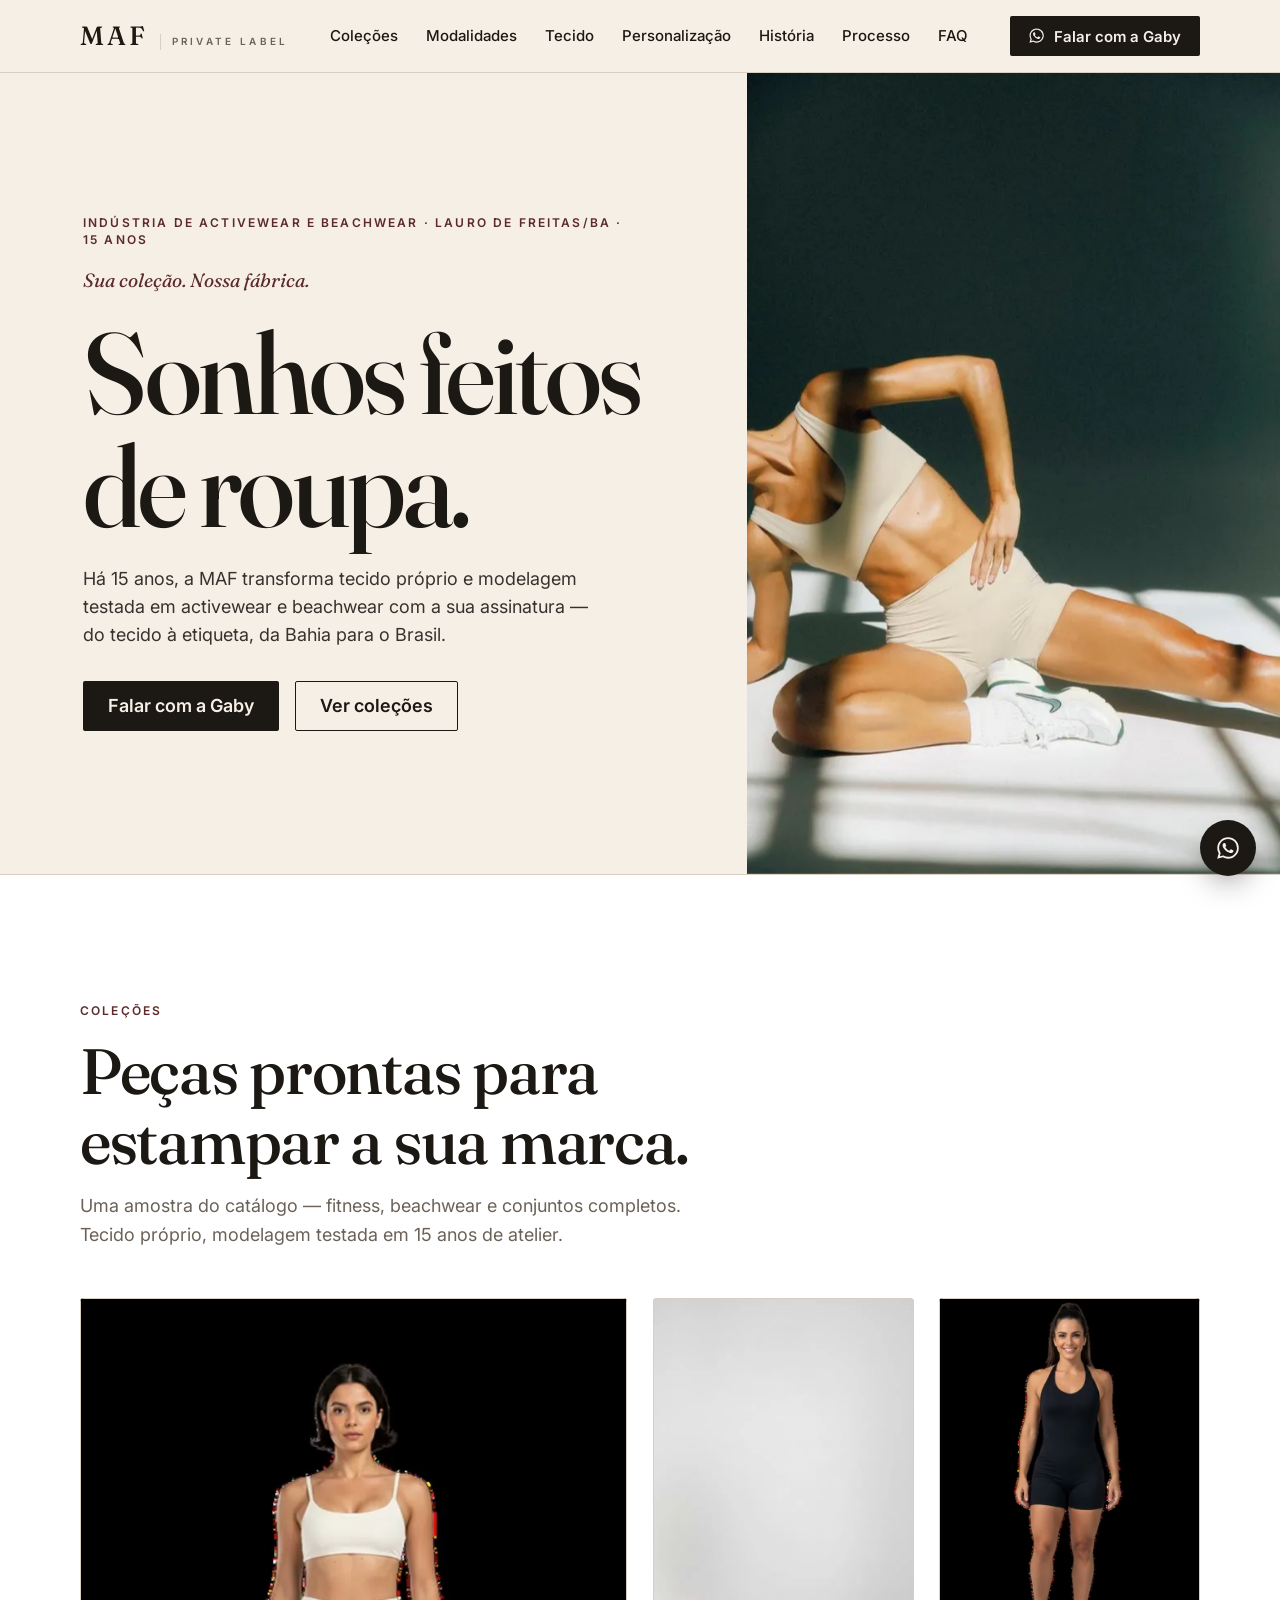
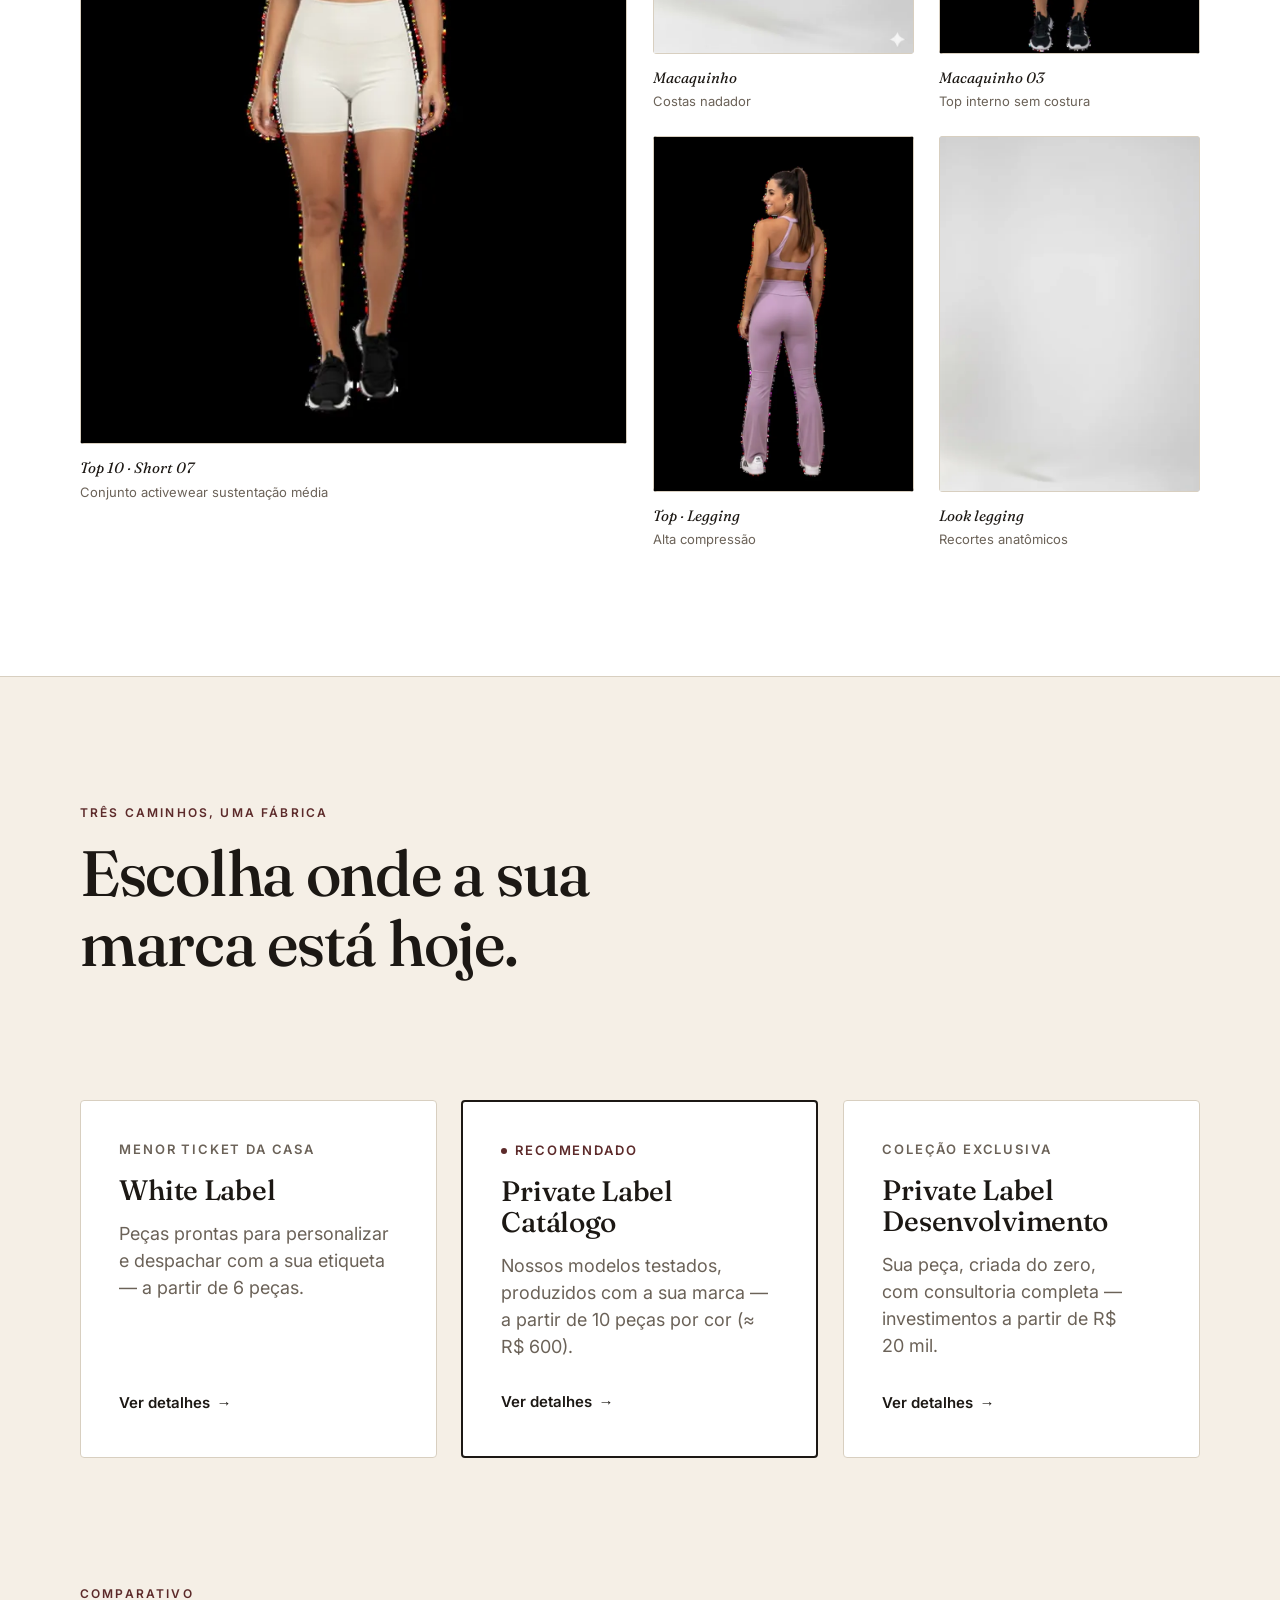
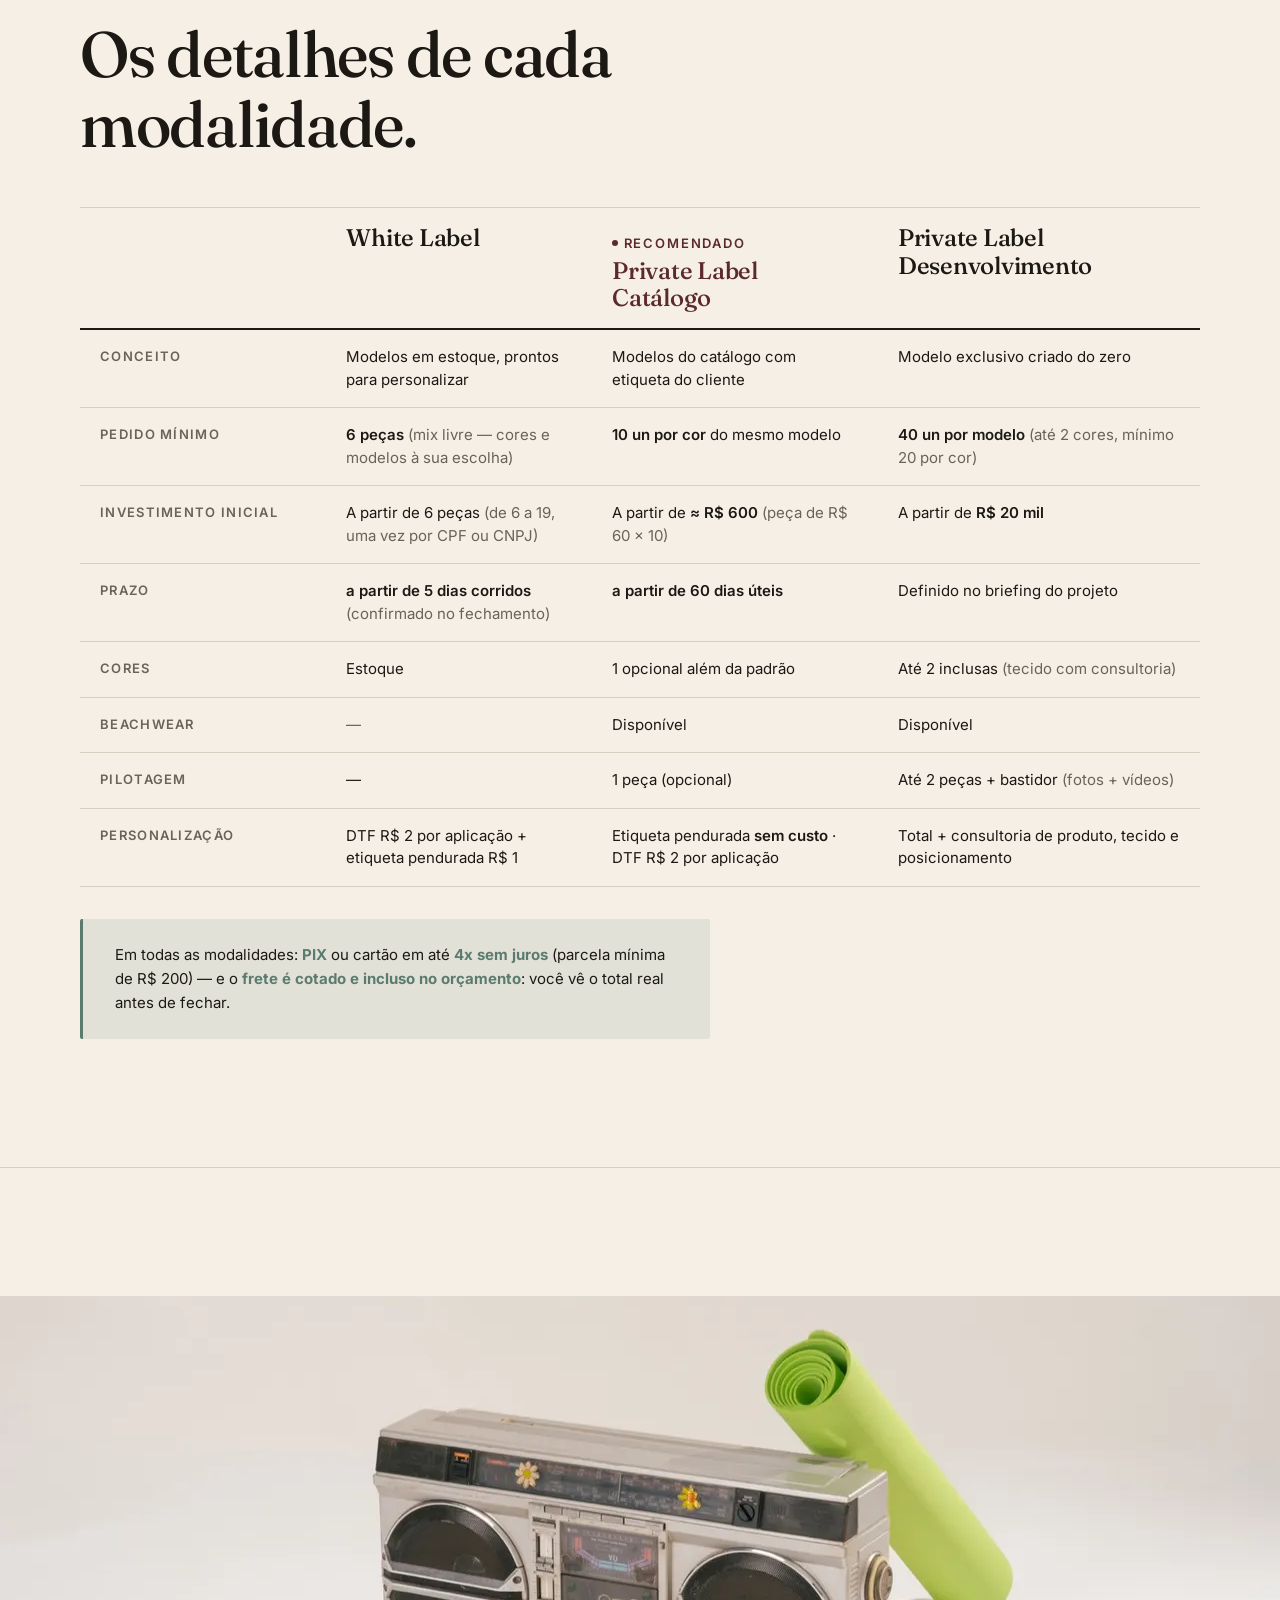
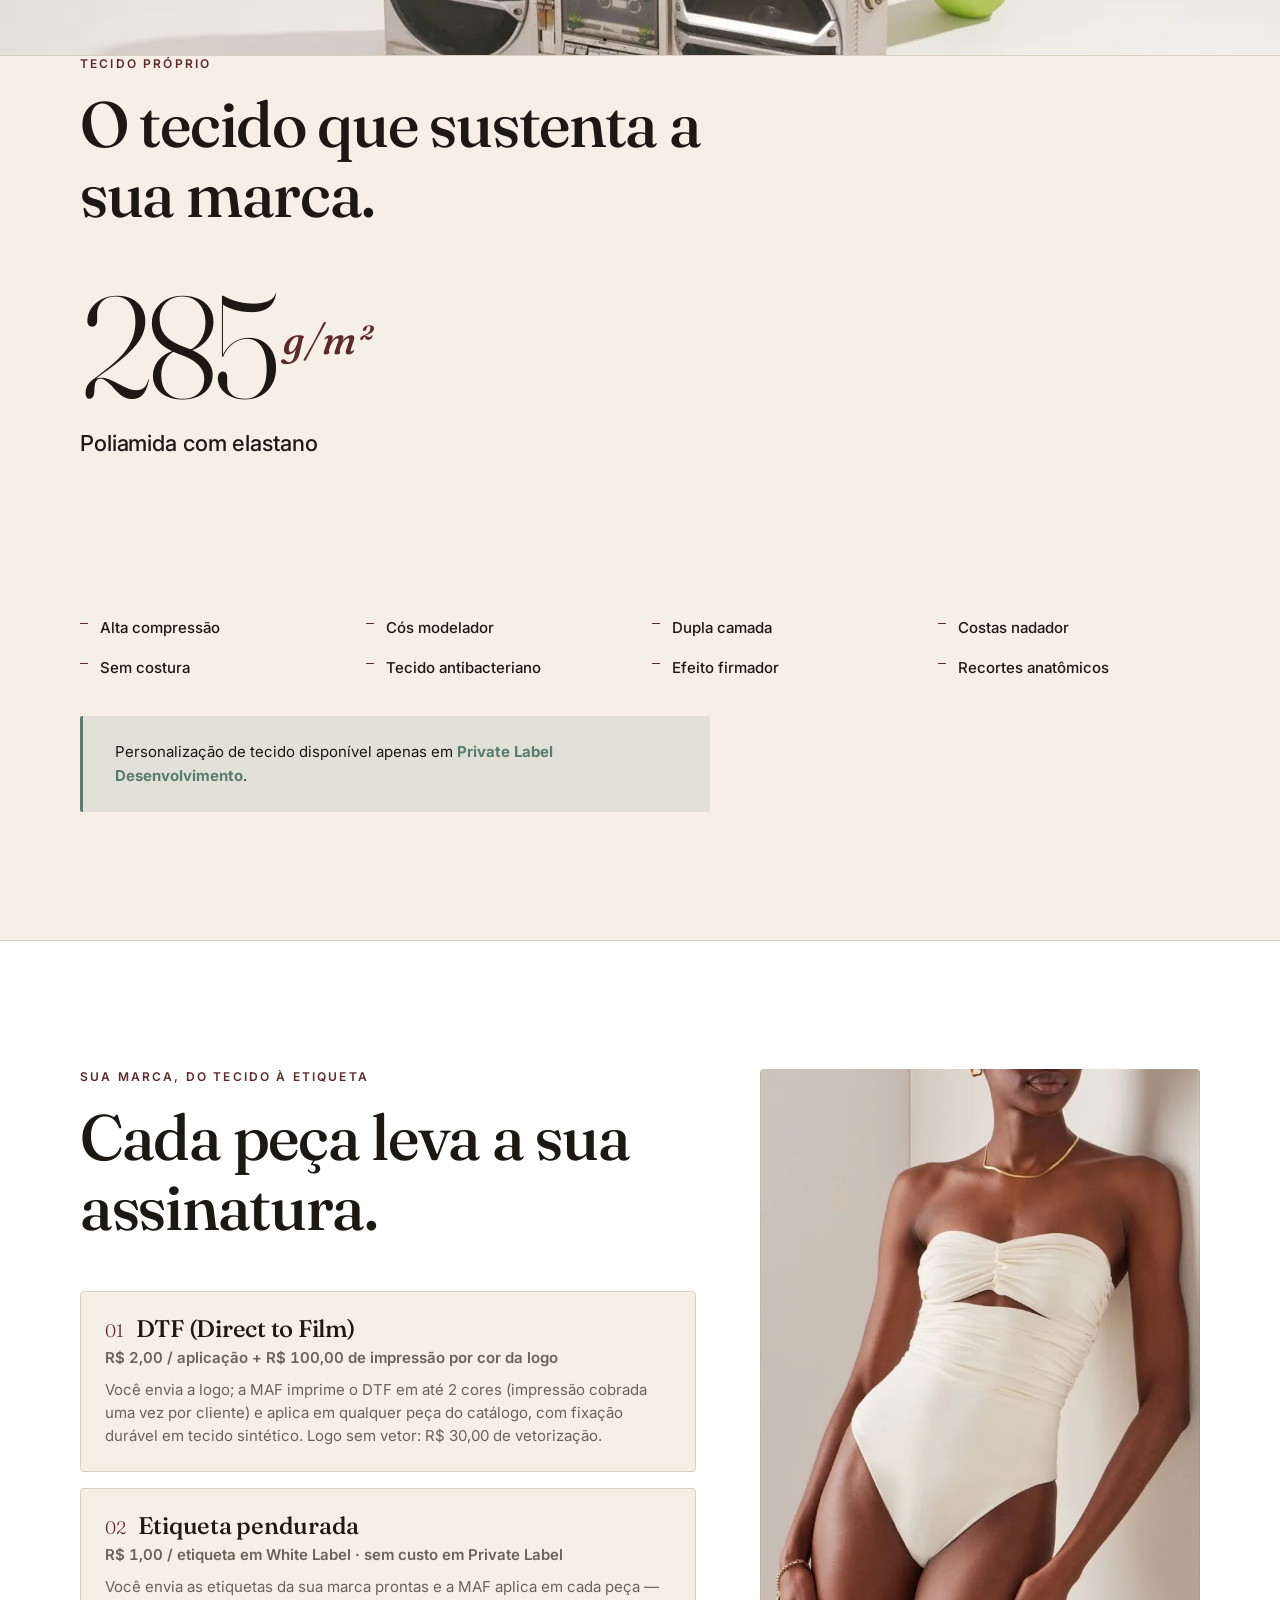
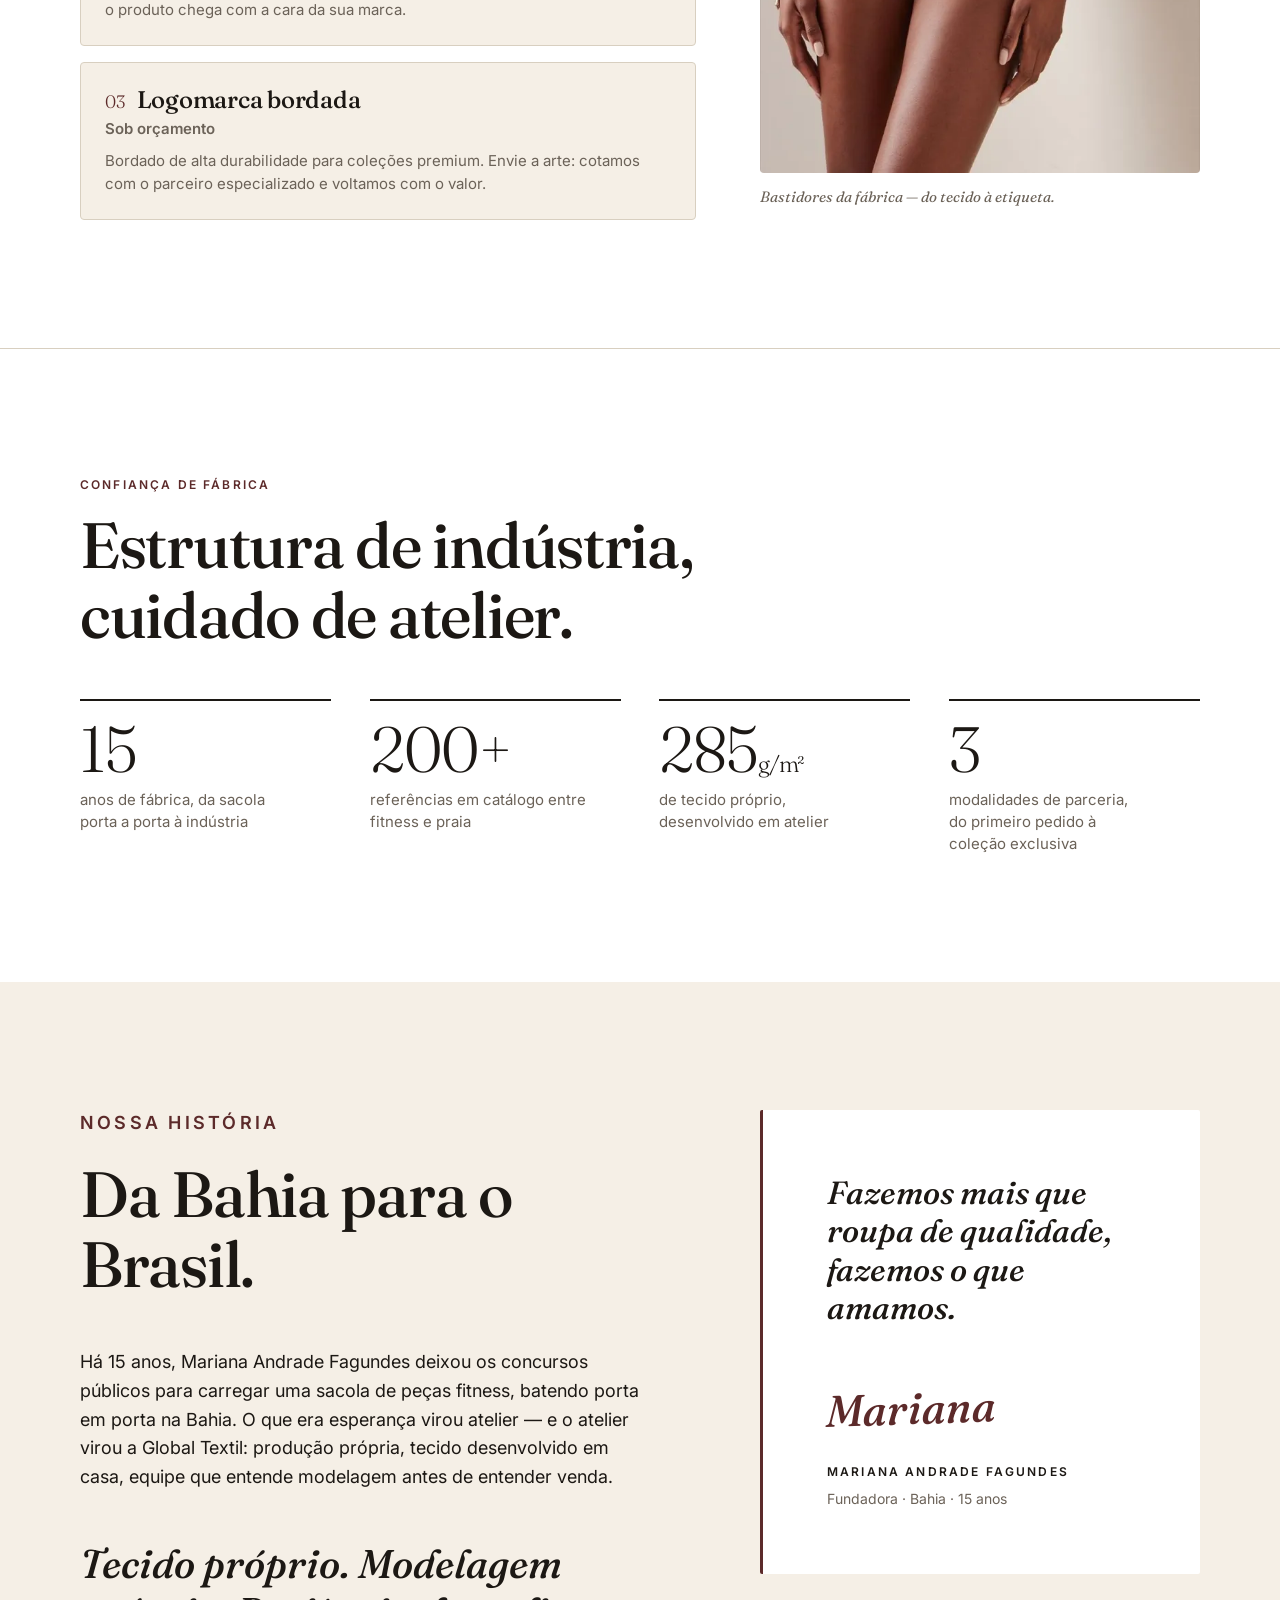
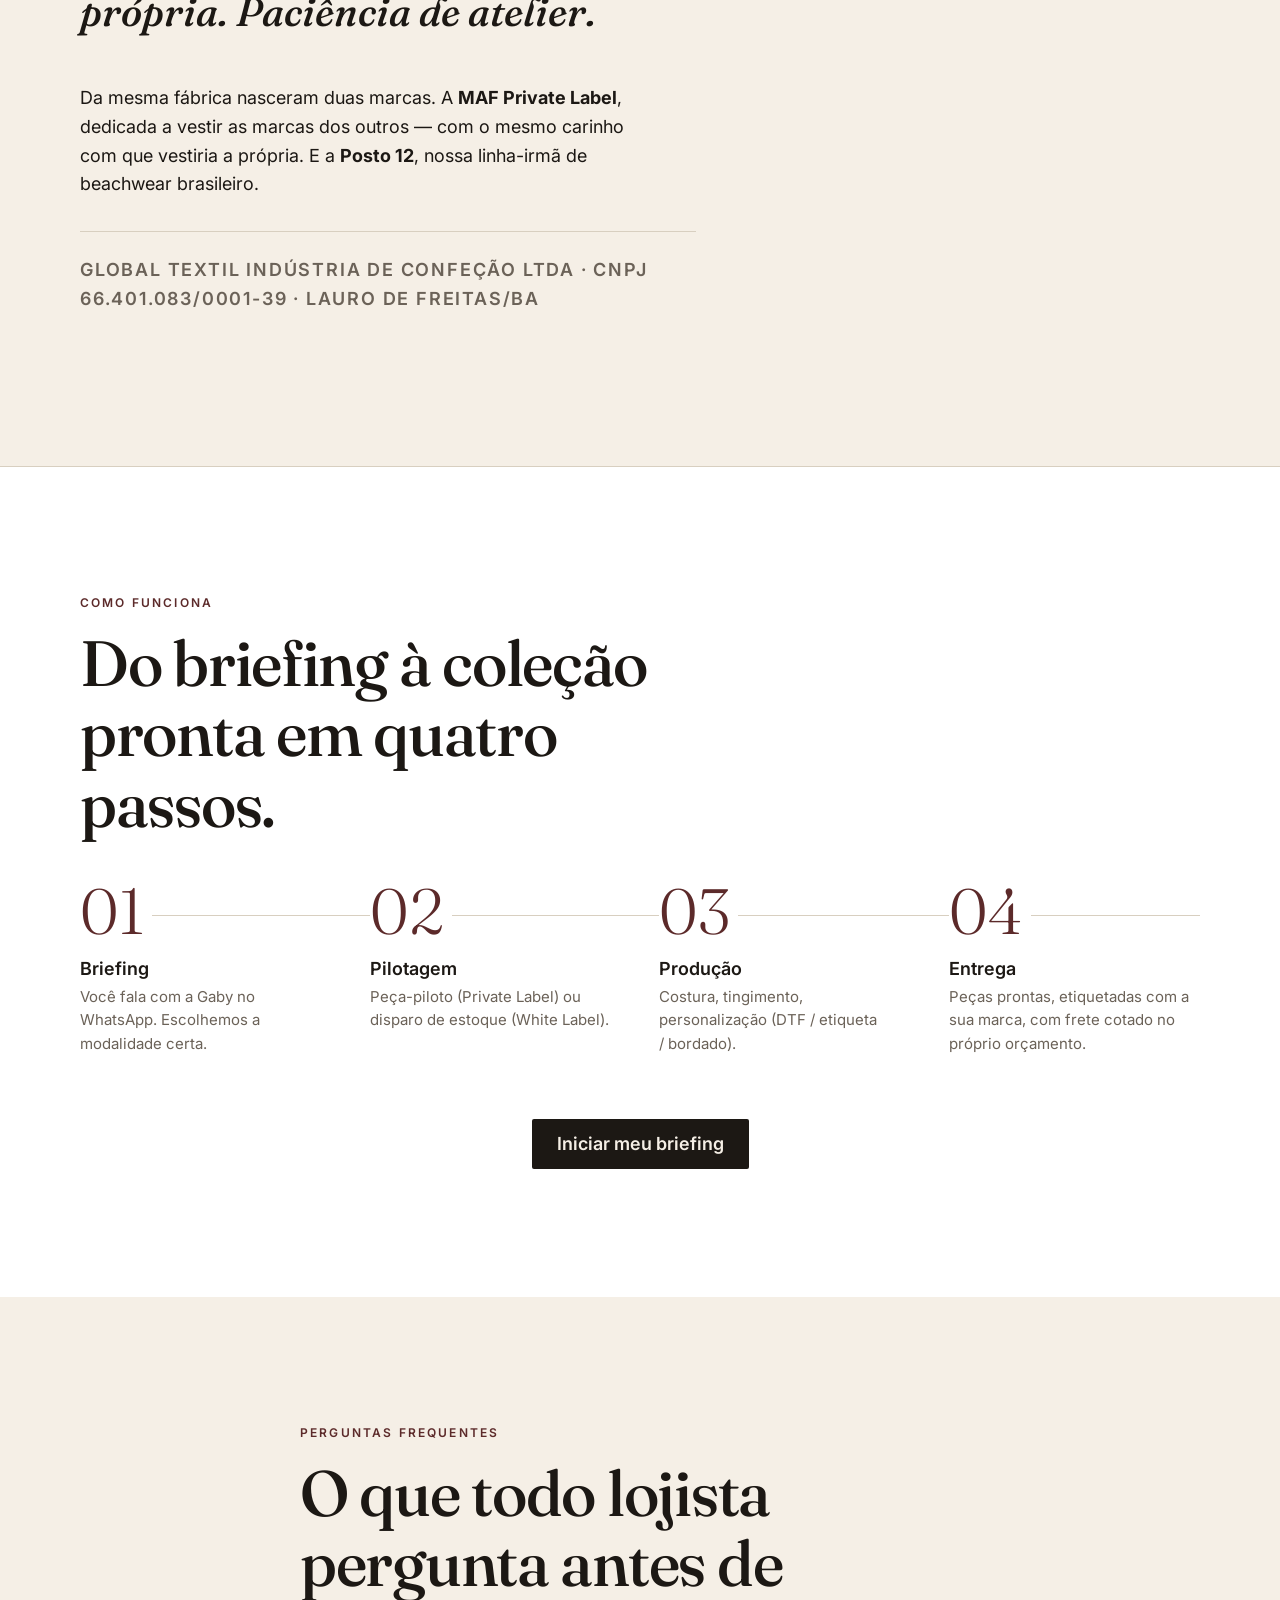
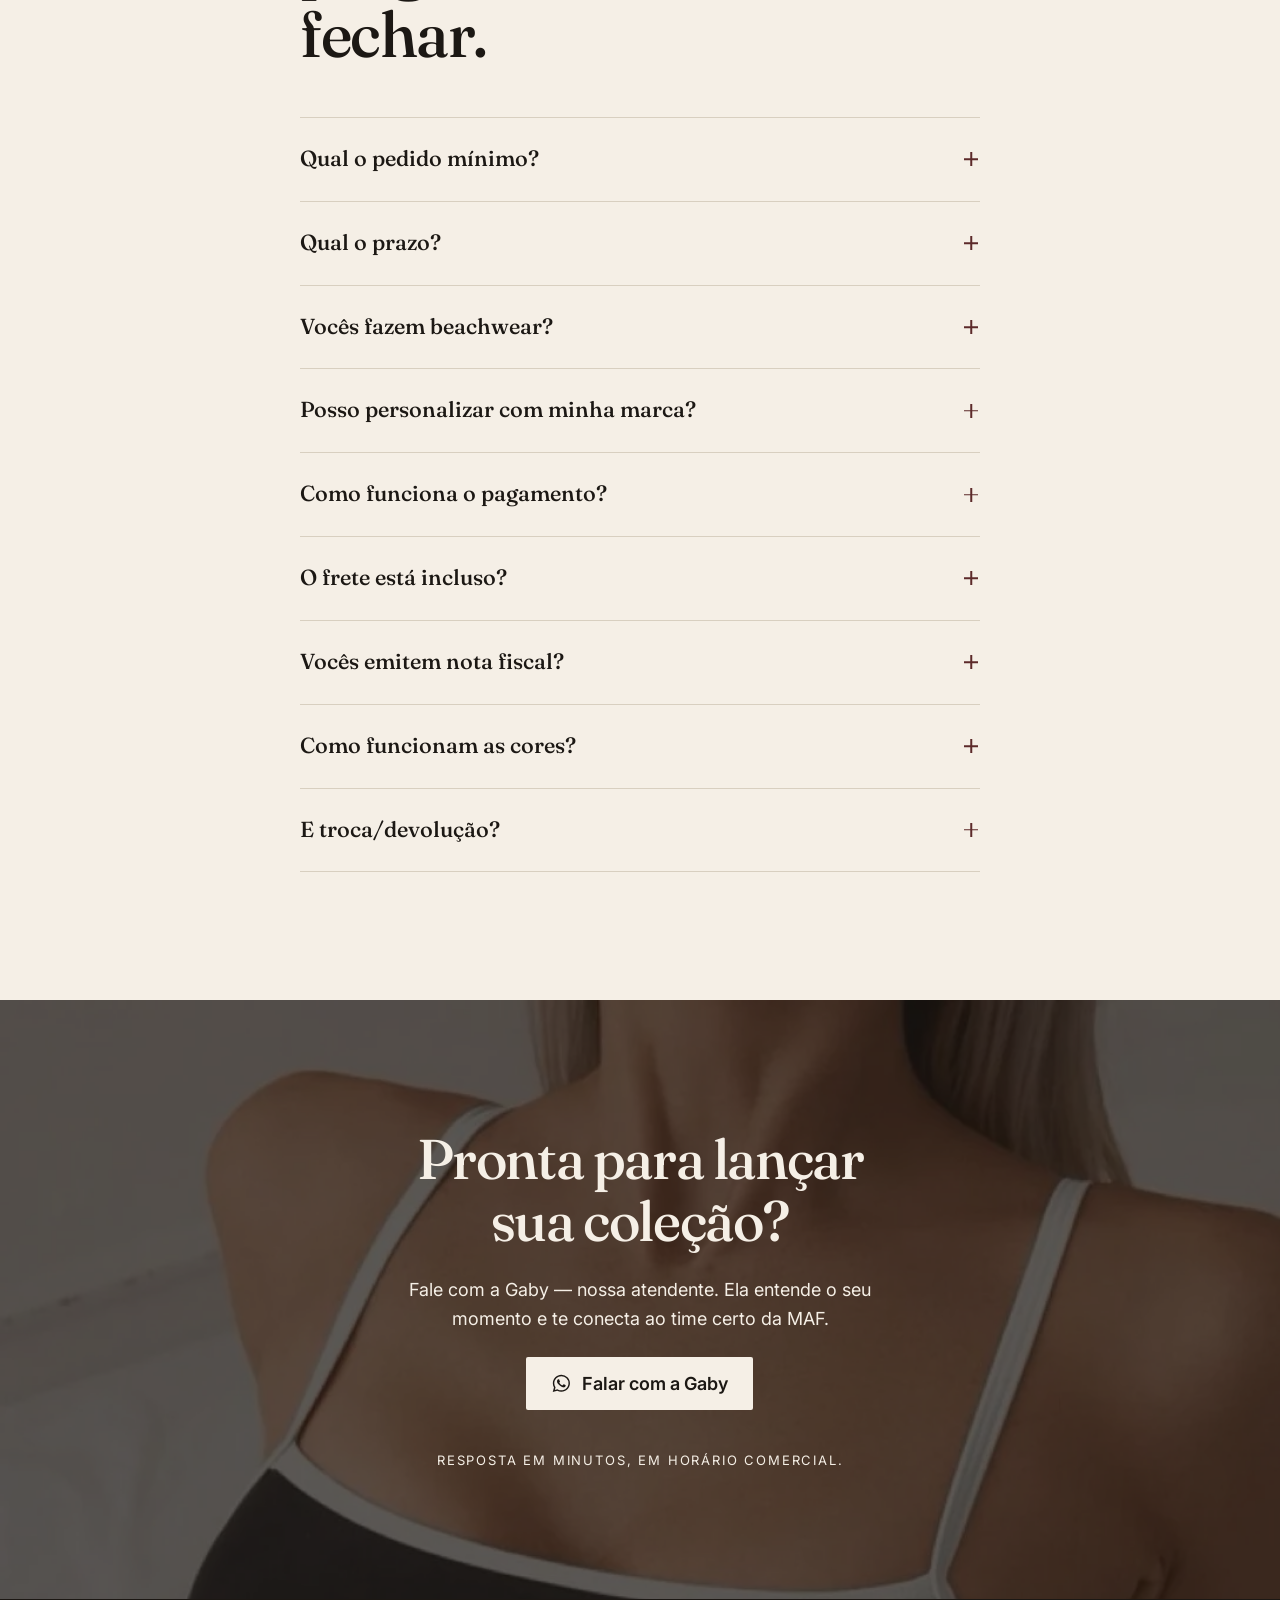
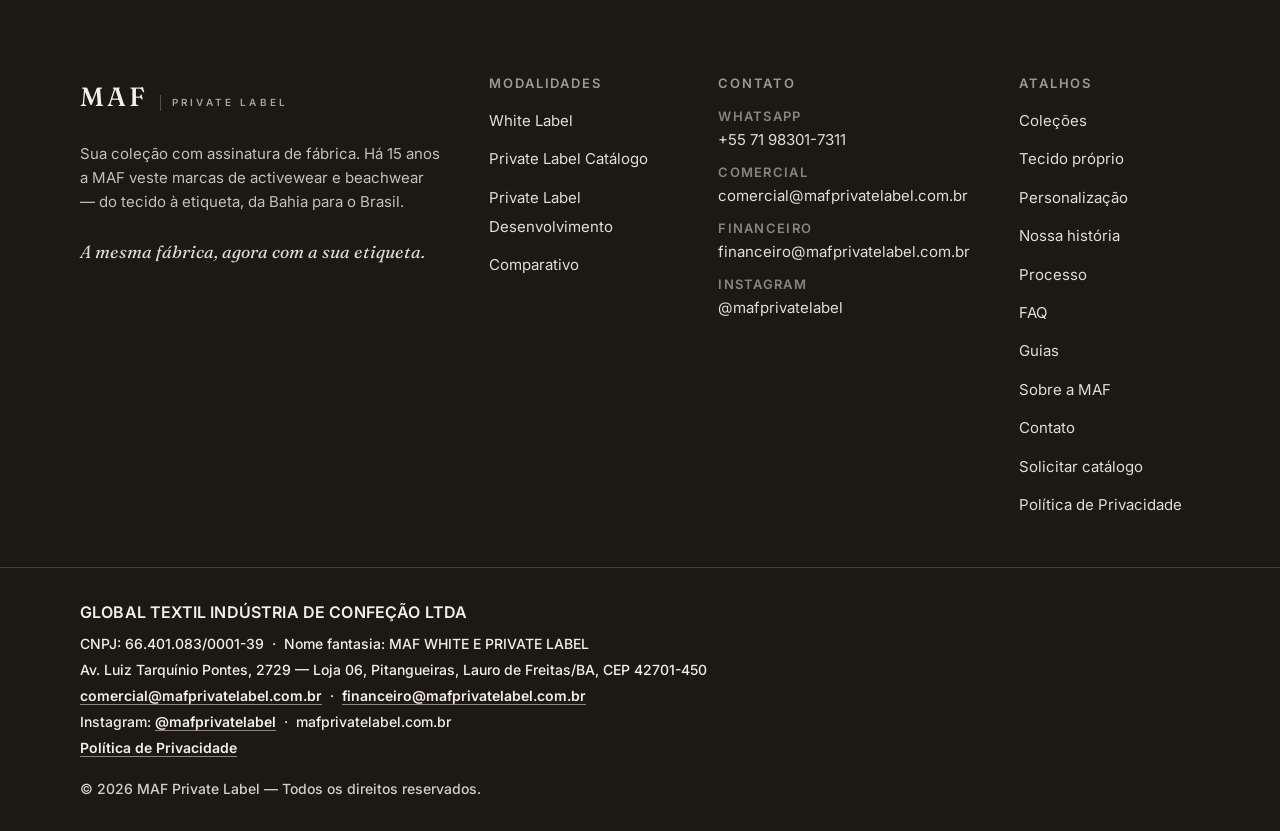
==== index.html @ 05088f7a "feat: páginas de conteúdo, perguntas por modalidade e resumo pra IA O log de acesso de 17/10 a 17/11" ====
<!doctype html>
<html lang="pt-BR">
<head>
  <meta charset="utf-8" />
  <meta name="viewport" content="width=device-width, initial-scale=1, viewport-fit=cover" />
  <meta name="theme-color" content="#1C1814" />
  <meta name="color-scheme" content="light" />

  <title>MAF Private Label — Indústria de Activewear e Beachwear | Lauro de Freitas/BA</title>
  <meta name="description" content="Fábrica de activewear e beachwear na Bahia com tecido próprio de 285g/m². White Label a partir de 6 peças, Private Label Catálogo e Desenvolvimento. Peça o catálogo pelo WhatsApp." />
  <meta name="author" content="GLOBAL TEXTIL INDÚSTRIA DE CONFEÇÃO LTDA" />

  <link rel="canonical" href="https://mafprivatelabel.com.br/" />

  <!-- Open Graph -->
  <meta property="og:type" content="website" />
  <meta property="og:site_name" content="MAF Private Label" />
  <meta property="og:locale" content="pt_BR" />
  <meta property="og:title" content="MAF Private Label — Sonhos feitos de roupa." />
  <meta property="og:description" content="Indústria de activewear e beachwear em Lauro de Freitas/BA. 15 anos vestindo marcas com tecido próprio e modelagem testada." />
  <meta property="og:url" content="https://mafprivatelabel.com.br/" />
  <meta property="og:image" content="https://mafprivatelabel.com.br/assets/og-cover.jpg" />
  <meta property="og:image:width" content="1200" />
  <meta property="og:image:height" content="630" />
  <meta property="og:image:alt" content="Modelos vestem peças de activewear e beachwear MAF sobre fundo areia." />

  <!-- Twitter/X card -->
  <meta name="twitter:card" content="summary_large_image" />
  <meta name="twitter:title" content="MAF Private Label — Sonhos feitos de roupa." />
  <meta name="twitter:description" content="Indústria de activewear e beachwear em Lauro de Freitas/BA. White Label, Private Label Catálogo e Desenvolvimento." />
  <meta name="twitter:image" content="https://mafprivatelabel.com.br/assets/og-cover.jpg" />

  <!-- Icons -->
  <link rel="icon" type="image/png" sizes="32x32" href="assets/favicon-32.png" />
  <link rel="apple-touch-icon" href="assets/apple-touch-icon.png" />

  <!-- Fonts -->
  <link rel="preconnect" href="https://fonts.googleapis.com" />
  <link rel="preconnect" href="https://fonts.gstatic.com" crossorigin />
  <link href="https://fonts.googleapis.com/css2?family=Fraunces:ital,opsz,wght@0,9..144,300;0,9..144,500;1,9..144,500&family=Inter:wght@400;500;600&display=swap" rel="stylesheet" />

  <link rel="stylesheet" href="styles.css" />

  <!-- Schema.org — Organization -->
  <script type="application/ld+json">
  {
    "@context": "https://schema.org",
    "@type": "Organization",
    "name": "MAF Private Label",
    "legalName": "GLOBAL TEXTIL INDÚSTRIA DE CONFEÇÃO LTDA",
    "taxID": "66.401.083/0001-39",
    "alternateName": "MAF WHITE E PRIVATE LABEL",
    "url": "https://mafprivatelabel.com.br/",
    "logo": "https://mafprivatelabel.com.br/assets/apple-touch-icon.png",
    "description": "Indústria de activewear e beachwear. White Label, Private Label Catálogo e Private Label Desenvolvimento.",
    "foundingDate": "2011",
    "address": {
      "@type": "PostalAddress",
      "streetAddress": "Av. Luiz Tarquínio Pontes, 2729 — Loja 06, Pitangueiras",
      "addressLocality": "Lauro de Freitas",
      "addressRegion": "BA",
      "postalCode": "42701-450",
      "addressCountry": "BR"
    },
    "contactPoint": {
      "@type": "ContactPoint",
      "telephone": "+55-71-98301-7311",
      "contactType": "customer service",
      "availableLanguage": ["pt-BR"]
    },
    "sameAs": ["https://instagram.com/mafprivatelabel"]
  }
  </script>

  <!-- Schema.org — FAQ -->
  <script type="application/ld+json">
  {
    "@context": "https://schema.org",
    "@type": "FAQPage",
    "mainEntity": [
      {
        "@type": "Question",
        "name": "Qual o pedido mínimo?",
        "acceptedAnswer": { "@type": "Answer", "text": "White Label: 6 peças com mix livre (de 6 a 19 peças vale uma vez por CPF ou CNPJ; depois, a partir de 20). Private Label Catálogo: 10 unidades por cor do mesmo modelo. Private Label Desenvolvimento: 40 unidades por modelo, até 2 cores." }
      },
      {
        "@type": "Question",
        "name": "Qual o prazo?",
        "acceptedAnswer": { "@type": "Answer", "text": "White Label: a partir de 5 dias corridos, confirmado no fechamento. Private Label Catálogo: a partir de 60 dias úteis. Desenvolvimento: prazo definido no briefing do projeto." }
      },
      {
        "@type": "Question",
        "name": "Vocês fazem beachwear?",
        "acceptedAnswer": { "@type": "Answer", "text": "Sim — activewear e beachwear. A linha praia está disponível em Private Label Catálogo e Desenvolvimento. Temos também a Posto 12, marca-irmã dedicada à linha praia." }
      },
      {
        "@type": "Question",
        "name": "Como funciona o pagamento?",
        "acceptedAnswer": { "@type": "Answer", "text": "PIX ou cartão em até 4x sem juros, com parcela mínima de R$ 200 (a MAF absorve a taxa)." }
      },
      {
        "@type": "Question",
        "name": "O frete está incluso?",
        "acceptedAnswer": { "@type": "Answer", "text": "Sim. O frete é cotado e entra no próprio orçamento — você vê o total real antes de fechar." }
      }
    ]
  }
  </script>

  <!-- Static fallback href; script.js refines with prefilled PT-BR message -->
</head>
<body>
  <a class="skip-link" href="#conteudo">Pular para o conteúdo</a>

  <!-- =========================================================
       STICKY NAV
  ========================================================== -->
  <header class="site-nav" id="topo">
    <div class="container nav-inner">
      <a class="brand" href="#topo" aria-label="MAF Private Label — início">
        <span class="brand-mark">MAF</span>
        <span class="brand-sub">Private Label</span>
      </a>

      <nav class="nav-links" aria-label="Seções do site">
        <a href="#lookbook">Coleções</a>
        <a href="#modalidades">Modalidades</a>
        <a href="#tecido">Tecido</a>
        <a href="#personalizacao">Personalização</a>
        <a href="#historia">História</a>
        <a href="#processo">Processo</a>
        <a href="#faq">FAQ</a>
      </nav>

      <a class="btn btn-primary btn-sm nav-cta"
         href="https://wa.me/5571983017311"
         data-gaby="default"
         target="_blank" rel="noopener">
        <svg class="ic-wpp" viewBox="0 0 24 24" aria-hidden="true" focusable="false"><path d="M19.05 4.91A9.82 9.82 0 0 0 12.04 2C6.58 2 2.13 6.45 2.13 11.91c0 1.75.46 3.45 1.32 4.95L2 22l5.25-1.38a9.9 9.9 0 0 0 4.79 1.22h.01c5.46 0 9.91-4.45 9.91-9.91 0-2.65-1.03-5.14-2.91-7.02ZM12.05 20.15h-.01a8.2 8.2 0 0 1-4.18-1.15l-.3-.18-3.11.82.83-3.04-.2-.31a8.18 8.18 0 0 1-1.26-4.38c0-4.54 3.7-8.23 8.24-8.23 2.2 0 4.27.86 5.82 2.42a8.18 8.18 0 0 1 2.41 5.82c0 4.54-3.7 8.23-8.24 8.23Zm4.52-6.16c-.25-.12-1.47-.72-1.69-.81-.23-.08-.39-.12-.56.13-.16.25-.64.81-.79.97-.14.17-.29.19-.54.06-.25-.12-1.05-.39-1.99-1.23-.74-.66-1.23-1.47-1.38-1.72-.14-.25-.01-.38.11-.51.11-.11.25-.29.37-.43.12-.14.16-.25.25-.41.08-.17.04-.31-.02-.43-.06-.12-.56-1.34-.76-1.84-.2-.48-.41-.42-.56-.42-.14-.01-.31-.01-.48-.01a.92.92 0 0 0-.66.31c-.23.25-.87.85-.87 2.07 0 1.22.89 2.4 1.01 2.56.12.17 1.75 2.67 4.23 3.74.59.26 1.05.41 1.41.52.59.19 1.13.16 1.56.1.48-.07 1.47-.6 1.68-1.18.21-.58.21-1.07.14-1.18-.06-.11-.22-.17-.47-.29Z"/></svg>
        Falar com a Gaby
      </a>
    </div>
  </header>

  <main id="conteudo">

    <!-- =========================================================
         1. HERO — split editorial: copy à esquerda, foto retrato
            à direita na proporção natural (2026-09).
    ========================================================== -->
    <section class="hero" aria-labelledby="hero-title">
      <div class="hero-content container">
        <p class="eyebrow reveal">Indústria de Activewear e Beachwear · Lauro de Freitas/BA · 15 anos</p>
        <p class="hero-eyebrow-secondary reveal" style="--i:1">Sua coleção. Nossa fábrica.</p>
        <h1 class="hero-title reveal" id="hero-title" style="--i:2">
          Sonhos feitos<br />de roupa.
        </h1>
        <p class="hero-sub reveal" style="--i:3">
          Há 15 anos, a MAF transforma tecido próprio e modelagem testada em activewear e beachwear com a sua assinatura — do tecido à etiqueta, da Bahia para o Brasil.
        </p>
        <div class="hero-cta reveal" style="--i:4">
          <a class="btn btn-primary"
             href="https://wa.me/5571983017311"
             data-gaby="default"
             target="_blank" rel="noopener">
            Falar com a Gaby
          </a>
          <a class="btn btn-secondary" href="#lookbook">Ver coleções</a>
        </div>
      </div>

      <div class="hero-media">
        <picture>
          <source type="image/webp"
                  srcset="assets/cover_opcoes_colecao.w640.webp 640w, assets/cover_opcoes_colecao.w960.webp 960w, assets/cover_opcoes_colecao.w1066.webp 1066w"
                  sizes="(min-width: 901px) 42vw, 100vw" />
          <img class="hero-img"
               src="assets/cover_opcoes_colecao.jpg"
               srcset="assets/cover_opcoes_colecao.jpg 1066w"
               sizes="(min-width: 901px) 42vw, 100vw"
               width="1066" height="1600"
               alt="Modelos vestem peças de activewear e beachwear MAF sobre fundo areia, em estúdio da fábrica em Lauro de Freitas."
               loading="eager" fetchpriority="high" decoding="async" />
        </picture>
      </div>

      <!-- Sentinel for sticky CTA / pulse toggle -->
      <div id="hero-sentinel" aria-hidden="true" class="hero-sentinel"></div>
    </section>

    <!-- =========================================================
         2. LOOKBOOK / COLEÇÕES — grid editorial, todas as fotos
            na proporção natural 11:15 (2026-09, sem cortes).
    ========================================================== -->
    <section class="section section-lookbook" id="lookbook" aria-labelledby="lookbook-title">
      <div class="container">
        <header class="section-head">
          <p class="eyebrow reveal">Coleções</p>
          <h2 class="section-title reveal" id="lookbook-title" style="--i:1">
            Peças prontas para estampar a sua marca.
          </h2>
          <p class="section-sub reveal" style="--i:2">
            Uma amostra do catálogo — fitness, beachwear e conjuntos completos. Tecido próprio, modelagem testada em 15 anos de atelier.
          </p>
        </header>

        <div class="lookbook-grid">
          <figure class="look-tile featured reveal">
            <a class="look" href="#modalidades" aria-label="Conjunto Top 10 e Short 07 — ver modalidades">
              <picture>
                <source type="image/webp"
                        srcset="assets/product_top_short_grey.w640.webp 640w, assets/product_top_short_grey.w960.webp 960w, assets/product_top_short_grey.w1020.webp 1020w"
                        sizes="(min-width: 901px) 50vw, (min-width: 561px) 50vw, 100vw" />
                <img src="assets/product_top_short_grey.jpg"
                     srcset="assets/product_top_short_grey.jpg 1020w"
                     sizes="(min-width: 901px) 50vw, (min-width: 561px) 50vw, 100vw"
                     width="1020" height="1400"
                     alt="Modelo veste top cropped off-white e short bordô sobre fundo areia, em estúdio MAF."
                     loading="lazy" decoding="async" />
              </picture>
            </a>
            <figcaption class="look-caption">
              <span class="look-code">Top 10 · Short 07</span>
              <span class="look-feat">Conjunto activewear sustentação média</span>
            </figcaption>
          </figure>

          <figure class="look-tile reveal" style="--i:1">
            <a class="look" href="#modalidades" aria-label="Macaquinho — ver modalidades">
              <picture>
                <source type="image/webp"
                        srcset="assets/product_macaquinho.w640.webp 640w, assets/product_macaquinho.w960.webp 960w, assets/product_macaquinho.w1166.webp 1166w"
                        sizes="(min-width: 901px) 25vw, (min-width: 561px) 50vw, 100vw" />
                <img src="assets/product_macaquinho.jpg"
                     srcset="assets/product_macaquinho.jpg 1166w"
                     sizes="(min-width: 901px) 25vw, (min-width: 561px) 50vw, 100vw"
                     width="1166" height="1600"
                     alt="Macaquinho fitness em tecido próprio MAF, modelagem contornada."
                     loading="lazy" decoding="async" />
              </picture>
            </a>
            <figcaption class="look-caption">
              <span class="look-code">Macaquinho</span>
              <span class="look-feat">Costas nadador</span>
            </figcaption>
          </figure>

          <figure class="look-tile reveal" style="--i:2">
            <a class="look" href="#modalidades" aria-label="Macaquinho 03 — ver modalidades">
              <picture>
                <source type="image/webp"
                        srcset="assets/product_macaquinho_03.w640.webp 640w, assets/product_macaquinho_03.w960.webp 960w, assets/product_macaquinho_03.w1020.webp 1020w"
                        sizes="(min-width: 901px) 25vw, (min-width: 561px) 50vw, 100vw" />
                <img src="assets/product_macaquinho_03.jpg"
                     srcset="assets/product_macaquinho_03.jpg 1020w"
                     sizes="(min-width: 901px) 25vw, (min-width: 561px) 50vw, 100vw"
                     width="1020" height="1400"
                     alt="Macaquinho 03 MAF com top interno sem costura."
                     loading="lazy" decoding="async" />
              </picture>
            </a>
            <figcaption class="look-caption">
              <span class="look-code">Macaquinho 03</span>
              <span class="look-feat">Top interno sem costura</span>
            </figcaption>
          </figure>

          <figure class="look-tile reveal" style="--i:3">
            <a class="look" href="#modalidades" aria-label="Top e legging — ver modalidades">
              <picture>
                <source type="image/webp"
                        srcset="assets/product_top_legging.w640.webp 640w, assets/product_top_legging.w960.webp 960w, assets/product_top_legging.w1020.webp 1020w"
                        sizes="(min-width: 901px) 25vw, (min-width: 561px) 50vw, 100vw" />
                <img src="assets/product_top_legging.jpg"
                     srcset="assets/product_top_legging.jpg 1020w"
                     sizes="(min-width: 901px) 25vw, (min-width: 561px) 50vw, 100vw"
                     width="1020" height="1400"
                     alt="Conjunto top e legging MAF em cor vibrante."
                     loading="lazy" decoding="async" />
              </picture>
            </a>
            <figcaption class="look-caption">
              <span class="look-code">Top · Legging</span>
              <span class="look-feat">Alta compressão</span>
            </figcaption>
          </figure>

          <figure class="look-tile reveal" style="--i:4">
            <a class="look" href="#modalidades" aria-label="Look legging pose dinâmica — ver modalidades">
              <picture>
                <source type="image/webp"
                        srcset="assets/product_legging_look.w640.webp 640w, assets/product_legging_look.w960.webp 960w, assets/product_legging_look.w1166.webp 1166w"
                        sizes="(min-width: 901px) 25vw, (min-width: 561px) 50vw, 100vw" />
                <img src="assets/product_legging_look.jpg"
                     srcset="assets/product_legging_look.jpg 1166w"
                     sizes="(min-width: 901px) 25vw, (min-width: 561px) 50vw, 100vw"
                     width="1166" height="1600"
                     alt="Look legging MAF em pose dinâmica, recortes anatômicos."
                     loading="lazy" decoding="async" />
              </picture>
            </a>
            <figcaption class="look-caption">
              <span class="look-code">Look legging</span>
              <span class="look-feat">Recortes anatômicos</span>
            </figcaption>
          </figure>
        </div>
      </div>
    </section>

    <!-- =========================================================
         3. MODALIDADES — cards com o ticket de entrada de cada via
            (SPEC §19: os mínimos educam antes de gastar atendimento).
    ========================================================== -->
    <section class="section section-modalidades" id="modalidades" aria-labelledby="modalidades-title">
      <div class="container">
        <header class="section-head">
          <p class="eyebrow reveal">Três caminhos, uma fábrica</p>
          <h2 class="section-title reveal" id="modalidades-title" style="--i:1">
            Escolha onde a sua marca está hoje.
          </h2>
          <p class="section-sub reveal" style="--i:2">
            Não há melhor ou pior — há o que faz sentido para onde a sua marca está agora.
          </p>
        </header>

        <div class="modalidades-grid">
          <article class="mod-card reveal" style="--i:1">
            <p class="card-eyebrow">Menor ticket da casa</p>
            <h3 class="card-title">White Label</h3>
            <p class="card-tagline">Peças prontas para personalizar e despachar com a sua etiqueta — a partir de 6 peças.</p>
            <a class="card-link" href="/white-label">Ver detalhes <span class="card-arrow" aria-hidden="true">→</span></a>
          </article>

          <article class="mod-card mod-card-rec reveal" style="--i:2">
            <p class="card-eyebrow card-eyebrow-rec">
              <span class="dot" aria-hidden="true"></span> Recomendado
            </p>
            <h3 class="card-title">Private Label Catálogo</h3>
            <p class="card-tagline">Nossos modelos testados, produzidos com a sua marca — a partir de 10 peças por cor (≈ R$ 600).</p>
            <a class="card-link" href="/private-label">Ver detalhes <span class="card-arrow" aria-hidden="true">→</span></a>
          </article>

          <article class="mod-card reveal" style="--i:3">
            <p class="card-eyebrow">Coleção exclusiva</p>
            <h3 class="card-title">Private Label Desenvolvimento</h3>
            <p class="card-tagline">Sua peça, criada do zero, com consultoria completa — investimentos a partir de R$ 20 mil.</p>
            <a class="card-link" href="/desenvolvimento">Ver detalhes <span class="card-arrow" aria-hidden="true">→</span></a>
          </article>
        </div>
      </div>
    </section>

    <!-- =========================================================
         4. COMPARATIVO — números canônicos SPEC §16-§19
            (prazo WL 5 dias corridos; Desenvolvimento sem prazo
            destacado, por decisão da Ata 01 §17.1).
    ========================================================== -->
    <section class="section section-comparativo" id="comparativo" aria-labelledby="comparativo-title">
      <div class="container">
        <header class="section-head">
          <p class="eyebrow reveal">Comparativo</p>
          <h2 class="section-title reveal" id="comparativo-title" style="--i:1">
            Os detalhes de cada modalidade.
          </h2>
        </header>

        <div class="comp-table-wrap reveal" style="--i:2">
          <table class="comp-table">
            <thead>
              <tr>
                <th class="comp-row-label" scope="col"></th>
                <th scope="col">White Label</th>
                <th scope="col" class="col-rec">
                  <span class="col-rec-flag"><span class="dot" aria-hidden="true"></span>Recomendado</span>
                  <span class="col-rec-name">Private Label Catálogo</span>
                </th>
                <th scope="col">Private Label Desenvolvimento</th>
              </tr>
            </thead>
            <tbody>
              <tr>
                <th class="comp-row-label" scope="row">Conceito</th>
                <td>Modelos em estoque, prontos para personalizar</td>
                <td>Modelos do catálogo com etiqueta do cliente</td>
                <td>Modelo exclusivo criado do zero</td>
              </tr>
              <tr>
                <th class="comp-row-label" scope="row">Pedido mínimo</th>
                <td><strong>6 peças</strong> <span class="muted">(mix livre — cores e modelos à sua escolha)</span></td>
                <td><strong>10 un por cor</strong> do mesmo modelo</td>
                <td><strong>40 un por modelo</strong> <span class="muted">(até 2 cores, mínimo 20 por cor)</span></td>
              </tr>
              <tr>
                <th class="comp-row-label" scope="row">Investimento inicial</th>
                <td>A partir de 6 peças <span class="muted">(de 6 a 19, uma vez por CPF ou CNPJ)</span></td>
                <td>A partir de <strong>≈ R$ 600</strong> <span class="muted">(peça de R$ 60 × 10)</span></td>
                <td>A partir de <strong>R$ 20 mil</strong></td>
              </tr>
              <tr>
                <th class="comp-row-label" scope="row">Prazo</th>
                <td><strong>a partir de 5 dias corridos</strong> <span class="muted">(confirmado no fechamento)</span></td>
                <td><strong>a partir de 60 dias úteis</strong></td>
                <td>Definido no briefing do projeto</td>
              </tr>
              <tr>
                <th class="comp-row-label" scope="row">Cores</th>
                <td>Estoque</td>
                <td>1 opcional além da padrão</td>
                <td>Até 2 inclusas <span class="muted">(tecido com consultoria)</span></td>
              </tr>
              <tr>
                <th class="comp-row-label" scope="row">Beachwear</th>
                <td><span class="muted">—</span></td>
                <td>Disponível</td>
                <td>Disponível</td>
              </tr>
              <tr>
                <th class="comp-row-label" scope="row">Pilotagem</th>
                <td>—</td>
                <td>1 peça (opcional)</td>
                <td>Até 2 peças + bastidor <span class="muted">(fotos + vídeos)</span></td>
              </tr>
              <tr>
                <th class="comp-row-label" scope="row">Personalização</th>
                <td>DTF R$ 2 por aplicação + etiqueta pendurada R$ 1</td>
                <td>Etiqueta pendurada <strong>sem custo</strong> · DTF R$ 2 por aplicação</td>
                <td>Total + consultoria de produto, tecido e posicionamento</td>
              </tr>
            </tbody>
          </table>
        </div>
        <p class="comp-hint" aria-hidden="true">Arraste a tabela <span class="card-arrow">→</span></p>

        <aside class="callout callout-sage reveal" style="--i:3; margin-top: var(--s-4);">
          Em todas as modalidades: <strong>PIX</strong> ou cartão em até <strong>4x sem juros</strong> (parcela mínima de R$ 200) — e o <strong>frete é cotado e incluso no orçamento</strong>: você vê o total real antes de fechar.
        </aside>
      </div>
    </section>

    <!-- =========================================================
         5. TECIDO & CAPACIDADE
    ========================================================== -->
    <section class="section section-tecido" id="tecido" aria-labelledby="tecido-title">
      <div class="tecido-header" aria-hidden="true">
        <picture>
          <source type="image/webp"
                  srcset="assets/hero_lifestyle_01.w640.webp 640w, assets/hero_lifestyle_01.w960.webp 960w, assets/hero_lifestyle_01.w1280.webp 1280w, assets/hero_lifestyle_01.w1600.webp 1600w"
                  sizes="100vw" />
          <img src="assets/hero_lifestyle_01.jpg"
               srcset="assets/hero_lifestyle_01.jpg 1600w"
               sizes="100vw"
               width="1600" height="1066"
               alt=""
               loading="lazy" decoding="async" />
        </picture>
      </div>

      <div class="container">
        <header class="section-head">
          <p class="eyebrow reveal">Tecido próprio</p>
          <h2 class="section-title reveal" id="tecido-title" style="--i:1">
            O tecido que sustenta a sua marca.
          </h2>
        </header>

        <div class="tecido-hero">
          <p class="tecido-big reveal" style="--i:2">285<span class="tecido-big-unit">g/m²</span></p>
          <p class="tecido-hero-line reveal" style="--i:3">Poliamida com elastano</p>
          <p class="tecido-hero-detail reveal" style="--i:4">
            Composição desenvolvida em atelier — alta sustentação, zero transparência, gramatura que sustenta sem marcar. Mesmo tecido em todas as modalidades e modelos.
          </p>
        </div>

        <ul class="features-list reveal" style="--i:5">
          <li>Alta compressão</li>
          <li>Cós modelador</li>
          <li>Dupla camada</li>
          <li>Costas nadador</li>
          <li>Sem costura</li>
          <li>Tecido antibacteriano</li>
          <li>Efeito firmador</li>
          <li>Recortes anatômicos</li>
        </ul>

        <aside class="callout callout-sage reveal" style="--i:6">
          Personalização de tecido disponível apenas em <strong>Private Label Desenvolvimento</strong>.
        </aside>
      </div>
    </section>

    <!-- =========================================================
         6. PERSONALIZAÇÃO — valores SPEC §16 (mão de obra de
            aplicação; a arte/etiqueta são fornecidas pelo cliente).
    ========================================================== -->
    <section class="section section-personalizacao" id="personalizacao" aria-labelledby="pers-title">
      <div class="container pers-layout">
        <div class="pers-copy">
          <header class="section-head section-head-left">
            <p class="eyebrow reveal">Sua marca, do tecido à etiqueta</p>
            <h2 class="section-title reveal" id="pers-title" style="--i:1">
              Cada peça leva a sua assinatura.
            </h2>
          </header>

          <div class="pers-cards">
            <article class="pers-card reveal" style="--i:2">
              <h3 class="pers-card-title"><span class="pers-num">01</span> DTF (Direct to Film)</h3>
              <p class="pers-price">R$ 2,00 / aplicação <span class="muted">+ R$ 100,00 de impressão por cor da logo</span></p>
              <p>Você envia a logo; a MAF imprime o DTF em até 2 cores (impressão cobrada uma vez por cliente) e aplica em qualquer peça do catálogo, com fixação durável em tecido sintético. Logo sem vetor: R$ 30,00 de vetorização.</p>
            </article>
            <article class="pers-card reveal" style="--i:3">
              <h3 class="pers-card-title"><span class="pers-num">02</span> Etiqueta pendurada</h3>
              <p class="pers-price">R$ 1,00 / etiqueta em White Label · <span class="muted">sem custo em Private Label</span></p>
              <p>Você envia as etiquetas da sua marca prontas e a MAF aplica em cada peça — o produto chega com a cara da sua marca.</p>
            </article>
            <article class="pers-card reveal" style="--i:4">
              <h3 class="pers-card-title"><span class="pers-num">03</span> Logomarca bordada</h3>
              <p class="pers-price">Sob orçamento</p>
              <p>Bordado de alta durabilidade para coleções premium. Envie a arte: cotamos com o parceiro especializado e voltamos com o valor.</p>
            </article>
          </div>
        </div>

        <aside class="pers-aside reveal" style="--i:2">
          <picture>
            <source type="image/webp"
                    srcset="assets/mood_private_label_dev.w640.webp 640w, assets/mood_private_label_dev.w960.webp 960w, assets/mood_private_label_dev.w999.webp 999w"
                    sizes="(min-width: 901px) 40vw, 100vw" />
            <img src="assets/mood_private_label_dev.jpg"
                 srcset="assets/mood_private_label_dev.jpg 999w"
                 sizes="(min-width: 901px) 40vw, 100vw"
                 width="999" height="1600"
                 alt="Bastidores de peças em produção na fábrica MAF, com tecidos prontos para personalização."
                 loading="lazy" decoding="async" />
          </picture>
          <p class="pers-aside-caption">Bastidores da fábrica — do tecido à etiqueta.</p>
        </aside>
      </div>
    </section>

    <!-- =========================================================
         6.5 PROVA SOCIAL — números institucionais verificáveis.
             Slots de depoimento aguardam insumo da MAF (ver
             PEDIDOS-MAF.md — não inventar conteúdo).
    ========================================================== -->
    <section class="section section-prova" id="prova" aria-labelledby="prova-title">
      <div class="container">
        <header class="section-head">
          <p class="eyebrow reveal">Confiança de fábrica</p>
          <h2 class="section-title reveal" id="prova-title" style="--i:1">
            Estrutura de indústria, cuidado de atelier.
          </h2>
        </header>

        <div class="prova-grid">
          <div class="prova-stat reveal" style="--i:1">
            <p class="prova-num">15</p>
            <p class="prova-label">anos de fábrica, da sacola porta a porta à indústria</p>
          </div>
          <div class="prova-stat reveal" style="--i:2">
            <p class="prova-num">200+</p>
            <p class="prova-label">referências em catálogo entre fitness e praia</p>
          </div>
          <div class="prova-stat reveal" style="--i:3">
            <p class="prova-num">285<span style="font-size:0.35em">g/m²</span></p>
            <p class="prova-label">de tecido próprio, desenvolvido em atelier</p>
          </div>
          <div class="prova-stat reveal" style="--i:4">
            <p class="prova-num">3</p>
            <p class="prova-label">modalidades de parceria, do primeiro pedido à coleção exclusiva</p>
          </div>
        </div>

        <!-- SLOT DEPOIMENTO: inserir aqui <blockquote class="prova-quote"> com
             depoimento REAL de cliente (nome + marca + autorização por escrito).
             Pendência com a MAF — ver PEDIDOS-MAF.md. -->
      </div>
    </section>

    <!-- =========================================================
         7. HISTÓRIA / FOUNDER
    ========================================================== -->
    <section class="section section-historia" id="historia" aria-labelledby="historia-title">
      <div class="container historia-layout">
        <div class="historia-copy">
          <header class="section-head section-head-left">
            <p class="eyebrow reveal">Nossa história</p>
            <h2 class="section-title reveal" id="historia-title" style="--i:1">
              Da Bahia para o Brasil.
            </h2>
          </header>

          <p class="reveal" style="--i:2">
            Há 15 anos, Mariana Andrade Fagundes deixou os concursos públicos para carregar uma sacola de peças fitness, batendo porta em porta na Bahia. O que era esperança virou atelier — e o atelier virou a Global Textil: produção própria, tecido desenvolvido em casa, equipe que entende modelagem antes de entender venda.
          </p>

          <blockquote class="pullquote reveal" style="--i:3">
            Tecido próprio. Modelagem própria. Paciência de atelier.
          </blockquote>

          <p class="reveal" style="--i:4">
            Da mesma fábrica nasceram duas marcas. A <strong>MAF Private Label</strong>, dedicada a vestir as marcas dos outros — com o mesmo carinho com que vestiria a própria. E a <strong>Posto 12</strong>, nossa linha-irmã de beachwear brasileiro.
          </p>

          <p class="mini-trust reveal" style="--i:5">
            GLOBAL TEXTIL INDÚSTRIA DE CONFEÇÃO LTDA · CNPJ 66.401.083/0001-39 · Lauro de Freitas/BA
          </p>
        </div>

        <aside class="founder reveal" style="--i:3" aria-label="Fundadora Mariana Andrade Fagundes">
          <!-- SLOT FOTO: substituir composição por <img> portrait da Mariana
               quando a MAF fornecer (não usar stock) — ver PEDIDOS-MAF.md. -->
          <p class="founder-quote">Fazemos mais que roupa de qualidade, fazemos o que amamos.</p>
          <p class="founder-sig" aria-hidden="true">Mariana</p>
          <p class="founder-name">Mariana Andrade Fagundes</p>
          <p class="founder-role">Fundadora · Bahia · 15 anos</p>
        </aside>
      </div>
    </section>

    <!-- =========================================================
         8. PROCESSO
    ========================================================== -->
    <section class="section section-processo" id="processo" aria-labelledby="processo-title">
      <div class="container">
        <header class="section-head">
          <p class="eyebrow reveal">Como funciona</p>
          <h2 class="section-title reveal" id="processo-title" style="--i:1">
            Do briefing à coleção pronta em quatro passos.
          </h2>
        </header>

        <ol class="timeline">
          <li class="step reveal" style="--i:1">
            <span class="step-num">01</span>
            <h3 class="step-title">Briefing</h3>
            <p class="step-body">Você fala com a Gaby no WhatsApp. Escolhemos a modalidade certa.</p>
          </li>
          <li class="step reveal" style="--i:2">
            <span class="step-num">02</span>
            <h3 class="step-title">Pilotagem</h3>
            <p class="step-body">Peça-piloto (Private Label) ou disparo de estoque (White Label).</p>
          </li>
          <li class="step reveal" style="--i:3">
            <span class="step-num">03</span>
            <h3 class="step-title">Produção</h3>
            <p class="step-body">Costura, tingimento, personalização (DTF / etiqueta / bordado).</p>
          </li>
          <li class="step reveal" style="--i:4">
            <span class="step-num">04</span>
            <h3 class="step-title">Entrega</h3>
            <p class="step-body">Peças prontas, etiquetadas com a sua marca, com frete cotado no próprio orçamento.</p>
          </li>
        </ol>

        <div class="processo-cta reveal" style="--i:5">
          <a class="btn btn-primary"
             href="https://wa.me/5571983017311"
             data-gaby="briefing"
             target="_blank" rel="noopener">Iniciar meu briefing</a>
        </div>
      </div>
    </section>

    <!-- =========================================================
         9. FAQ — respostas canônicas SPEC §16-§19
    ========================================================== -->
    <section class="section section-faq" id="faq" aria-labelledby="faq-title">
      <div class="container container-narrow">
        <header class="section-head">
          <p class="eyebrow reveal">Perguntas frequentes</p>
          <h2 class="section-title reveal" id="faq-title" style="--i:1">
            O que todo lojista pergunta antes de fechar.
          </h2>
        </header>

        <div class="accordion reveal" style="--i:2">
          <details class="acc-item">
            <summary class="acc-summary">
              <span>Qual o pedido mínimo?</span>
              <span class="acc-chevron" aria-hidden="true"></span>
            </summary>
            <div class="acc-panel">
              <div class="acc-panel-inner">
                <p>White Label: 6 peças com mix livre (de 6 a 19 peças vale uma vez por CPF ou CNPJ; depois, a partir de 20). Private Label Catálogo: 10 unidades por cor do mesmo modelo. Private Label Desenvolvimento: 40 unidades por modelo, até 2 cores.</p>
              </div>
            </div>
          </details>

          <details class="acc-item">
            <summary class="acc-summary">
              <span>Qual o prazo?</span>
              <span class="acc-chevron" aria-hidden="true"></span>
            </summary>
            <div class="acc-panel">
              <div class="acc-panel-inner">
                <p>White Label: a partir de 5 dias corridos, confirmado no fechamento. Private Label Catálogo: a partir de 60 dias úteis. Desenvolvimento: prazo definido no briefing do projeto.</p>
              </div>
            </div>
          </details>

          <details class="acc-item">
            <summary class="acc-summary">
              <span>Vocês fazem beachwear?</span>
              <span class="acc-chevron" aria-hidden="true"></span>
            </summary>
            <div class="acc-panel">
              <div class="acc-panel-inner">
                <p>Sim — activewear e beachwear. A linha praia está disponível em Private Label Catálogo e Desenvolvimento. Temos também a <strong>Posto 12</strong>, marca-irmã dedicada à linha praia.</p>
              </div>
            </div>
          </details>

          <details class="acc-item">
            <summary class="acc-summary">
              <span>Posso personalizar com minha marca?</span>
              <span class="acc-chevron" aria-hidden="true"></span>
            </summary>
            <div class="acc-panel">
              <div class="acc-panel-inner">
                <p>Em todas as modalidades. DTF a R$ 2,00 por aplicação, mais R$ 100,00 de impressão por cor da logo (uma vez por cliente); etiqueta pendurada a R$ 1,00 (sem custo em Private Label); e bordado sob orçamento.</p>
              </div>
            </div>
          </details>

          <details class="acc-item">
            <summary class="acc-summary">
              <span>Como funciona o pagamento?</span>
              <span class="acc-chevron" aria-hidden="true"></span>
            </summary>
            <div class="acc-panel">
              <div class="acc-panel-inner">
                <p>PIX ou cartão em até 4x sem juros, com parcela mínima de R$ 200 — a MAF absorve a taxa do parcelamento.</p>
              </div>
            </div>
          </details>

          <details class="acc-item">
            <summary class="acc-summary">
              <span>O frete está incluso?</span>
              <span class="acc-chevron" aria-hidden="true"></span>
            </summary>
            <div class="acc-panel">
              <div class="acc-panel-inner">
                <p>Sim. O frete é cotado (Total Express) e entra no próprio orçamento — você vê o total real antes de fechar, sem surpresa depois.</p>
              </div>
            </div>
          </details>

          <details class="acc-item">
            <summary class="acc-summary">
              <span>Vocês emitem nota fiscal?</span>
              <span class="acc-chevron" aria-hidden="true"></span>
            </summary>
            <div class="acc-panel">
              <div class="acc-panel-inner">
                <p>Sim. Global Textil Indústria de Confecção Ltda, CNPJ 66.401.083/0001-39.</p>
              </div>
            </div>
          </details>

          <details class="acc-item">
            <summary class="acc-summary">
              <span>Como funcionam as cores?</span>
              <span class="acc-chevron" aria-hidden="true"></span>
            </summary>
            <div class="acc-panel">
              <div class="acc-panel-inner">
                <p>White Label: cores de estoque. Private Label Catálogo: 1 cor opcional além da padrão. Desenvolvimento: até 2 cores inclusas, com consultoria de tecido.</p>
              </div>
            </div>
          </details>

          <details class="acc-item">
            <summary class="acc-summary">
              <span>E troca/devolução?</span>
              <span class="acc-chevron" aria-hidden="true"></span>
            </summary>
            <div class="acc-panel">
              <div class="acc-panel-inner">
                <p>Não há trocas em nenhuma modalidade. Pilotagem disponível no Private Label para evitar surpresas.</p>
              </div>
            </div>
          </details>
        </div>
      </div>
    </section>

    <!-- =========================================================
         10. FINAL CTA BAND
    ========================================================== -->
    <section class="cta-band" aria-labelledby="cta-title">
      <div class="cta-band-media" aria-hidden="true">
        <picture>
          <source type="image/webp"
                  srcset="assets/cover_private_label_dev.w640.webp 640w, assets/cover_private_label_dev.w960.webp 960w, assets/cover_private_label_dev.w1089.webp 1089w"
                  sizes="100vw" />
          <img src="assets/cover_private_label_dev.jpg"
               srcset="assets/cover_private_label_dev.jpg 1089w"
               sizes="100vw"
               width="1089" height="1600"
               alt=""
               loading="lazy" decoding="async" />
        </picture>
        <div class="cta-band-overlay"></div>
      </div>
      <div class="container cta-band-content">
        <h2 class="cta-band-title reveal" id="cta-title">Pronta para lançar sua coleção?</h2>
        <p class="cta-band-sub reveal" style="--i:1">
          Fale com a Gaby — nossa atendente. Ela entende o seu momento e te conecta ao time certo da MAF.
        </p>
        <a class="btn btn-band reveal" style="--i:2"
           href="https://wa.me/5571983017311"
           data-gaby="default"
           target="_blank" rel="noopener">
          <svg class="ic-wpp" viewBox="0 0 24 24" aria-hidden="true" focusable="false"><path d="M19.05 4.91A9.82 9.82 0 0 0 12.04 2C6.58 2 2.13 6.45 2.13 11.91c0 1.75.46 3.45 1.32 4.95L2 22l5.25-1.38a9.9 9.9 0 0 0 4.79 1.22h.01c5.46 0 9.91-4.45 9.91-9.91 0-2.65-1.03-5.14-2.91-7.02ZM12.05 20.15h-.01a8.2 8.2 0 0 1-4.18-1.15l-.3-.18-3.11.82.83-3.04-.2-.31a8.18 8.18 0 0 1-1.26-4.38c0-4.54 3.7-8.23 8.24-8.23 2.2 0 4.27.86 5.82 2.42a8.18 8.18 0 0 1 2.41 5.82c0 4.54-3.7 8.23-8.24 8.23Zm4.52-6.16c-.25-.12-1.47-.72-1.69-.81-.23-.08-.39-.12-.56.13-.16.25-.64.81-.79.97-.14.17-.29.19-.54.06-.25-.12-1.05-.39-1.99-1.23-.74-.66-1.23-1.47-1.38-1.72-.14-.25-.01-.38.11-.51.11-.11.25-.29.37-.43.12-.14.16-.25.25-.41.08-.17.04-.31-.02-.43-.06-.12-.56-1.34-.76-1.84-.2-.48-.41-.42-.56-.42-.14-.01-.31-.01-.48-.01a.92.92 0 0 0-.66.31c-.23.25-.87.85-.87 2.07 0 1.22.89 2.4 1.01 2.56.12.17 1.75 2.67 4.23 3.74.59.26 1.05.41 1.41.52.59.19 1.13.16 1.56.1.48-.07 1.47-.6 1.68-1.18.21-.58.21-1.07.14-1.18-.06-.11-.22-.17-.47-.29Z"/></svg>
          Falar com a Gaby
        </a>
        <p class="cta-band-fine reveal" style="--i:3">Resposta em minutos, em horário comercial.</p>
      </div>
    </section>

  </main>

  <!-- =========================================================
       11. FOOTER INSTITUCIONAL
       BLOCO LEGAL é canônico — não alterar razão social / CNPJ /
       endereço / emails sem confirmar com o cliente.
  ========================================================== -->
  <footer class="site-footer" id="rodape" role="contentinfo">
    <div class="container footer-grid">
      <div class="footer-col footer-brand">
        <span class="brand brand-footer">
          <span class="brand-mark">MAF</span>
          <span class="brand-sub">Private Label</span>
        </span>
        <p class="footer-tagline">Sua coleção com assinatura de fábrica. Há 15 anos a MAF veste marcas de activewear e beachwear — do tecido à etiqueta, da Bahia para o Brasil.</p>
        <p class="footer-whisper">A mesma fábrica, agora com a sua etiqueta.</p>
      </div>

      <nav class="footer-col" aria-label="Modalidades">
        <h3 class="footer-title">Modalidades</h3>
        <ul class="footer-list">
          <li><a href="/white-label">White Label</a></li>
          <li><a href="/private-label">Private Label Catálogo</a></li>
          <li><a href="/desenvolvimento">Private Label Desenvolvimento</a></li>
          <li><a href="/#comparativo">Comparativo</a></li>
        </ul>
      </nav>

      <div class="footer-col footer-contact">
        <h3 class="footer-title">Contato</h3>
        <ul class="footer-list footer-contact-list">
          <li>
            <span class="ic-label">WhatsApp</span>
            <a href="https://wa.me/5571983017311" data-gaby="default" target="_blank" rel="noopener">+55 71 98301-7311</a>
          </li>
          <li>
            <span class="ic-label">Comercial</span>
            <a href="mailto:comercial@mafprivatelabel.com.br">comercial@mafprivatelabel.com.br</a>
          </li>
          <li>
            <span class="ic-label">Financeiro</span>
            <a href="mailto:financeiro@mafprivatelabel.com.br">financeiro@mafprivatelabel.com.br</a>
          </li>
          <li>
            <span class="ic-label">Instagram</span>
            <a href="https://instagram.com/mafprivatelabel" target="_blank" rel="noopener">@mafprivatelabel</a>
          </li>
        </ul>
      </div>

      <nav class="footer-col" aria-label="Atalhos">
        <h3 class="footer-title">Atalhos</h3>
        <ul class="footer-list">
          <li><a href="/#lookbook">Coleções</a></li>
          <li><a href="/#tecido">Tecido próprio</a></li>
          <li><a href="/#personalizacao">Personalização</a></li>
          <li><a href="/#historia">Nossa história</a></li>
          <li><a href="/#processo">Processo</a></li>
          <li><a href="/#faq">FAQ</a></li>
          <li><a href="/guias">Guias</a></li>
          <li><a href="/sobre">Sobre a MAF</a></li>
          <li><a href="/contato">Contato</a></li>
          <li><a href="https://wa.me/5571983017311" data-gaby="catalogo" target="_blank" rel="noopener">Solicitar catálogo</a></li>
          <li><a href="/privacidade">Política de Privacidade</a></li>
        </ul>
      </nav>
    </div>

    <!-- BLOCO LEGAL — Meta BM reviewer encontra sem esforço -->
    <div class="footer-legal">
      <div class="container footer-legal-inner">
        <p class="legal-line legal-rs">GLOBAL TEXTIL INDÚSTRIA DE CONFEÇÃO LTDA</p>
        <p class="legal-line">CNPJ: 66.401.083/0001-39 &nbsp;·&nbsp; Nome fantasia: MAF WHITE E PRIVATE LABEL</p>
        <p class="legal-line">Av. Luiz Tarquínio Pontes, 2729 — Loja 06, Pitangueiras, Lauro de Freitas/BA, CEP 42701-450</p>
        <p class="legal-line">
          <a href="mailto:comercial@mafprivatelabel.com.br">comercial@mafprivatelabel.com.br</a>
          &nbsp;·&nbsp;
          <a href="mailto:financeiro@mafprivatelabel.com.br">financeiro@mafprivatelabel.com.br</a>
        </p>
        <p class="legal-line">
          Instagram: <a href="https://instagram.com/mafprivatelabel" target="_blank" rel="noopener">@mafprivatelabel</a>
          &nbsp;·&nbsp; mafprivatelabel.com.br
        </p>
        <p class="legal-line"><a href="/privacidade">Política de Privacidade</a></p>
        <p class="legal-line legal-copy">© 2026 MAF Private Label — Todos os direitos reservados.</p>
      </div>
    </div>
  </footer>

  <!-- =========================================================
       STICKY WHATSAPP — desktop floating + mobile bottom bar
  ========================================================== -->
  <a class="wpp-fab"
     href="https://wa.me/5571983017311"
     data-gaby="default"
     target="_blank" rel="noopener"
     aria-label="Falar com a Gaby no WhatsApp">
    <span class="wpp-ring" aria-hidden="true"></span>
    <svg class="wpp-icon" viewBox="0 0 24 24" aria-hidden="true" focusable="false">
      <path d="M19.05 4.91A9.82 9.82 0 0 0 12.04 2C6.58 2 2.13 6.45 2.13 11.91c0 1.75.46 3.45 1.32 4.95L2 22l5.25-1.38a9.9 9.9 0 0 0 4.79 1.22h.01c5.46 0 9.91-4.45 9.91-9.91 0-2.65-1.03-5.14-2.91-7.02ZM12.05 20.15h-.01a8.2 8.2 0 0 1-4.18-1.15l-.3-.18-3.11.82.83-3.04-.2-.31a8.18 8.18 0 0 1-1.26-4.38c0-4.54 3.7-8.23 8.24-8.23 2.2 0 4.27.86 5.82 2.42a8.18 8.18 0 0 1 2.41 5.82c0 4.54-3.7 8.23-8.24 8.23Zm4.52-6.16c-.25-.12-1.47-.72-1.69-.81-.23-.08-.39-.12-.56.13-.16.25-.64.81-.79.97-.14.17-.29.19-.54.06-.25-.12-1.05-.39-1.99-1.23-.74-.66-1.23-1.47-1.38-1.72-.14-.25-.01-.38.11-.51.11-.11.25-.29.37-.43.12-.14.16-.25.25-.41.08-.17.04-.31-.02-.43-.06-.12-.56-1.34-.76-1.84-.2-.48-.41-.42-.56-.42-.14-.01-.31-.01-.48-.01a.92.92 0 0 0-.66.31c-.23.25-.87.85-.87 2.07 0 1.22.89 2.4 1.01 2.56.12.17 1.75 2.67 4.23 3.74.59.26 1.05.41 1.41.52.59.19 1.13.16 1.56.1.48-.07 1.47-.6 1.68-1.18.21-.58.21-1.07.14-1.18-.06-.11-.22-.17-.47-.29Z"/>
    </svg>
    <span class="wpp-label">Falar com a Gaby</span>
  </a>

  <!-- Consentimento LGPD — só aparece quando houver IDs de medição
       preenchidos no script.js (sem IDs, o script remove este nó). -->
  <div class="consent-bar" id="consent-bar" hidden role="dialog" aria-label="Consentimento de cookies">
    <p>Usamos cookies de análise (Google e Meta) para entender o que funciona no site e melhorar sua experiência. <a href="/privacidade">Política de Privacidade</a>.</p>
    <div class="consent-actions">
      <button class="btn btn-primary btn-sm" type="button" data-consent="accept">Aceitar</button>
      <button class="btn btn-secondary btn-sm" type="button" data-consent="deny">Recusar</button>
    </div>
  </div>

  <script src="script.js?v=20261117" defer></script>
</body>
</html>
---- styles.css ----
/* =========================================================
   MAF PRIVATE LABEL — styles.css
   Tokens · typography · layout · components · motion · a11y
   Stack: vanilla CSS, mobile-first, reduced-motion-first.
========================================================= */

/* ---------- 1. TOKENS ---------- */
:root {
  /* Palette (60/30/10 — bg/ink/accent) */
  --bg:        #F5EFE6;
  --ink:       #1C1814;
  --surface:   #FFFFFF;
  --accent-1:  #5C2A2A;   /* bordô — hero accent */
  --accent-2:  #5B7B6E;   /* sage — soft callout neutral only */
  --line:      #D8CFC0;   /* taupe */
  --muted:     #6B6258;   /* warm-gray */

  /* Alpha helpers */
  --ink-88:    rgba(28, 24, 20, 0.88);
  --ink-72:    rgba(28, 24, 20, 0.72);
  --ink-40:    rgba(28, 24, 20, 0.40);
  --ink-25:    rgba(28, 24, 20, 0.25);
  --sage-12:   rgba(91, 123, 110, 0.12);
  --sage-20:   rgba(91, 123, 110, 0.20);
  --bg-90:     rgba(245, 239, 230, 0.90);
  --bg-08:     rgba(245, 239, 230, 0.08);

  /* Typography */
  --font-display: 'Fraunces', 'Georgia', 'Times New Roman', serif;
  --font-body: 'Inter', -apple-system, BlinkMacSystemFont, 'Segoe UI', Roboto, Helvetica, Arial, sans-serif;

  /* Type scale — taxonomy: body / body-sm / spec / legal / eyebrow */
  --t-hero:   clamp(3.25rem, 9vw, 8rem);
  --t-h2:     clamp(2.25rem, 5.5vw, 4rem);
  --t-h3:     clamp(1.25rem, 2vw, 1.5rem);
  --t-body:   1.125rem;     /* 18px — luxe body */
  --t-body-sm:0.9375rem;    /* 15px — secondary body */
  --t-spec:   0.8125rem;    /* 13px — captions, spec rows */
  --t-legal:  0.875rem;     /* 14px — footer legal (readable) */
  --t-eyebrow:0.75rem;      /* 12px — eyebrow labels */

  /* Spacing scale */
  --s-1: 0.5rem;
  --s-2: 1rem;
  --s-3: 1.5rem;
  --s-4: 2rem;
  --s-5: 3rem;
  --s-6: 4rem;
  --s-7: clamp(5rem, 8vw, 7rem);
  --s-8: clamp(6rem, 10vw, 9rem);

  /* Layout */
  --container:   1200px;
  --container-narrow: 760px;
  --nav-h:       72px;

  /* Motion */
  --ease-soft:   cubic-bezier(.16, 1, .3, 1);
  --ease-out:    cubic-bezier(.22, .61, .36, 1);
  --dur-reveal:  700ms;
  --dur-hover:   220ms;
}

/* ---------- 2. RESET ---------- */
*, *::before, *::after { box-sizing: border-box; }
* { margin: 0; }
html { -webkit-text-size-adjust: 100%; }
html:focus-within { scroll-behavior: smooth; }
body {
  min-height: 100vh;
  font-family: var(--font-body);
  font-size: var(--t-body);
  line-height: 1.6;
  color: var(--ink);
  background: var(--bg);
  -webkit-font-smoothing: antialiased;
  -moz-osx-font-smoothing: grayscale;
  text-rendering: optimizeLegibility;
  overflow-x: hidden;
}
img, picture, svg { display: block; max-width: 100%; }
img { height: auto; }
input, button, textarea, select { font: inherit; color: inherit; }
a { color: inherit; text-decoration: none; }
ul[role="list"], ol[role="list"] { list-style: none; padding: 0; }
:focus-visible {
  outline: 2px solid var(--accent-1);
  outline-offset: 3px;
  border-radius: 2px;
}

/* ---------- 3. TYPOGRAPHY ---------- */
h1, h2, h3, h4 {
  font-family: var(--font-display);
  font-weight: 500;
  line-height: 1.1;
  font-optical-sizing: auto;
}
p { text-wrap: pretty; }

.eyebrow {
  font-size: var(--t-eyebrow);
  font-weight: 600;
  text-transform: uppercase;
  letter-spacing: 0.18em;
  color: var(--accent-1);
  margin-bottom: 1rem;
  line-height: 1.4;
}
.eyebrow-light { color: var(--bg); opacity: 0.85; }

.muted { color: var(--muted); }

/* ---------- 4. LAYOUT ---------- */
.container {
  width: 100%;
  max-width: var(--container);
  margin-inline: auto;
  padding-inline: clamp(1.25rem, 4vw, 2.5rem);
}
.container-narrow { max-width: var(--container-narrow); }

.section { padding-block: var(--s-8); }

.section-head { max-width: 60ch; margin-bottom: var(--s-5); text-align: left; }
.section-head-left { margin-inline: 0; }

.section-title {
  font-size: var(--t-h2);
  letter-spacing: -0.02em;
  line-height: 1.1;
}
.section-sub {
  margin-top: 1rem;
  font-size: var(--t-body);
  color: var(--muted);
  max-width: 55ch;
}

.skip-link {
  position: absolute;
  top: -100px;
  left: 1rem;
  background: var(--ink);
  color: var(--bg);
  padding: 0.75rem 1.25rem;
  border-radius: 4px;
  z-index: 200;
  font-weight: 600;
  font-size: var(--t-body-sm);
}
.skip-link:focus { top: 1rem; }

/* ---------- 5. BUTTONS
   Slide-up fill via background-image layering (P1.8) — works on
   inline text without wrapping children in spans. ---------- */
.btn {
  --btn-bg: var(--ink);
  --btn-fg: var(--bg);
  display: inline-flex;
  align-items: center;
  justify-content: center;
  gap: 0.6em;
  padding: 0.95rem 1.5rem;
  font-weight: 600;
  font-size: var(--t-body);
  line-height: 1;
  border-radius: 2px;
  color: var(--btn-fg);
  border: 1.5px solid transparent;
  cursor: pointer;
  text-align: center;
  text-decoration: none;
  background-color: var(--btn-bg);
  background-repeat: no-repeat;
  background-position: bottom;
  background-size: 100% 0%;
  transition: background-size 350ms var(--ease-soft),
              color 250ms var(--ease-out),
              border-color var(--dur-hover) var(--ease-out);
}
.btn:active { background-size: 100% 100%; }

.btn-primary {
  --btn-bg: var(--ink);
  --btn-fg: var(--bg);
  background-image: linear-gradient(var(--accent-1), var(--accent-1));
}
.btn-primary:hover { background-size: 100% 100%; }

.btn-secondary {
  --btn-bg: transparent;
  --btn-fg: var(--ink);
  border-color: var(--ink);
  background-image: linear-gradient(var(--ink), var(--ink));
}
.btn-secondary:hover {
  --btn-fg: var(--bg);
  background-size: 100% 100%;
}

.btn-ghost-light {
  --btn-bg: transparent;
  --btn-fg: var(--bg);
  border-color: rgba(245, 239, 230, 0.55);
}
.btn-ghost-light:hover {
  border-color: var(--bg);
  background-color: var(--bg-08);
  -webkit-backdrop-filter: blur(4px);
  backdrop-filter: blur(4px);
  color: var(--bg);
}

.btn-band {
  --btn-bg: var(--bg);
  --btn-fg: var(--ink);
  background-image: linear-gradient(var(--accent-1), var(--accent-1));
}
.btn-band:hover {
  --btn-fg: var(--bg);
  background-size: 100% 100%;
}

.btn-sm { padding: 0.65rem 1.1rem; font-size: var(--t-body-sm); }
.btn-block { display: flex; width: 100%; }

.ic-wpp { width: 1.15em; height: 1.15em; fill: currentColor; flex: none; }

/* ---------- 6. NAV ---------- */
.site-nav {
  position: sticky;
  top: 0;
  z-index: 100;
  background: var(--bg-90);
  backdrop-filter: saturate(160%) blur(10px);
  -webkit-backdrop-filter: saturate(160%) blur(10px);
  border-bottom: 1px solid var(--line);
}
.nav-inner {
  display: flex;
  align-items: center;
  justify-content: space-between;
  gap: var(--s-3);
  min-height: var(--nav-h);
  padding-block: 0.75rem;
}
.brand {
  display: inline-flex;
  align-items: baseline;
  gap: 0.7rem;
  font-family: var(--font-display);
}
.brand-mark {
  font-size: 1.65rem;
  font-weight: 500;
  letter-spacing: 0.12em;
  color: var(--ink);
}
.brand-sub {
  font-family: var(--font-body);
  font-size: 0.62rem;
  font-weight: 600;
  text-transform: uppercase;
  letter-spacing: 0.32em;
  color: var(--muted);
  padding-left: 0.7rem;
  border-left: 1px solid var(--line);
}
.nav-links {
  display: flex;
  gap: clamp(1rem, 2.2vw, 1.75rem);
  font-size: var(--t-body-sm);
  font-weight: 500;
}
.nav-links a {
  color: var(--ink);
  position: relative;
  padding-block: 0.25rem;
  transition: color var(--dur-hover) var(--ease-out);
}
.nav-links a::after {
  content: "";
  position: absolute;
  left: 0; bottom: 0;
  width: 100%; height: 1.5px;
  background: var(--accent-1);
  transform: scaleX(0);
  transform-origin: left;
  transition: transform var(--dur-hover) var(--ease-out);
}
.nav-links a:hover { color: var(--accent-1); }
.nav-links a:hover::after { transform: scaleX(1); }

@media (max-width: 860px) {
  .nav-links { display: none; }
  .nav-cta { display: inline-flex; }
}

/* ---------- 7. HERO — split editorial (2026-09)
   Copy on canvas left, portrait photo right at its natural 3:4 —
   no more object-fit decapitation on a vertical source image.
   Mobile: copy first (LCP), photo below full-bleed. ---------- */
.hero {
  display: grid;
  grid-template-columns: minmax(0, 7fr) minmax(0, 5fr);
  align-items: stretch;
  border-bottom: 1px solid var(--line);
  background: var(--bg);
}
.hero-media {
  position: relative;
  min-width: 0;
  overflow: hidden;
  background: var(--surface);
  display: flex;
}
.hero-img {
  width: 100%;
  height: auto;             /* natural ratio via width/height attrs — no crop */
  object-fit: cover;
  align-self: center;
  will-change: transform;
}
.hero-content {
  position: relative;
  z-index: 2;
  display: flex;
  flex-direction: column;
  justify-content: center;
  padding-block: clamp(4rem, 9vw, 8rem);
  color: var(--ink);
  max-width: 60ch;
}
@media (max-width: 900px) {
  .hero { grid-template-columns: 1fr; }
  .hero-media { order: 2; }
  .hero-content { padding-block: clamp(3.5rem, 9vw, 5rem) clamp(2rem, 5vw, 3rem); }
}
.hero-eyebrow-secondary {
  font-family: var(--font-display);
  font-style: italic;
  font-size: clamp(1rem, 1.5vw, 1.25rem);
  color: var(--accent-1);
  opacity: 0.9;
  margin-bottom: 0.75rem;
}
.hero-title {
  font-size: var(--t-hero);
  line-height: 0.98;
  letter-spacing: -0.03em;
  margin-block: 0.5rem 1.5rem;
  font-weight: 500;
  text-wrap: balance;
}
.hero-sub {
  font-size: var(--t-body);
  line-height: 1.55;
  max-width: 48ch;
  color: var(--ink-88);
  margin-bottom: var(--s-4);
}
.hero-cta { display: flex; flex-wrap: wrap; gap: var(--s-2); }
.hero-sentinel {
  position: absolute;
  bottom: 0; left: 0;
  width: 100%; height: 1px;
  pointer-events: none;
}

/* ---------- 8. MODALIDADES
   P0.3 — editorial tiles (eyebrow + title + tagline + link),
   no spec sheet, no featured-card lift. ---------- */
.section-modalidades { background: var(--bg); }

.modalidades-grid {
  display: grid;
  grid-template-columns: repeat(3, 1fr);
  gap: clamp(1rem, 2vw, 1.5rem);
  align-items: stretch;
  margin-top: var(--s-4);
}
@media (max-width: 900px) {
  .modalidades-grid { grid-template-columns: 1fr; max-width: 540px; margin-inline: auto; }
}

.mod-card {
  background: var(--surface);
  border: 1px solid var(--line);
  padding: clamp(1.75rem, 3vw, 2.5rem);
  border-radius: 4px;
  display: flex;
  flex-direction: column;
  gap: 0.4rem;
  position: relative;
  min-height: 280px;
  transition: border-color var(--dur-hover) var(--ease-out);
}
.mod-card:hover { border-color: var(--ink); }

/* Recommended marker — flat ink border, no lift / no sage tint */
.mod-card-rec { border: 2px solid var(--ink); }
.mod-card-rec:hover { border-color: var(--ink); }

.card-eyebrow {
  font-size: var(--t-spec);
  font-weight: 600;
  text-transform: uppercase;
  letter-spacing: 0.14em;
  color: var(--muted);
  margin-bottom: 0.5rem;
}
.card-eyebrow-rec {
  display: inline-flex;
  align-items: center;
  gap: 0.5rem;
  color: var(--accent-1);
  align-self: flex-start;
}
.card-eyebrow-rec .dot {
  width: 6px; height: 6px;
  background: var(--accent-1);
  border-radius: 50%;
  display: inline-block;
}
.card-title {
  font-size: clamp(1.5rem, 2.2vw, 1.875rem);
  letter-spacing: -0.01em;
  margin-bottom: 0.5rem;
  line-height: 1.1;
}
.card-tagline {
  font-size: var(--t-body);
  color: var(--muted);
  line-height: 1.5;
  margin-bottom: var(--s-3);
  max-width: 26ch;
}
.card-link {
  margin-top: auto;
  color: var(--ink);
  font-weight: 600;
  font-size: var(--t-body-sm);
  display: inline-flex;
  align-items: center;
  gap: 0.4em;
  background-image: linear-gradient(var(--accent-1), var(--accent-1));
  background-repeat: no-repeat;
  background-size: 0 1.5px;
  background-position: 0 100%;
  transition: background-size var(--dur-hover) var(--ease-out),
              color var(--dur-hover) var(--ease-out);
  padding-bottom: 3px;
  align-self: flex-start;
}
.card-link:hover { color: var(--accent-1); background-size: 100% 1.5px; }
.card-arrow {
  font-family: var(--font-display);
  transition: transform var(--dur-hover) var(--ease-out);
}
.card-link:hover .card-arrow { transform: translateX(3px); }

/* ---------- 9. COMPARATIVO TABLE ---------- */
.section-comparativo {
  background: var(--bg);
  padding-top: 0;
}
.comp-table-wrap {
  overflow-x: auto;
  -webkit-overflow-scrolling: touch;
  border-top: 1px solid var(--line);
  border-bottom: 1px solid var(--line);
}
.comp-table {
  width: 100%;
  border-collapse: collapse;
  font-size: var(--t-body-sm);
  min-width: 720px;
}
.comp-table th,
.comp-table td {
  text-align: left;
  padding: 1rem 1.25rem;
  vertical-align: top;
  border-bottom: 1px solid var(--line);
}
.comp-table thead th {
  font-family: var(--font-display);
  font-size: var(--t-h3);
  font-weight: 500;
  letter-spacing: -0.01em;
  line-height: 1.15;
  color: var(--ink);
  border-bottom: 2px solid var(--ink);
  background: transparent;
}
.comp-table thead th.col-rec { color: var(--accent-1); }
.col-rec-flag {
  display: inline-flex;
  align-items: center;
  gap: 0.35rem;
  font-family: var(--font-body);
  font-size: var(--t-spec);
  font-weight: 600;
  text-transform: uppercase;
  letter-spacing: 0.14em;
  color: var(--accent-1);
  margin-bottom: 0.4rem;
}
.col-rec-flag .dot {
  width: 6px; height: 6px;
  background: var(--accent-1);
  border-radius: 50%;
  display: inline-block;
}
.col-rec-name { display: block; }
.comp-row-label {
  font-family: var(--font-body);
  font-size: var(--t-spec);
  font-weight: 600;
  text-transform: uppercase;
  letter-spacing: 0.1em;
  color: var(--muted);
  width: 22%;
}
.comp-table tbody th { font-weight: 600; }
.comp-table td { color: var(--ink); line-height: 1.5; }
.comp-table tbody tr:last-child td,
.comp-table tbody tr:last-child th { border-bottom: 0; }
.comp-table strong { font-weight: 600; color: var(--ink); }

/* ---------- 10. LOOKBOOK (2026-09)
   Editorial 4-col grid: featured tile spans 2×2, four 1×1 tiles.
   Every frame is 3:4 — the natural ratio of the source photos —
   so nothing gets cropped. ---------- */
.section-lookbook { background: var(--surface); border-bottom: 1px solid var(--line); }
.lookbook-grid {
  display: grid;
  grid-template-columns: repeat(4, 1fr);
  gap: clamp(1rem, 2vw, 1.75rem);
  align-items: start;
  margin-top: var(--s-4);
}
.look-tile.featured {
  grid-column: span 2;
  grid-row: span 2;
}

.look-tile {
  display: flex;
  flex-direction: column;
  gap: 0.75rem;
  margin: 0;
  min-width: 0; /* let grid track shrink below image min-content */
}
.look {
  position: relative;
  overflow: hidden;
  border-radius: 4px;
  background: var(--bg);
  display: block;
  width: 100%;
  aspect-ratio: 11 / 15;   /* natural ratio of the lookbook assets (0.729) */
  isolation: isolate;
}
.look img {
  width: 100%; height: 100%;
  object-fit: cover;
  transition: transform 700ms var(--ease-soft);
}
.look::after {
  content: "";
  position: absolute; inset: 0;
  box-shadow: inset 0 0 0 1px var(--line);
  pointer-events: none;
  z-index: 1;
}
.look:hover img { transform: scale(1.04); }

.look-caption {
  display: flex;
  flex-direction: column;
  gap: 0.15rem;
}
.look-code {
  font-family: var(--font-display);
  font-style: italic;
  font-size: var(--t-body-sm);
  color: var(--ink);
  letter-spacing: 0;
}
.look-feat {
  font-size: var(--t-spec);
  color: var(--muted);
  line-height: 1.4;
}

@media (max-width: 900px) {
  .lookbook-grid { grid-template-columns: repeat(2, 1fr); }
  .look-tile.featured { grid-column: auto; grid-row: auto; }
}
@media (max-width: 560px) {
  .lookbook-grid { grid-template-columns: 1fr; }
}

/* ---------- 11. TECIDO
   P1.11 — 285 as hero number, composition as supporting line. ---------- */
.section-tecido { background: var(--bg); border-block: 1px solid var(--line); }
.tecido-header {
  width: 100%;
  max-height: 40vh;
  overflow: hidden;
  border-bottom: 1px solid var(--line);
}
.tecido-header img {
  width: 100%; height: 100%;
  max-height: 40vh;
  object-fit: cover;
  object-position: center;
}
.tecido-hero {
  display: flex;
  flex-direction: column;
  gap: 0.5rem;
  margin-block: var(--s-5) var(--s-4);
  max-width: 60ch;
}
.tecido-big {
  font-family: var(--font-display);
  font-weight: 300;
  font-size: clamp(6rem, 14vw, 9rem);
  line-height: 0.95;
  color: var(--ink);
  letter-spacing: -0.04em;
  font-variant-numeric: tabular-nums;
  margin-bottom: 0.25rem;
}
.tecido-big-unit {
  font-family: var(--font-display);
  font-style: italic;
  font-weight: 500;
  font-size: 0.28em;
  vertical-align: 1.1em;
  color: var(--accent-1);
  margin-left: 0.15em;
  letter-spacing: 0.02em;
}
.tecido-hero-line {
  font-size: clamp(1.125rem, 2vw, 1.375rem);
  font-weight: 500;
  color: var(--ink);
  letter-spacing: -0.005em;
  font-variant-numeric: tabular-nums;
}
.tecido-hero-detail {
  font-size: var(--t-body);
  color: var(--muted);
  line-height: 1.6;
  max-width: 52ch;
  margin-top: 0.5rem;
}

.features-list {
  list-style: none;
  padding: 0;
  display: grid;
  grid-template-columns: repeat(4, 1fr);
  gap: 0.5rem 1.5rem;
  margin-block: var(--s-5) var(--s-4);
}
@media (max-width: 760px) { .features-list { grid-template-columns: 1fr 1fr; } }
.features-list li {
  font-size: var(--t-body-sm);
  font-weight: 500;
  color: var(--ink);
  padding-left: 1.25rem;
  position: relative;
  padding-block: 0.25rem;
}
.features-list li::before {
  content: "";
  position: absolute;
  left: 0; top: 0.7em;
  width: 8px; height: 1.5px;
  background: var(--accent-1);
}

.callout {
  padding: var(--s-3) var(--s-4);
  border-left: 3px solid var(--accent-2);
  background: var(--sage-12);
  font-size: var(--t-body-sm);
  color: var(--ink);
  border-radius: 2px;
  max-width: 70ch;
}
.callout strong { color: var(--accent-2); }

/* ---------- 12. PERSONALIZAÇÃO ---------- */
.section-personalizacao { background: var(--surface); }
.pers-layout {
  display: grid;
  grid-template-columns: 7fr 5fr;
  gap: clamp(2rem, 5vw, 4rem);
  align-items: start;
}
@media (max-width: 900px) { .pers-layout { grid-template-columns: 1fr; } }

.pers-cards { display: flex; flex-direction: column; gap: var(--s-2); margin-top: var(--s-3); }
.pers-card {
  background: var(--bg);
  border: 1px solid var(--line);
  border-radius: 4px;
  padding: var(--s-3);
  transition: border-color var(--dur-hover) var(--ease-out),
              transform var(--dur-hover) var(--ease-out);
}
/* P2.14 — vertical lift, not horizontal shift */
.pers-card:hover { border-color: var(--accent-1); transform: translateY(-2px); }
.pers-card-title {
  font-size: var(--t-h3);
  display: flex;
  align-items: baseline;
  gap: 0.75rem;
  letter-spacing: -0.01em;
  margin-bottom: 0.25rem;
}
.pers-num {
  font-family: var(--font-display);
  font-weight: 300;
  font-size: 0.75em;
  color: var(--accent-1);
  font-variant-numeric: tabular-nums;
}
.pers-price {
  font-size: var(--t-body-sm);
  font-weight: 600;
  color: var(--ink);
  margin-bottom: 0.5rem;
  font-variant-numeric: tabular-nums;
}
.pers-card p { color: var(--muted); font-size: var(--t-body-sm); line-height: 1.55; }

.pers-aside {
  position: sticky;
  top: calc(var(--nav-h) + 1rem);
}
.pers-aside img {
  width: 100%;
  aspect-ratio: 5 / 8;   /* natural ratio of mood_private_label_dev.jpg (999×1600) */
  object-fit: cover;
  border-radius: 4px;
}
.pers-aside-caption {
  font-family: var(--font-display);
  font-style: italic;
  font-size: var(--t-body-sm);
  color: var(--muted);
  margin-top: 0.75rem;
}
@media (max-width: 900px) { .pers-aside { position: static; max-width: 480px; } }

/* ---------- 13. HISTÓRIA / FOUNDER ---------- */
.section-historia { background: var(--bg); }
.historia-layout {
  display: grid;
  grid-template-columns: 7fr 5fr;
  gap: clamp(2rem, 5vw, 4rem);
  align-items: start;
}
@media (max-width: 900px) { .historia-layout { grid-template-columns: 1fr; } }

.historia-copy p { font-size: var(--t-body); margin-bottom: var(--s-3); max-width: 52ch; }
.historia-copy strong { color: var(--ink); }

/* P1.13 — italic does the work. No rules, no accent color. */
.pullquote {
  font-family: var(--font-display);
  font-style: italic;
  font-weight: 500;
  font-size: clamp(1.75rem, 3.5vw, 2.5rem);
  line-height: 1.2;
  color: var(--ink);
  margin-block: var(--s-5);
  max-width: 24ch;
}

.mini-trust {
  font-size: var(--t-spec);
  font-weight: 600;
  text-transform: uppercase;
  letter-spacing: 0.1em;
  color: var(--muted) !important;
  padding-top: var(--s-3);
  border-top: 1px solid var(--line);
  margin-top: var(--s-4);
}

/* P1.12 — founder quote is the dominant element. No monogram,
   no decorative ::before/::after frame. Signature italic. */
.founder {
  background: var(--surface);
  border-left: 3px solid var(--accent-1);
  padding: clamp(2.5rem, 5vw, 4rem);
  border-radius: 2px;
  position: sticky;
  top: calc(var(--nav-h) + 1rem);
}
@media (max-width: 900px) { .founder { position: static; } }
.founder-quote {
  font-family: var(--font-display);
  font-style: italic;
  font-weight: 500;
  font-size: clamp(1.5rem, 2.5vw, 2.25rem);
  line-height: 1.2;
  color: var(--ink);
  margin-bottom: var(--s-5);
  max-width: 22ch;
}
.founder-sig {
  font-family: var(--font-display);
  font-style: italic;
  font-weight: 500;
  font-size: clamp(2rem, 3.5vw, 2.75rem);
  color: var(--accent-1);
  transform: rotate(-2deg);
  transform-origin: left bottom;
  display: inline-block;
  margin-bottom: var(--s-2);
}
.founder-name {
  font-size: var(--t-eyebrow);
  font-weight: 600;
  text-transform: uppercase;
  letter-spacing: 0.18em;
  color: var(--ink);
  margin-bottom: 0.4rem;
}
.founder-role {
  font-size: var(--t-legal);
  color: var(--muted);
}

/* ---------- 14. PROCESSO ---------- */
.section-processo { background: var(--surface); border-top: 1px solid var(--line); }
.timeline {
  list-style: none;
  padding: 0;
  display: grid;
  grid-template-columns: repeat(4, 1fr);
  gap: clamp(1.5rem, 3vw, 2.5rem);
  position: relative;
  margin-top: var(--s-5);
}
.timeline::before {
  content: "";
  position: absolute;
  top: 1.75rem;
  left: 0; right: 0;
  height: 1px;
  background: var(--line);
}
@media (max-width: 760px) {
  .timeline { grid-template-columns: 1fr; gap: var(--s-3); }
  .timeline::before { display: none; }
}
.step {
  position: relative;
  padding-top: var(--s-5);
}
.step-num {
  position: absolute;
  top: -0.5rem; left: 0;
  font-family: var(--font-display);
  font-weight: 300;
  font-size: clamp(3rem, 5vw, 4rem);
  color: var(--accent-1);
  line-height: 1;
  font-variant-numeric: tabular-nums;
  background: var(--surface);
  padding-right: 0.5rem;
}
.step-title {
  font-size: var(--t-body);
  font-family: var(--font-body);
  font-weight: 600;
  margin-bottom: 0.4rem;
  margin-top: 1.5rem;
}
.step-body {
  font-size: var(--t-body-sm);
  color: var(--muted);
  line-height: 1.55;
}
@media (max-width: 760px) {
  .step { padding-top: 0; padding-left: 4.5rem; min-height: 4rem; }
  .step-num { top: -0.25rem; font-size: 3.5rem; }
  .step-title { margin-top: 0; }
}
.processo-cta { margin-top: var(--s-6); text-align: center; }

/* ---------- 15. FAQ ---------- */
.section-faq { background: var(--bg); }
.accordion { display: flex; flex-direction: column; gap: 0; margin-top: var(--s-4); }
.acc-item {
  border-top: 1px solid var(--line);
  background: transparent;
}
.acc-item:last-child { border-bottom: 1px solid var(--line); }
.acc-summary {
  list-style: none;
  cursor: pointer;
  padding: var(--s-3) 0;
  display: flex;
  justify-content: space-between;
  align-items: center;
  gap: var(--s-3);
  font-family: var(--font-display);
  font-size: clamp(1.125rem, 1.7vw, 1.375rem);
  font-weight: 500;
  color: var(--ink);
  transition: color var(--dur-hover) var(--ease-out);
}
.acc-summary::-webkit-details-marker { display: none; }
.acc-summary:hover { color: var(--accent-1); }

/* P2.16 — +/× rotation replaces Lucide chevron */
.acc-chevron {
  width: 14px; height: 14px;
  flex: none;
  position: relative;
  margin-right: 2px;
}
.acc-chevron::before,
.acc-chevron::after {
  content: "";
  position: absolute;
  background: var(--accent-1);
  transition: transform var(--dur-hover) var(--ease-out);
}
.acc-chevron::before {
  /* horizontal stroke */
  top: 50%; left: 0;
  width: 100%; height: 1.5px;
  transform: translateY(-50%);
}
.acc-chevron::after {
  /* vertical stroke — rotates away on open */
  left: 50%; top: 0;
  width: 1.5px; height: 100%;
  transform: translateX(-50%);
}
.acc-item[open] .acc-chevron::after { transform: translateX(-50%) rotate(90deg); }
.acc-item[open] .acc-summary { color: var(--accent-1); }

.acc-panel {
  display: grid;
  grid-template-rows: 0fr;
  transition: grid-template-rows 350ms var(--ease-soft);
}
.acc-item[open] .acc-panel { grid-template-rows: 1fr; }
.acc-panel-inner {
  overflow: hidden;
  min-height: 0;
}
.acc-panel-inner p {
  padding-bottom: var(--s-3);
  font-size: var(--t-body);
  color: var(--muted);
  max-width: 60ch;
  line-height: 1.6;
}

/* ---------- 16. CTA BAND ---------- */
.cta-band {
  position: relative;
  padding-block: clamp(5rem, 10vw, 8rem);
  overflow: hidden;
  background: var(--ink);
}
.cta-band-media { position: absolute; inset: 0; z-index: 0; }
.cta-band-media img {
  width: 100%; height: 100%; object-fit: cover;
}
.cta-band-overlay { position: absolute; inset: 0; background: var(--ink-72); }
.cta-band-content {
  position: relative;
  z-index: 2;
  text-align: center;
  color: var(--bg);
  max-width: 56ch;
  display: flex;
  flex-direction: column;
  align-items: center;
  gap: var(--s-3);
}
.cta-band-title {
  font-size: clamp(2.25rem, 5vw, 3.5rem);
  color: var(--bg);
  letter-spacing: -0.025em;
  line-height: 1.1;
  text-wrap: balance;
}
.cta-band-sub { font-size: var(--t-body); opacity: 0.92; max-width: 48ch; }
.cta-band-fine {
  font-size: var(--t-spec);
  text-transform: uppercase;
  letter-spacing: 0.14em;
  opacity: 0.7;
  margin-top: var(--s-2);
}

/* ---------- 17. FOOTER ---------- */
.site-footer {
  background: var(--ink);
  color: var(--bg);
  padding-top: clamp(3.5rem, 6vw, 5rem);
}
.footer-grid {
  display: grid;
  grid-template-columns: 2fr 1fr 1.4fr 1fr;
  gap: clamp(2rem, 4vw, 3rem);
  padding-bottom: var(--s-5);
}
@media (max-width: 860px) {
  .footer-grid { grid-template-columns: 1fr 1fr; gap: var(--s-4); }
}
@media (max-width: 540px) {
  .footer-grid { grid-template-columns: 1fr; }
}

.brand-footer { display: inline-flex; margin-bottom: var(--s-3); }
.brand-footer .brand-mark { color: var(--bg); }
.brand-footer .brand-sub { color: rgba(245, 239, 230, 0.65); border-left-color: rgba(245, 239, 230, 0.25); }

.footer-tagline {
  font-size: var(--t-body-sm);
  line-height: 1.6;
  color: rgba(245, 239, 230, 0.78);
  max-width: 42ch;
  margin-bottom: var(--s-3);
}
.footer-whisper {
  font-family: var(--font-display);
  font-style: italic;
  font-size: 1.1rem;
  color: var(--bg);
  opacity: 0.9;
}

.footer-title {
  font-family: var(--font-body);
  font-size: var(--t-spec);
  font-weight: 600;
  text-transform: uppercase;
  letter-spacing: 0.14em;
  color: rgba(245, 239, 230, 0.6);
  margin-bottom: var(--s-2);
}
.footer-list {
  list-style: none;
  padding: 0;
  display: flex;
  flex-direction: column;
  gap: 0.6rem;
}
.footer-list a {
  font-size: var(--t-body-sm);
  color: var(--bg);
  opacity: 0.92;
  transition: color var(--dur-hover) var(--ease-out), opacity var(--dur-hover) var(--ease-out);
}
.footer-list a:hover { color: var(--accent-1); opacity: 1; }

.footer-contact-list li { display: flex; flex-direction: column; gap: 0.1rem; }
.ic-label {
  font-size: var(--t-spec);
  font-weight: 600;
  text-transform: uppercase;
  letter-spacing: 0.1em;
  color: rgba(245, 239, 230, 0.5);
}

/* BLOCO LEGAL — Meta BM reviewer-friendly, full contrast, no toggle */
.footer-legal {
  border-top: 1px solid rgba(245, 239, 230, 0.18);
  padding-block: var(--s-4);
  background: var(--ink);
}
.footer-legal-inner {
  display: flex;
  flex-direction: column;
  gap: 0.3rem;
}
.legal-line {
  font-size: var(--t-legal);
  font-weight: 500;
  line-height: 1.5;
  color: var(--bg);
}
.legal-rs {
  font-weight: 600;
  font-size: 1rem;
  margin-bottom: 0.3rem;
  letter-spacing: 0.01em;
}
.legal-line a {
  color: var(--bg);
  text-decoration: underline;
  text-underline-offset: 3px;
  text-decoration-color: rgba(245, 239, 230, 0.5);
  font-weight: 600;
}
.legal-line a:hover { text-decoration-color: var(--bg); }
.legal-copy {
  margin-top: var(--s-2);
  color: rgba(245, 239, 230, 0.85);
  font-weight: 500;
}

/* ---------- 18. STICKY WHATSAPP ---------- */
.wpp-fab {
  position: fixed;
  right: clamp(1rem, 2vw, 1.5rem);
  bottom: clamp(1rem, 2vw, 1.5rem);
  width: 56px; height: 56px;
  background: var(--ink);
  color: var(--bg);
  border-radius: 50%;
  display: inline-flex;
  align-items: center;
  justify-content: center;
  z-index: 90;
  box-shadow: 0 12px 30px -10px rgba(28, 24, 20, 0.55);
  transition: transform var(--dur-hover) var(--ease-out),
              background var(--dur-hover) var(--ease-out);
}
.wpp-fab:hover { background: var(--accent-1); transform: scale(1.05); }
.wpp-icon { width: 26px; height: 26px; fill: var(--bg); position: relative; z-index: 2; }
.wpp-label {
  position: absolute;
  right: 72px;
  top: 50%;
  transform: translateY(-50%) translateX(8px);
  background: var(--ink);
  color: var(--bg);
  padding: 0.55rem 0.9rem;
  border-radius: 3px;
  font-size: var(--t-body-sm);
  font-weight: 600;
  white-space: nowrap;
  opacity: 0;
  pointer-events: none;
  transition: opacity var(--dur-hover) var(--ease-out), transform var(--dur-hover) var(--ease-out);
}
.wpp-label::after {
  content: "";
  position: absolute;
  right: -5px; top: 50%;
  transform: translateY(-50%);
  border-left: 6px solid var(--ink);
  border-top: 5px solid transparent;
  border-bottom: 5px solid transparent;
}
.wpp-fab:hover .wpp-label {
  opacity: 1;
  transform: translateY(-50%) translateX(0);
}

/* Pulse ring — bordô accent (P1.7 — sage is callout-only) */
.wpp-ring {
  position: absolute;
  inset: 0;
  border-radius: 50%;
  border: 2px solid var(--accent-1);
  opacity: 0;
  pointer-events: none;
}
.wpp-fab.is-pulsing .wpp-ring {
  animation: wpp-pulse 1.5s var(--ease-out) 3;
}
@keyframes wpp-pulse {
  0%   { transform: scale(1);   opacity: 0.7; }
  100% { transform: scale(1.7); opacity: 0;   }
}

/* Mobile: convert floating dot to bottom bar */
@media (max-width: 767px) {
  .wpp-fab {
    width: 100%;
    height: auto;
    border-radius: 0;
    padding: 1rem 1.5rem;
    flex-direction: row;
    gap: 0.6rem;
    bottom: 0;
    left: 0;
    right: 0;
    font-weight: 600;
    font-size: var(--t-body);
    box-shadow: 0 -8px 20px -12px rgba(28, 24, 20, 0.5);
  }
  .wpp-fab::before {
    content: "Falar com a Gaby";
  }
  .wpp-icon { width: 22px; height: 22px; }
  .wpp-label { display: none; }
  .wpp-ring { display: none; }
  /* Hidden until hero scrolled out */
  .wpp-fab { transform: translateY(110%); transition: transform 350ms var(--ease-soft); }
  .wpp-fab.is-visible { transform: translateY(0); }
}
@media (min-width: 768px) {
  /* Desktop: visible from the start, but pulse only first viewport */
  .wpp-fab { transform: translateY(0); }
}

/* ---------- 19. REVEAL MOTION ---------- */
.reveal {
  opacity: 0;
  transform: translateY(24px);
  transition: opacity var(--dur-reveal) var(--ease-soft),
              transform var(--dur-reveal) var(--ease-soft);
  transition-delay: calc(var(--i, 0) * 80ms);
  will-change: opacity, transform;
}
.reveal.is-visible {
  opacity: 1;
  transform: translateY(0);
}

/* Hero parallax — progressive enhancement via scroll-timeline.
   Tight range: image sits at its natural 3:4, so a wider travel
   would reveal the media column's background. */
@supports (animation-timeline: scroll()) {
  @media (prefers-reduced-motion: no-preference) and (min-width: 768px) {
    .hero-img {
      animation: hero-parallax linear both;
      animation-timeline: scroll();
      animation-range: 0 100vh;
    }
    @keyframes hero-parallax {
      from { transform: scale(1.1) translateY(0); }
      to   { transform: scale(1.12) translateY(-4%); }
    }
  }
}

/* ---------- 20. REDUCED MOTION ---------- */
@media (prefers-reduced-motion: reduce) {
  *, *::before, *::after {
    animation-duration: 0.01ms !important;
    animation-iteration-count: 1 !important;
    transition-duration: 0.01ms !important;
    scroll-behavior: auto !important;
  }
  .reveal { opacity: 1 !important; transform: none !important; }
  .hero-img { animation: none !important; transform: none !important; }
  .wpp-fab.is-pulsing .wpp-ring { animation: none !important; }
}

/* ---------- 21. SCROLL MARGIN ---------- */
:target, [id] { scroll-margin-top: calc(var(--nav-h) + 16px); }

/* ---------- 22. EXTRAS (2026-09 improvement pass) ---------- */

/* Comparativo: drag hint + edge fade on mobile (table is scrollable) */
.comp-hint {
  display: none;
  font-size: var(--t-spec);
  font-weight: 600;
  text-transform: uppercase;
  letter-spacing: 0.12em;
  color: var(--muted);
  margin-top: 0.75rem;
  align-items: center;
  gap: 0.4em;
}
.comp-hint .card-arrow { color: var(--accent-1); }
@media (max-width: 760px) {
  .comp-hint { display: inline-flex; }
  .comp-table-wrap {
    mask-image: linear-gradient(to right, transparent 0, #000 24px, #000 calc(100% - 24px), transparent 100%);
    -webkit-mask-image: linear-gradient(to right, transparent 0, #000 24px, #000 calc(100% - 24px), transparent 100%);
  }
}

/* Prova social — stat band (institutional, verifiable numbers only) */
.section-prova { background: var(--surface); border-top: 1px solid var(--line); }
.prova-grid {
  display: grid;
  grid-template-columns: repeat(4, 1fr);
  gap: clamp(1.25rem, 3vw, 2.5rem);
  margin-top: var(--s-4);
}
@media (max-width: 860px) { .prova-grid { grid-template-columns: 1fr 1fr; } }
.prova-stat { border-top: 2px solid var(--ink); padding-top: var(--s-2); }
.prova-num {
  font-family: var(--font-display);
  font-weight: 300;
  font-size: clamp(2.5rem, 5vw, 4rem);
  line-height: 1;
  color: var(--ink);
  font-variant-numeric: tabular-nums;
  letter-spacing: -0.02em;
}
.prova-label {
  font-size: var(--t-body-sm);
  color: var(--muted);
  margin-top: 0.5rem;
  line-height: 1.45;
  max-width: 24ch;
}
.prova-quote {
  margin-top: var(--s-6);
  border-left: 3px solid var(--accent-1);
  padding-left: var(--s-4);
  max-width: 52ch;
}
.prova-quote p {
  font-family: var(--font-display);
  font-style: italic;
  font-size: clamp(1.25rem, 2vw, 1.5rem);
  line-height: 1.35;
  color: var(--ink);
}
.prova-quote cite {
  display: block;
  margin-top: 0.75rem;
  font-family: var(--font-body);
  font-style: normal;
  font-size: var(--t-spec);
  font-weight: 600;
  text-transform: uppercase;
  letter-spacing: 0.12em;
  color: var(--muted);
}

/* ---------- 23. SUBPÁGINAS DE MODALIDADE (2026-09) ---------- */
.page-hero {
  display: grid;
  grid-template-columns: minmax(0, 7fr) minmax(0, 5fr);
  align-items: stretch;
  border-bottom: 1px solid var(--line);
  background: var(--bg);
}
.page-hero-media {
  position: relative;
  min-width: 0;
  overflow: hidden;
  background: var(--surface);
  display: flex;
}
.page-hero-media img {
  width: 100%;
  height: auto;             /* natural ratio via width/height attrs — no crop */
  object-fit: cover;
  align-self: center;
}
.page-hero-content {
  display: flex;
  flex-direction: column;
  justify-content: center;
  padding-block: clamp(3rem, 7vw, 6rem);
  max-width: 60ch;
}
.page-hero-content .hero-title {
  font-size: clamp(2.5rem, 5.5vw, 4.5rem);
}
@media (max-width: 900px) {
  .page-hero { grid-template-columns: 1fr; }
  .page-hero-media { order: 2; }
  .page-hero-content { padding-block: clamp(3rem, 8vw, 4rem) clamp(1.5rem, 4vw, 2.5rem); }
}

/* Spec sheet nas subpáginas — linhas rotuladas, leitura rápida */
.spec-list {
  list-style: none;
  padding: 0;
  margin-top: var(--s-4);
  border-top: 1px solid var(--line);
}
.spec-list li {
  display: grid;
  grid-template-columns: minmax(120px, 1fr) 3fr;
  gap: var(--s-3);
  padding-block: var(--s-2);
  border-bottom: 1px solid var(--line);
  font-size: var(--t-body-sm);
}
.spec-list .spec-k {
  font-weight: 600;
  text-transform: uppercase;
  letter-spacing: 0.1em;
  font-size: var(--t-spec);
  color: var(--muted);
  padding-top: 0.15em;
}
.spec-list .spec-v { color: var(--ink); line-height: 1.55; }
.spec-list .spec-v strong { font-weight: 600; }
@media (max-width: 620px) {
  .spec-list li { grid-template-columns: 1fr; gap: 0.25rem; }
}

/* Bloco de benefícios em checklist (subpáginas) */
.benefit-list {
  list-style: none;
  padding: 0;
  margin-top: var(--s-3);
  display: grid;
  gap: var(--s-2);
}
.benefit-list li {
  position: relative;
  padding-left: 2rem;
  font-size: var(--t-body);
  color: var(--ink-88);
  line-height: 1.55;
}
.benefit-list li::before {
  content: "";
  position: absolute;
  left: 0;
  top: 0.55em;
  width: 10px;
  height: 6px;
  border-left: 2px solid var(--accent-1);
  border-bottom: 2px solid var(--accent-1);
  transform: rotate(-45deg);
}

/* Breadcrumb discreto nas subpáginas */
.crumb {
  font-size: var(--t-spec);
  font-weight: 600;
  text-transform: uppercase;
  letter-spacing: 0.12em;
  color: var(--muted);
  margin-bottom: var(--s-2);
}
.crumb a { color: var(--muted); }
.crumb a:hover { color: var(--accent-1); }

/* ---------- 24. CONSENTIMENTO (LGPD) — barra discreta ---------- */
.consent-bar {
  position: fixed;
  left: clamp(1rem, 2vw, 1.5rem);
  right: clamp(1rem, 2vw, 1.5rem);
  bottom: clamp(1rem, 2vw, 1.5rem);
  z-index: 95;
  max-width: 560px;
  background: var(--surface);
  border: 1px solid var(--line);
  border-left: 3px solid var(--accent-1);
  border-radius: 4px;
  padding: var(--s-3);
  box-shadow: 0 18px 40px -18px rgba(28, 24, 20, 0.45);
  font-size: var(--t-body-sm);
  color: var(--ink-88);
  line-height: 1.55;
}
.consent-bar[hidden] { display: none !important; }
.consent-bar p { margin-bottom: var(--s-2); }
.consent-bar a { text-decoration: underline; text-underline-offset: 2px; }
.consent-actions { display: flex; gap: 0.75rem; flex-wrap: wrap; }
@media (max-width: 767px) {
  /* não briga com a barra fixa de WhatsApp no mobile: sobe */
  .consent-bar { bottom: calc(56px + 5.25rem); }
}

/* Selection */
::selection { background: var(--accent-1); color: var(--bg); }

/* ---------- PÁGINAS DE LEITURA (2026-11): contato, sobre e guias ----------
   Texto corrido em coluna de leitura; reaproveita spec-list, comp-table e btn. */
.artigo { padding-block: clamp(3rem, 7vw, 5.5rem) var(--s-7); }
.artigo-topo,
.artigo-corpo > * { max-width: 68ch; }
.artigo-corpo > .comp-table-wrap,
.artigo-corpo > .spec-list { max-width: 60rem; }
.artigo-titulo {
  font-family: var(--font-display);
  font-weight: 300;
  font-size: clamp(2.25rem, 5vw, 3.75rem);
  line-height: 1.08;
  letter-spacing: -0.02em;
  margin-top: var(--s-2);
  text-wrap: balance;
}
.artigo-lead {
  margin-top: var(--s-3);
  font-size: clamp(1.125rem, 1.6vw, 1.3125rem);
  line-height: 1.55;
  color: var(--ink-72);
}
.artigo-corpo { margin-top: var(--s-5); }
.artigo-corpo h2 {
  font-family: var(--font-display);
  font-weight: 500;
  font-size: clamp(1.5rem, 2.6vw, 2rem);
  line-height: 1.2;
  letter-spacing: -0.01em;
  margin-top: var(--s-6);
  text-wrap: balance;
}
.artigo-corpo h3 {
  font-size: var(--t-body);
  font-weight: 600;
  margin-top: var(--s-4);
}
.artigo-corpo p,
.artigo-corpo > ul { margin-top: var(--s-2); line-height: 1.7; }
.artigo-corpo h3 + p { margin-top: var(--s-1); }
.artigo-corpo > ul:not([class]) { padding-left: 1.25rem; }
.artigo-corpo > ul:not([class]) li + li { margin-top: 0.5rem; }
.artigo-corpo a:not(.btn) {
  color: var(--accent-1);
  text-decoration: underline;
  text-decoration-thickness: 1px;
  text-underline-offset: 0.2em;
}
.artigo-corpo a:not(.btn):hover { color: var(--ink); }
.artigo-corpo .comp-table-wrap { margin-top: var(--s-3); }
.artigo-corpo .artigo-cta { margin-top: var(--s-5); }
.artigo-indice { list-style: none; padding: 0; border-top: 1px solid var(--line); }
.artigo-indice li {
  padding-block: var(--s-3);
  border-bottom: 1px solid var(--line);
  color: var(--ink-72);
  font-size: var(--t-body-sm);
  line-height: 1.6;
}
.artigo-indice a strong {
  font-family: var(--font-display);
  font-weight: 500;
  font-size: var(--t-h3);
  line-height: 1.25;
}
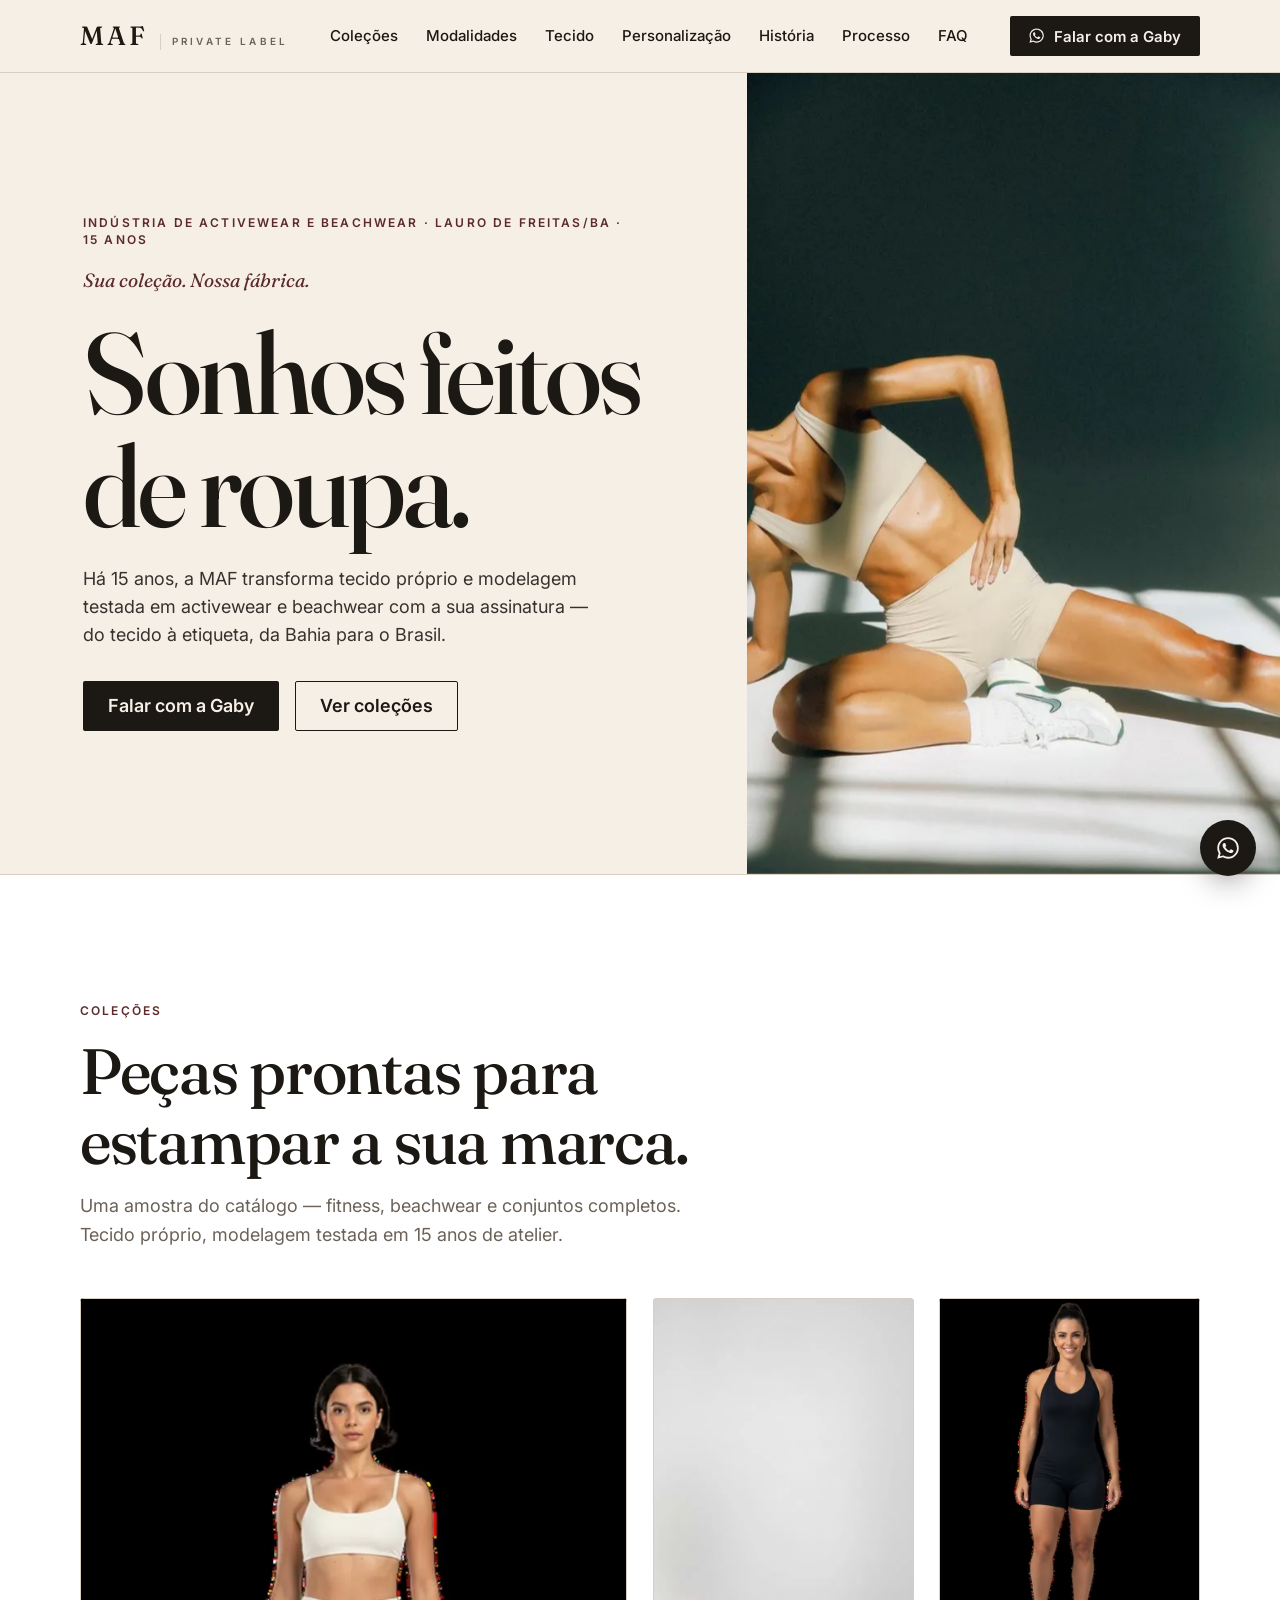
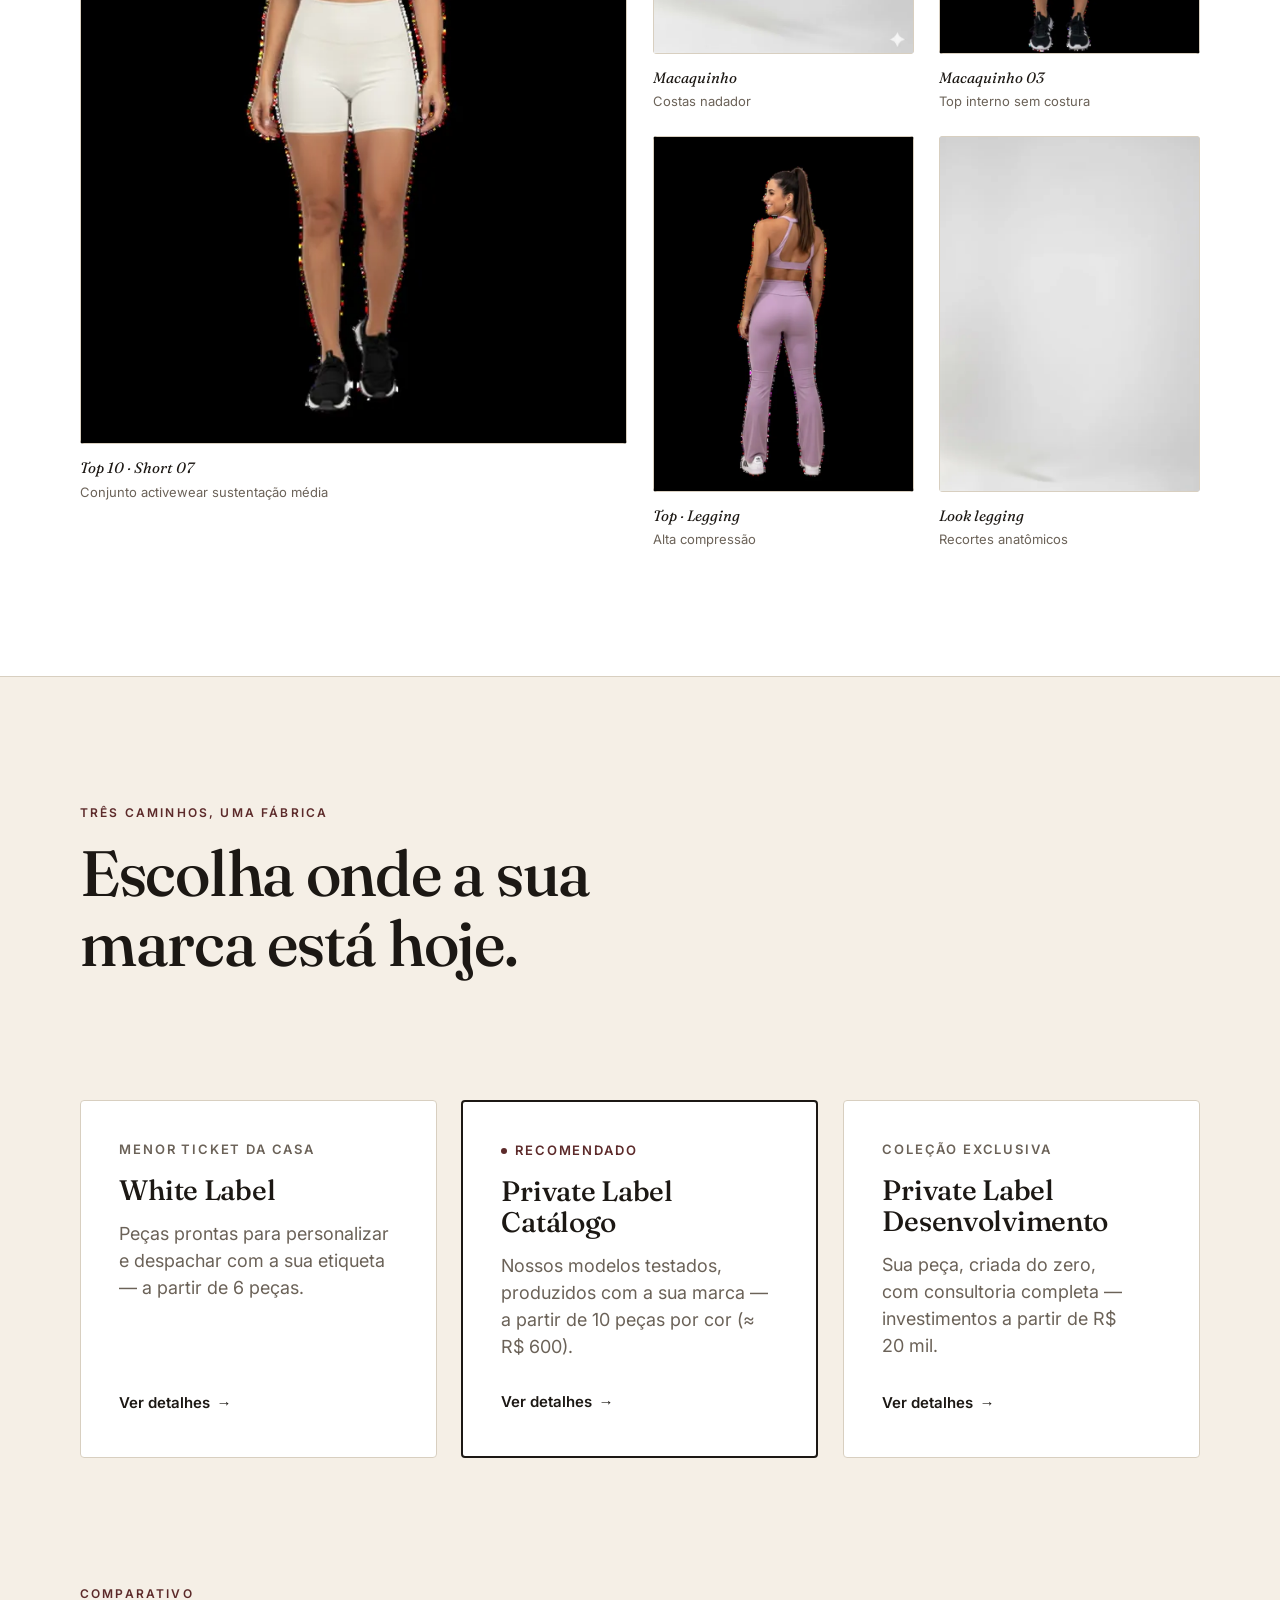
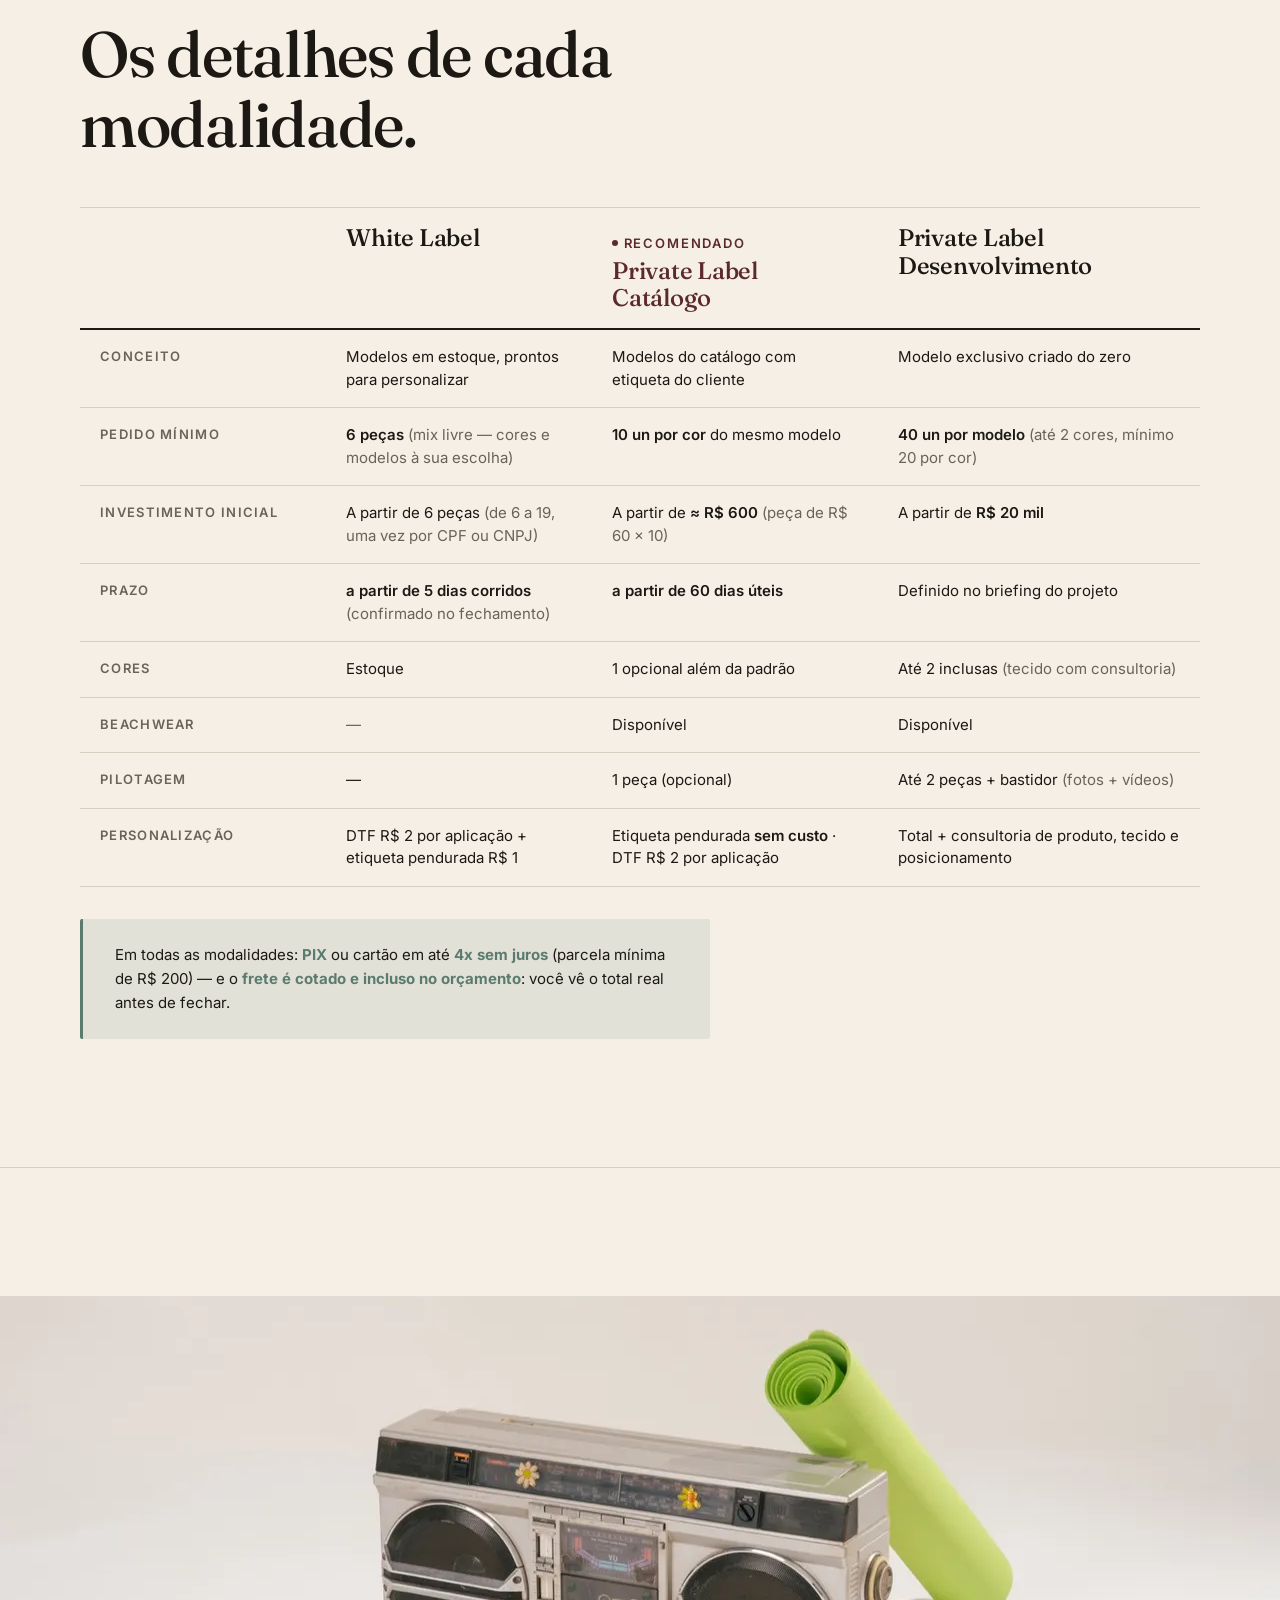
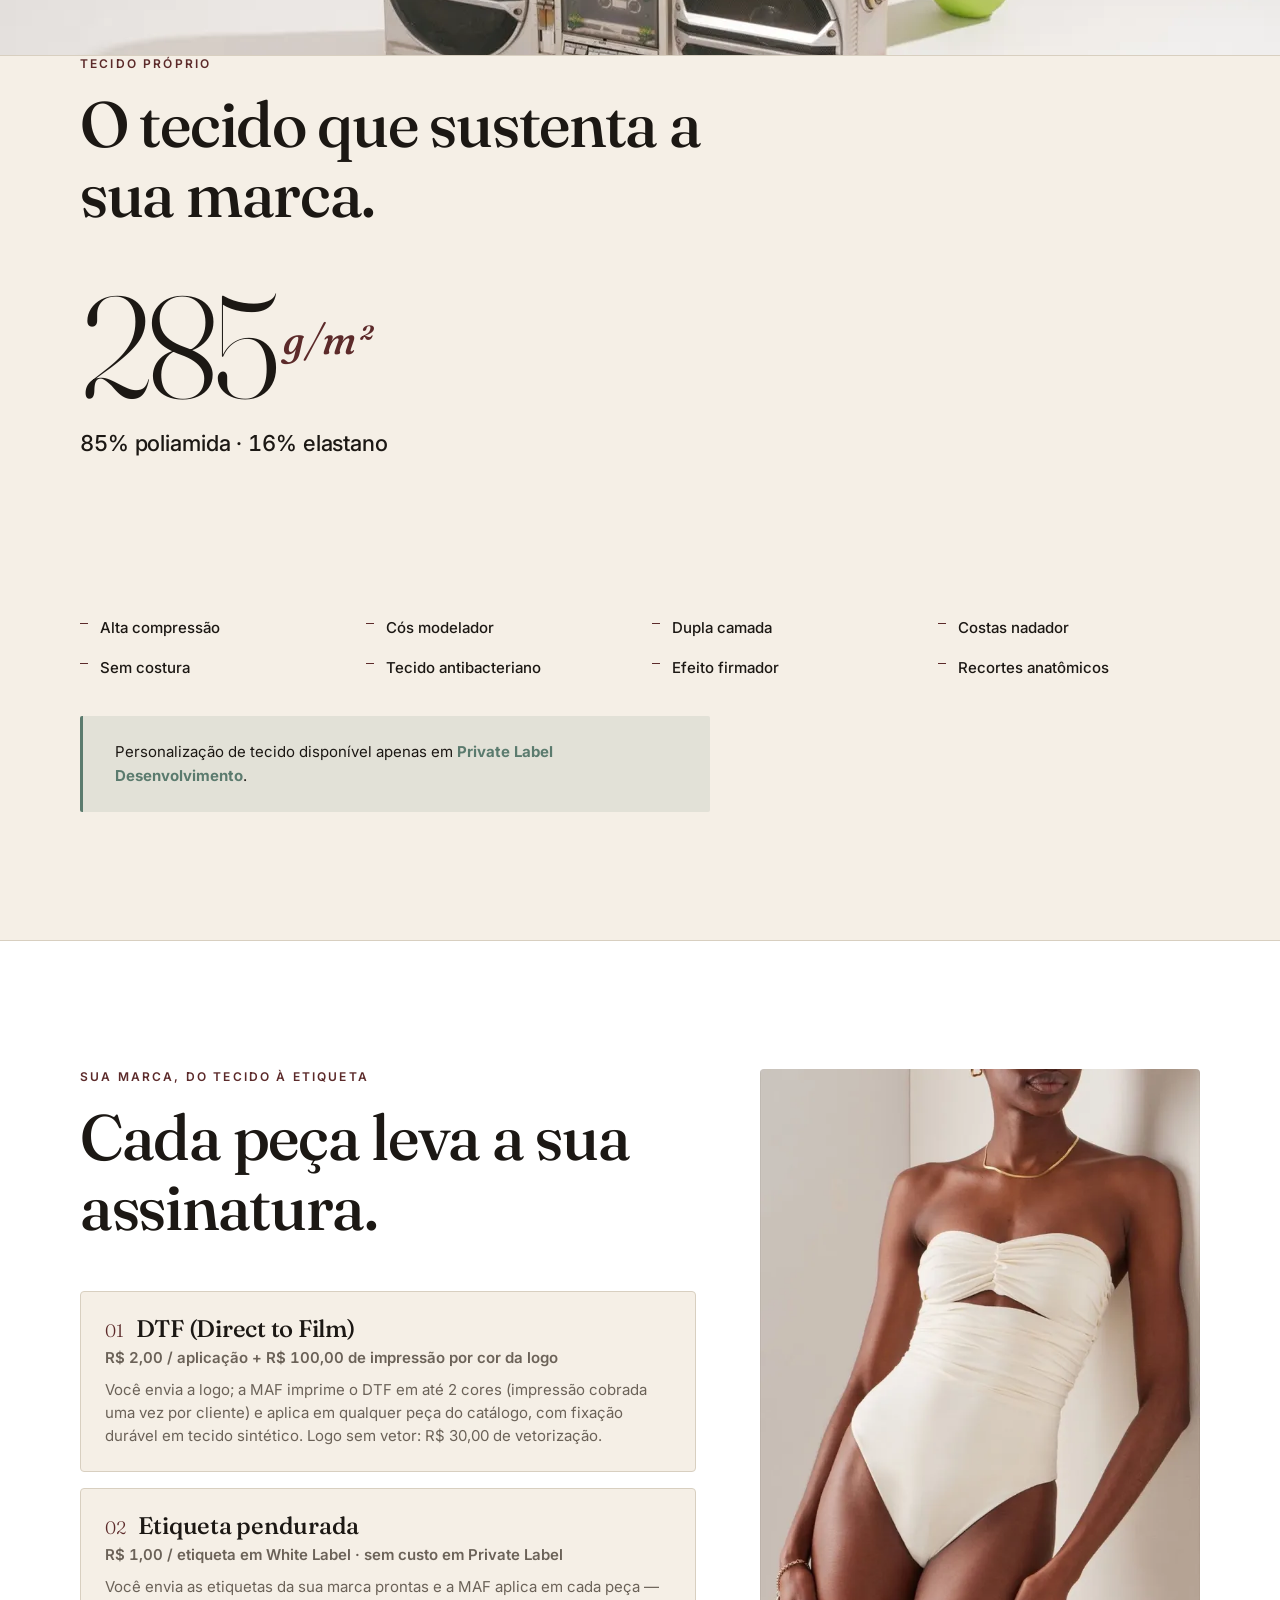
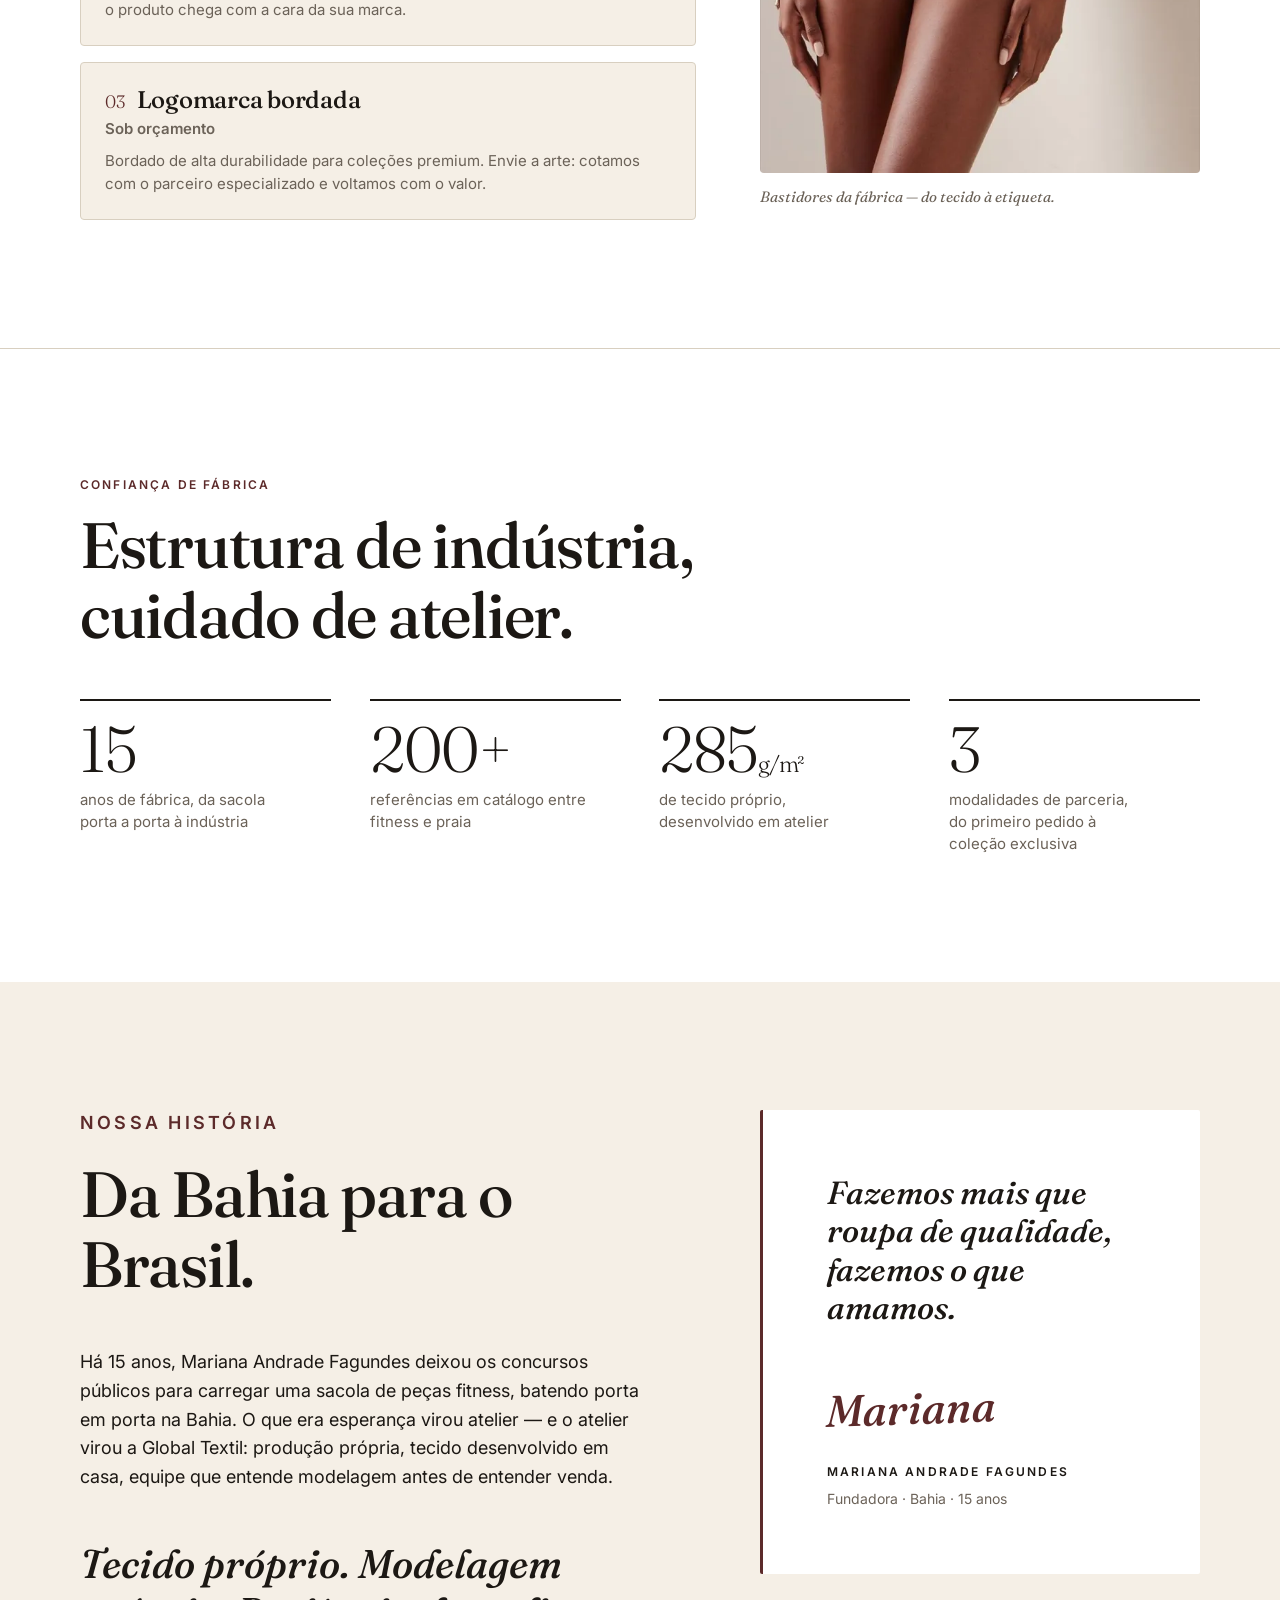
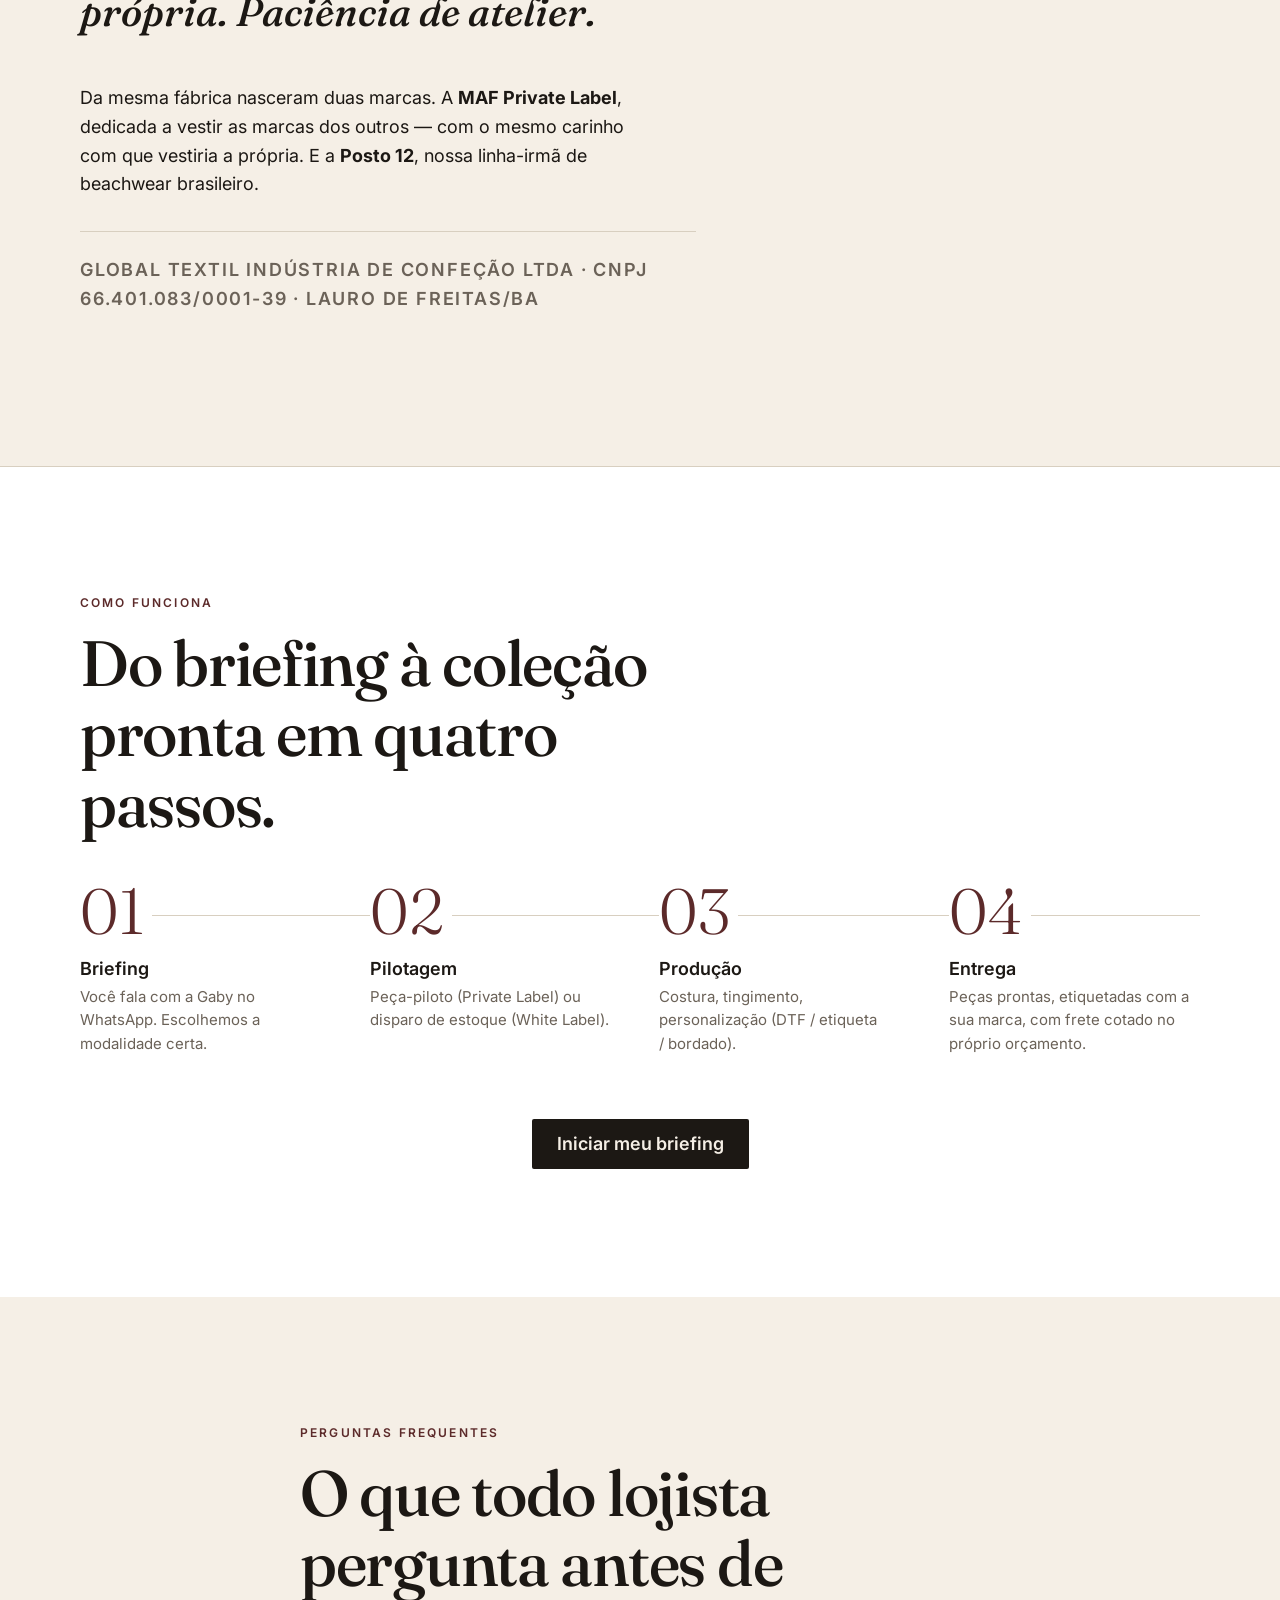
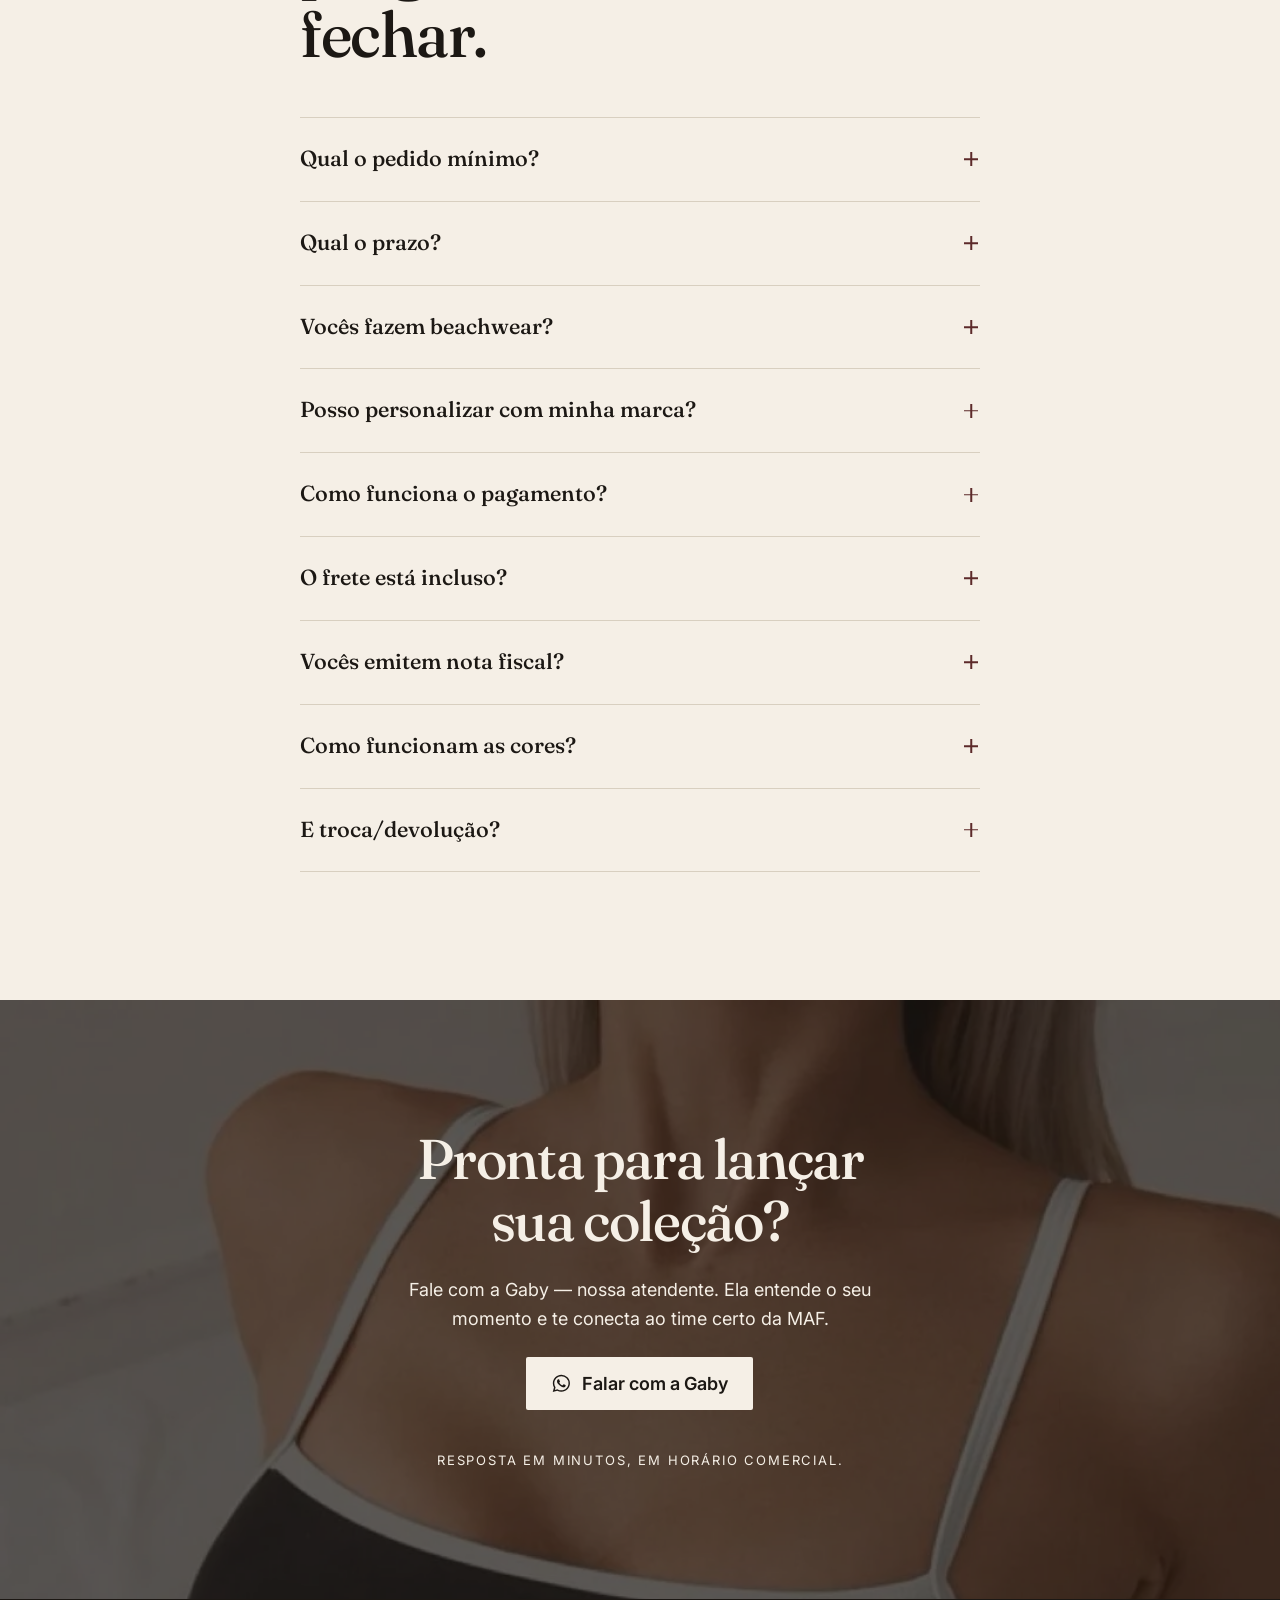
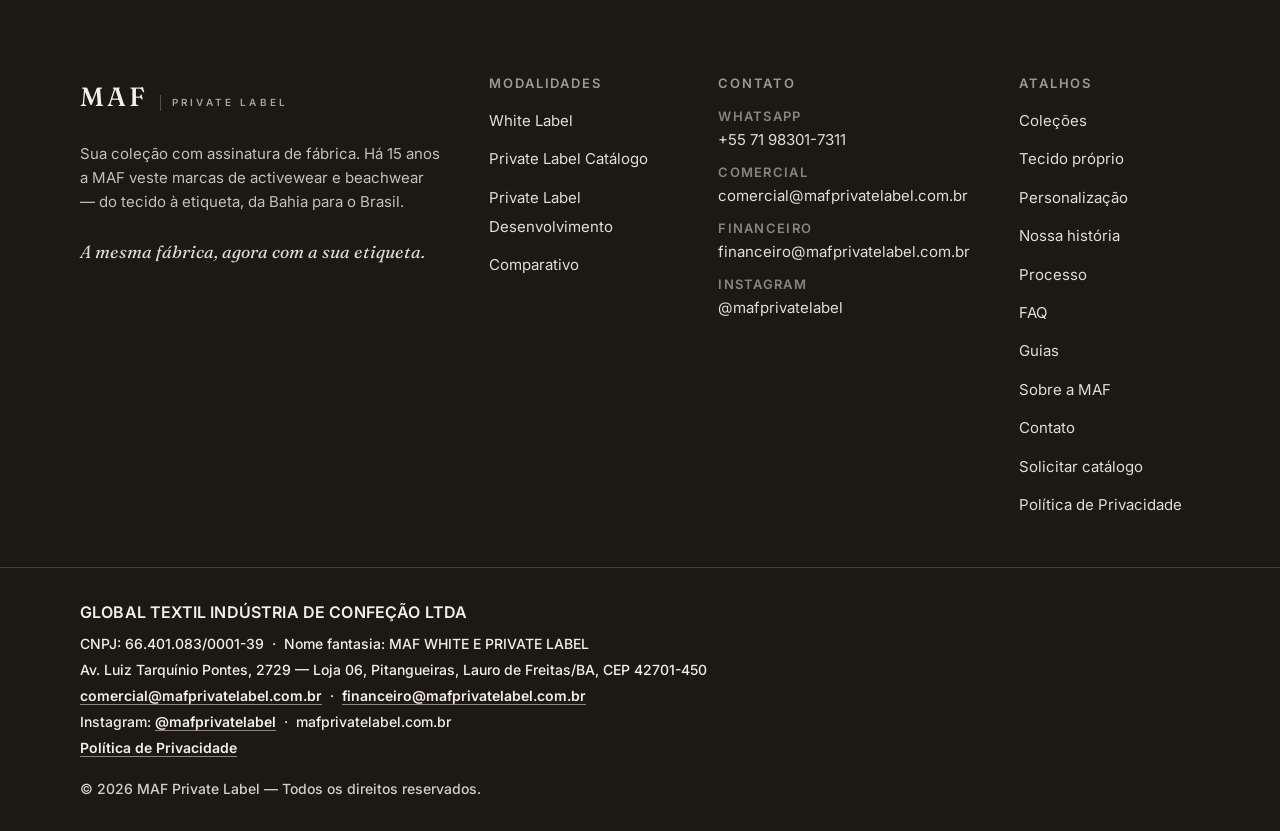
==== commit 29e973c0: "feat: páginas de conteúdo, perguntas por modalidade e resumo pra IA O log de acesso de 17/10 a 17/11" ====
--- a/index.html
+++ b/index.html
@@ -466,7 +466,7 @@
 
         <div class="tecido-hero">
           <p class="tecido-big reveal" style="--i:2">285<span class="tecido-big-unit">g/m²</span></p>
-          <p class="tecido-hero-line reveal" style="--i:3">Poliamida com elastano</p>
+          <p class="tecido-hero-line reveal" style="--i:3">85% poliamida · 16% elastano</p>
           <p class="tecido-hero-detail reveal" style="--i:4">
             Composição desenvolvida em atelier — alta sustentação, zero transparência, gramatura que sustenta sem marcar. Mesmo tecido em todas as modalidades e modelos.
           </p>
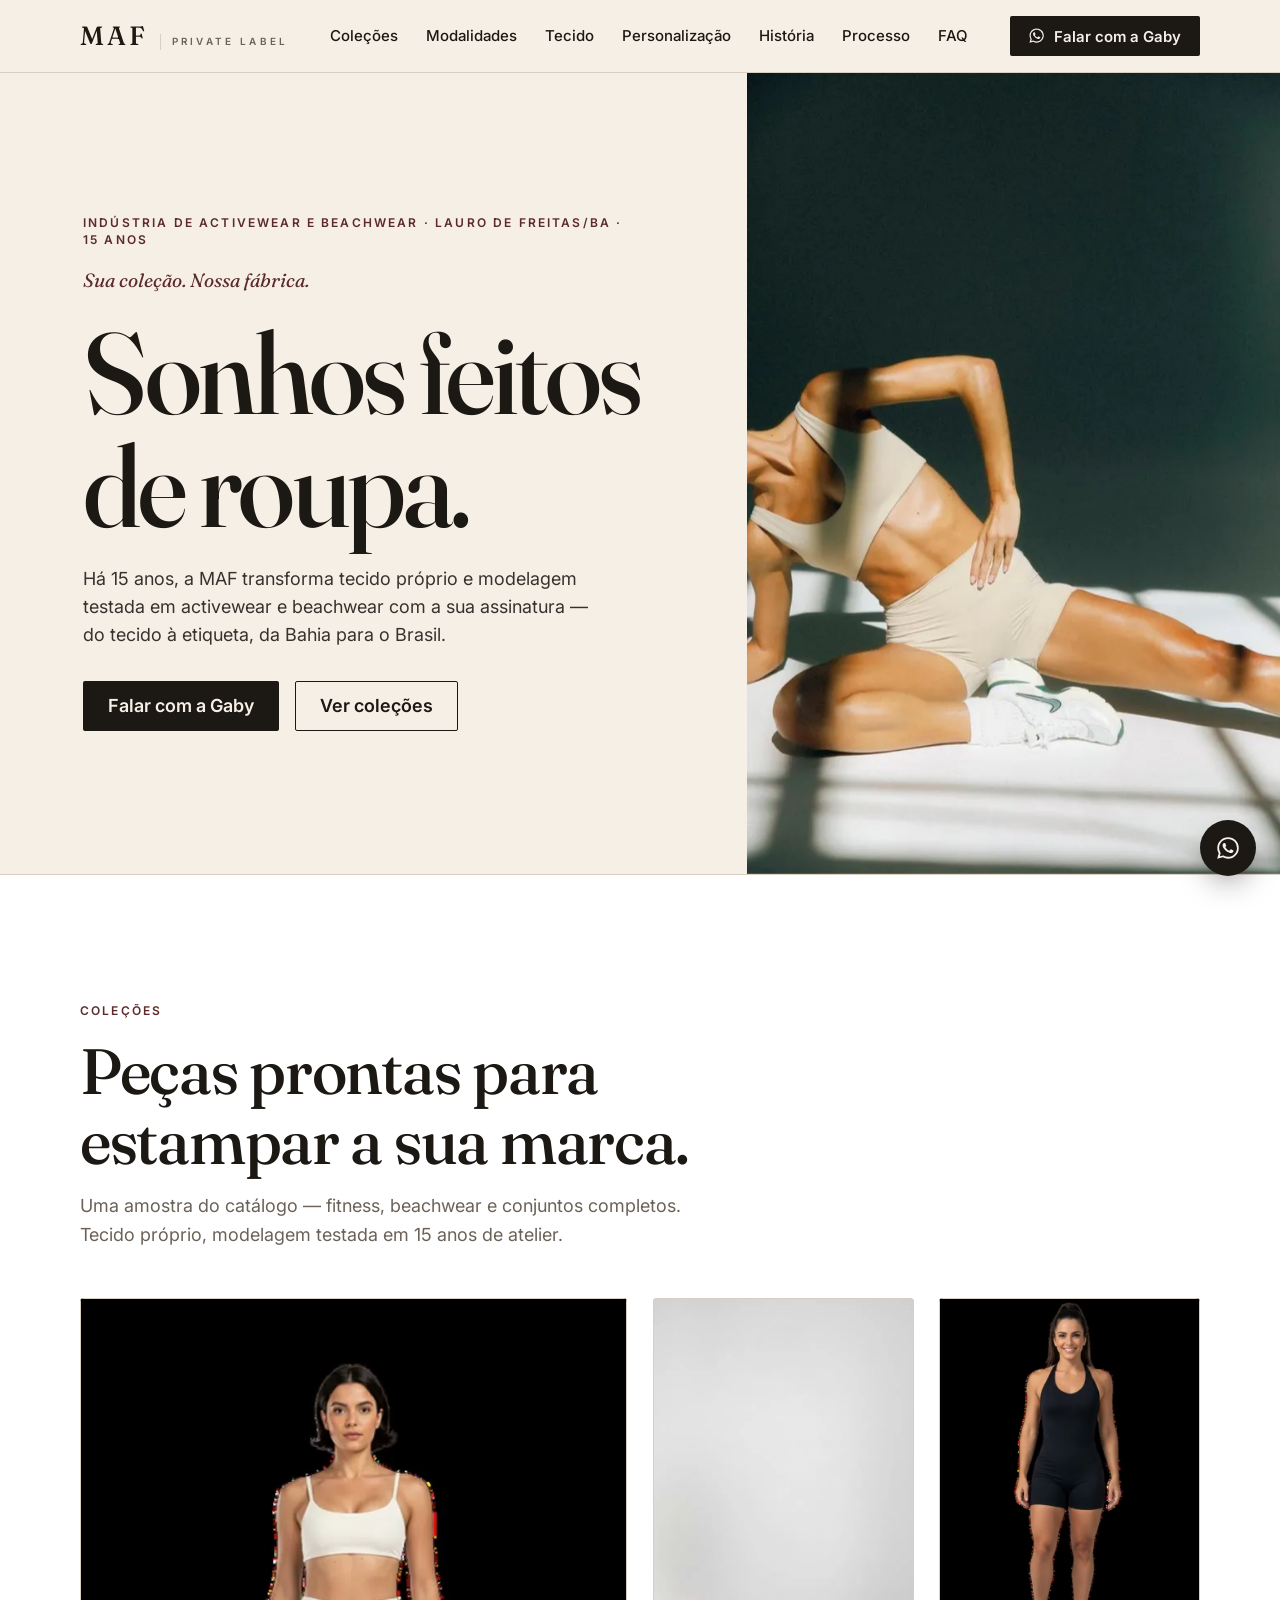
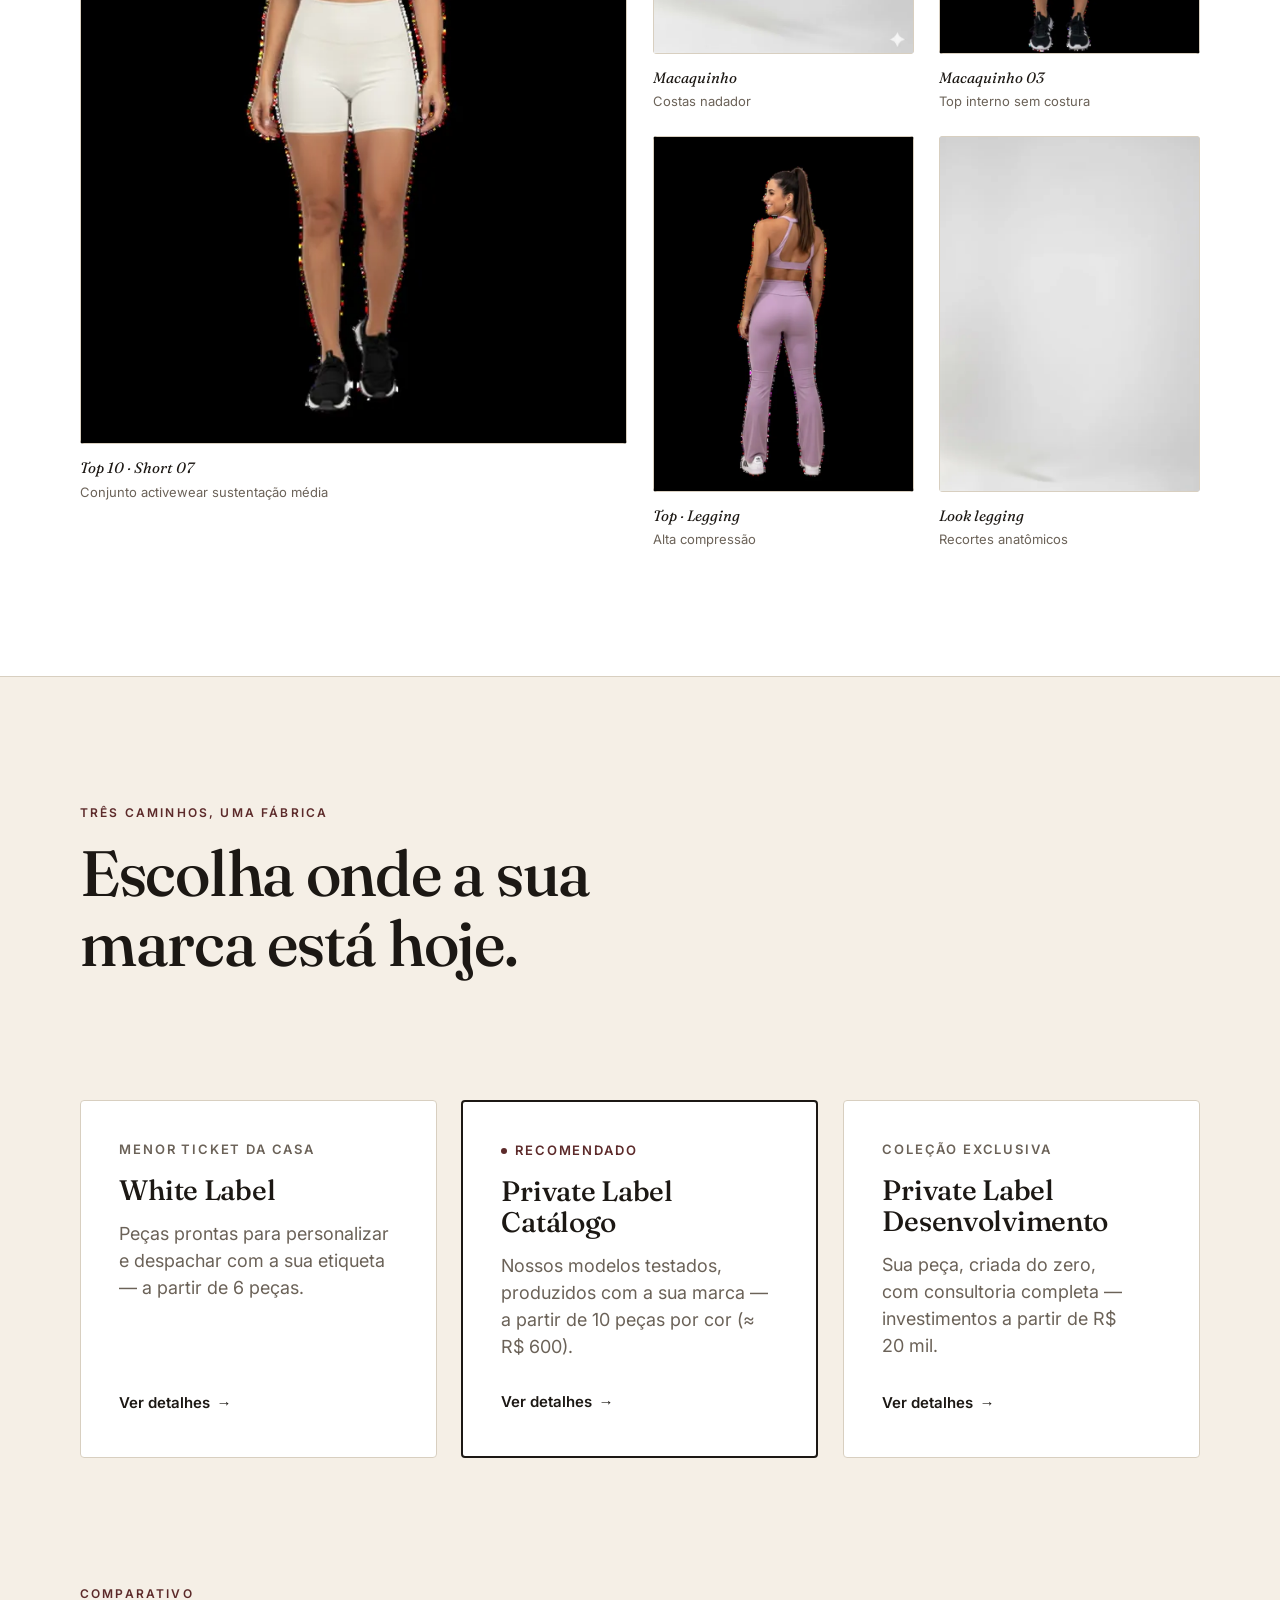
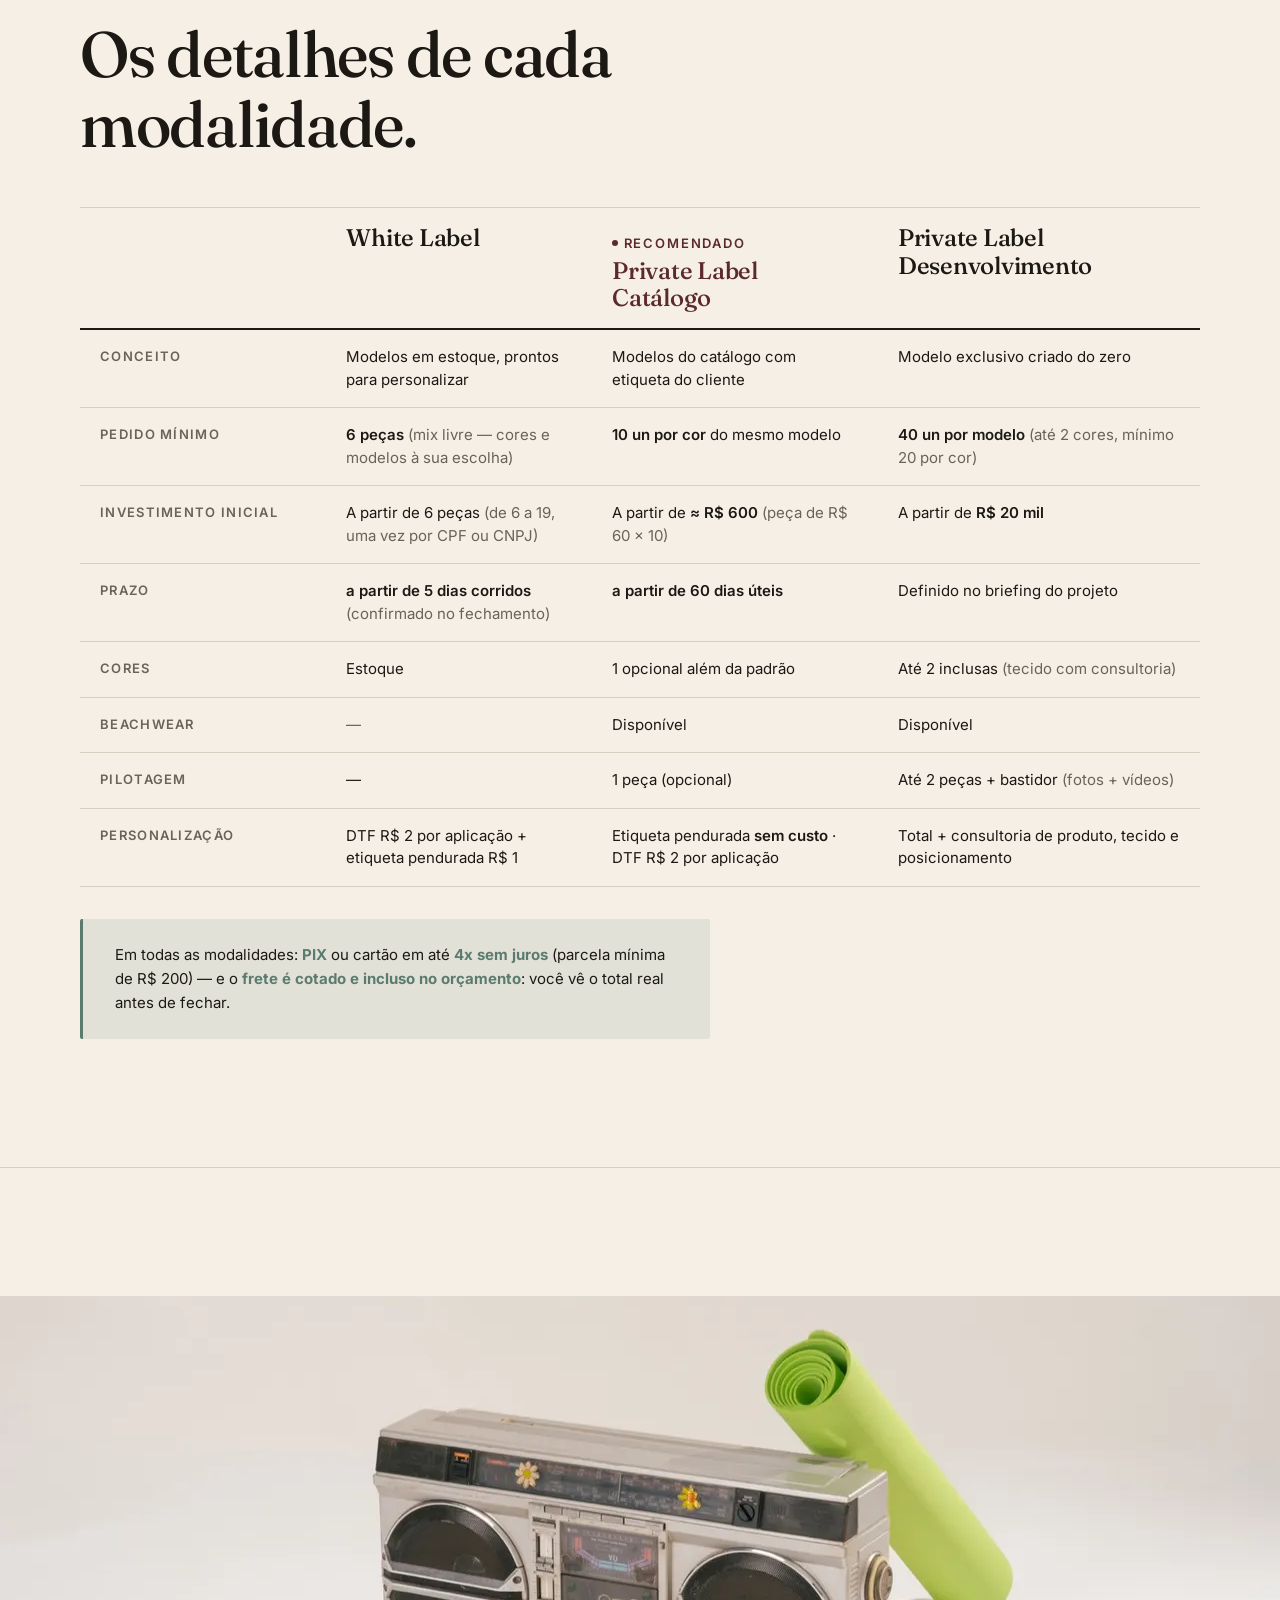
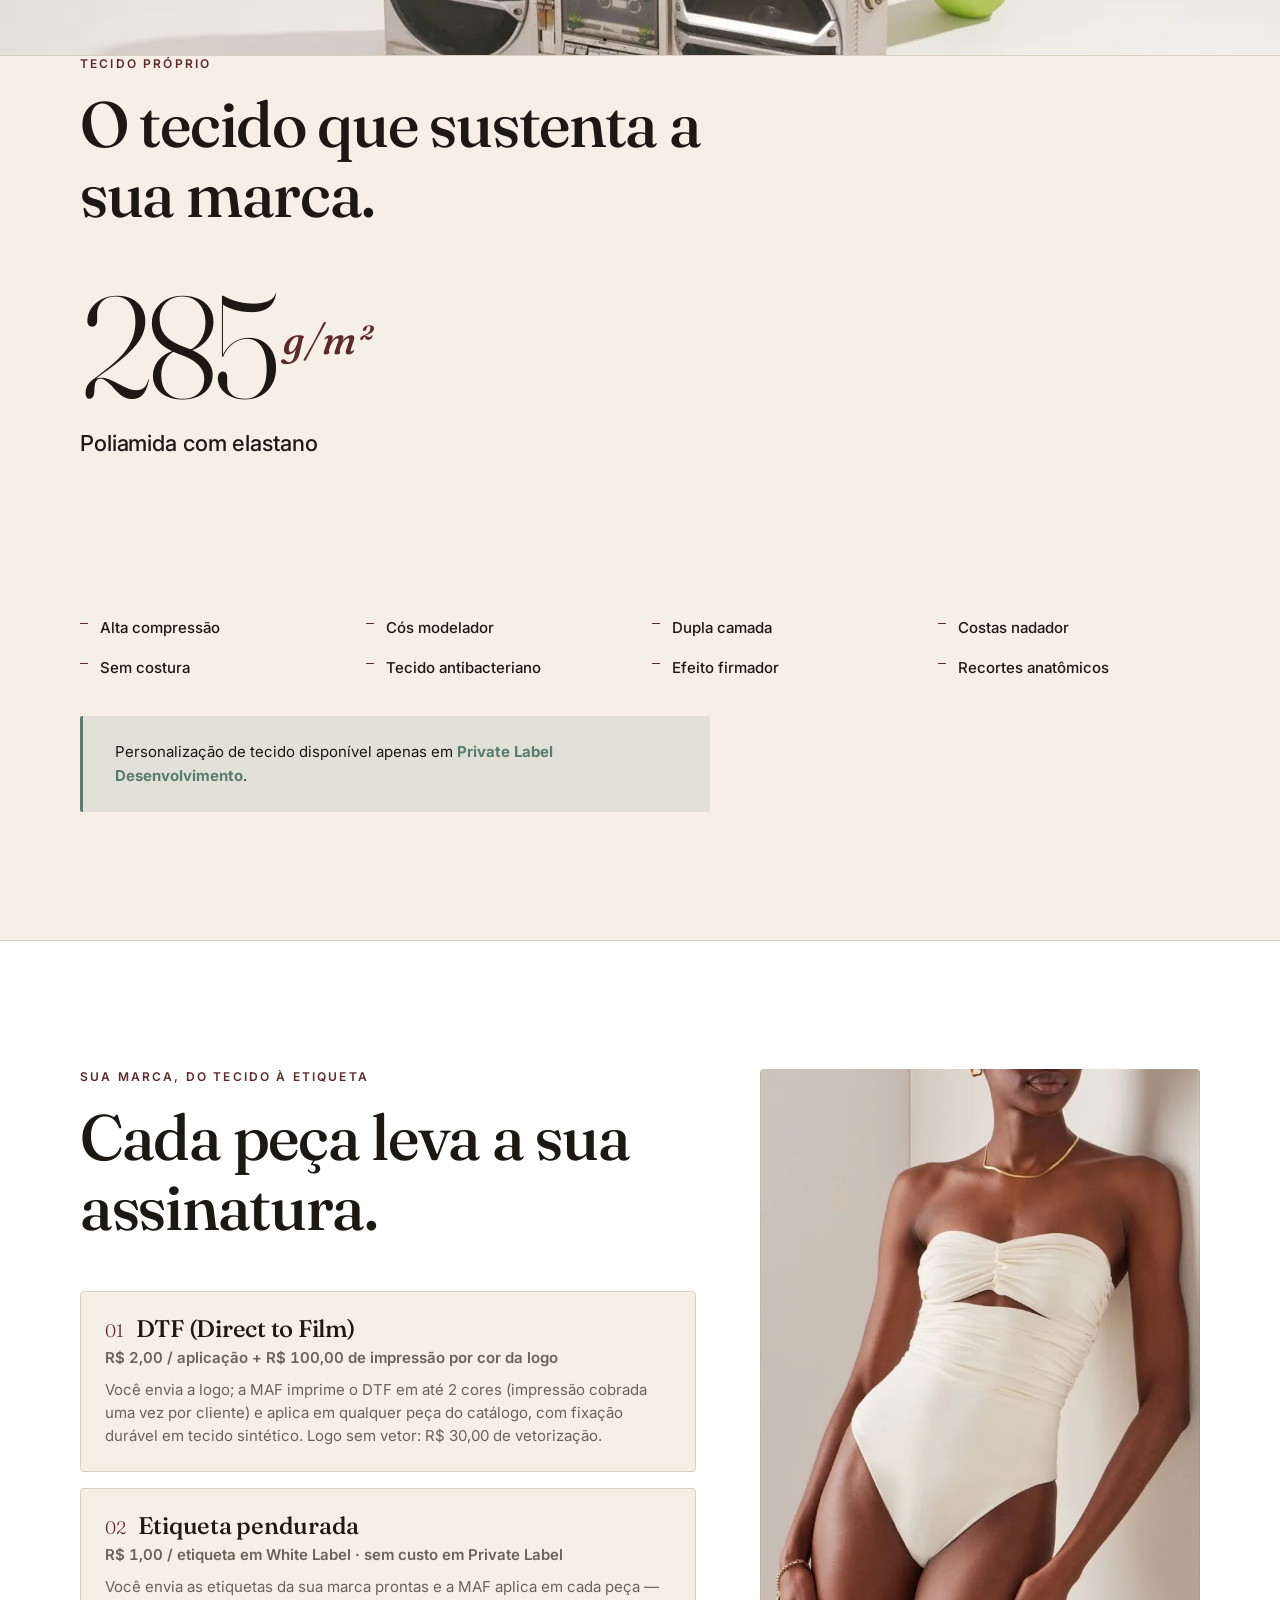
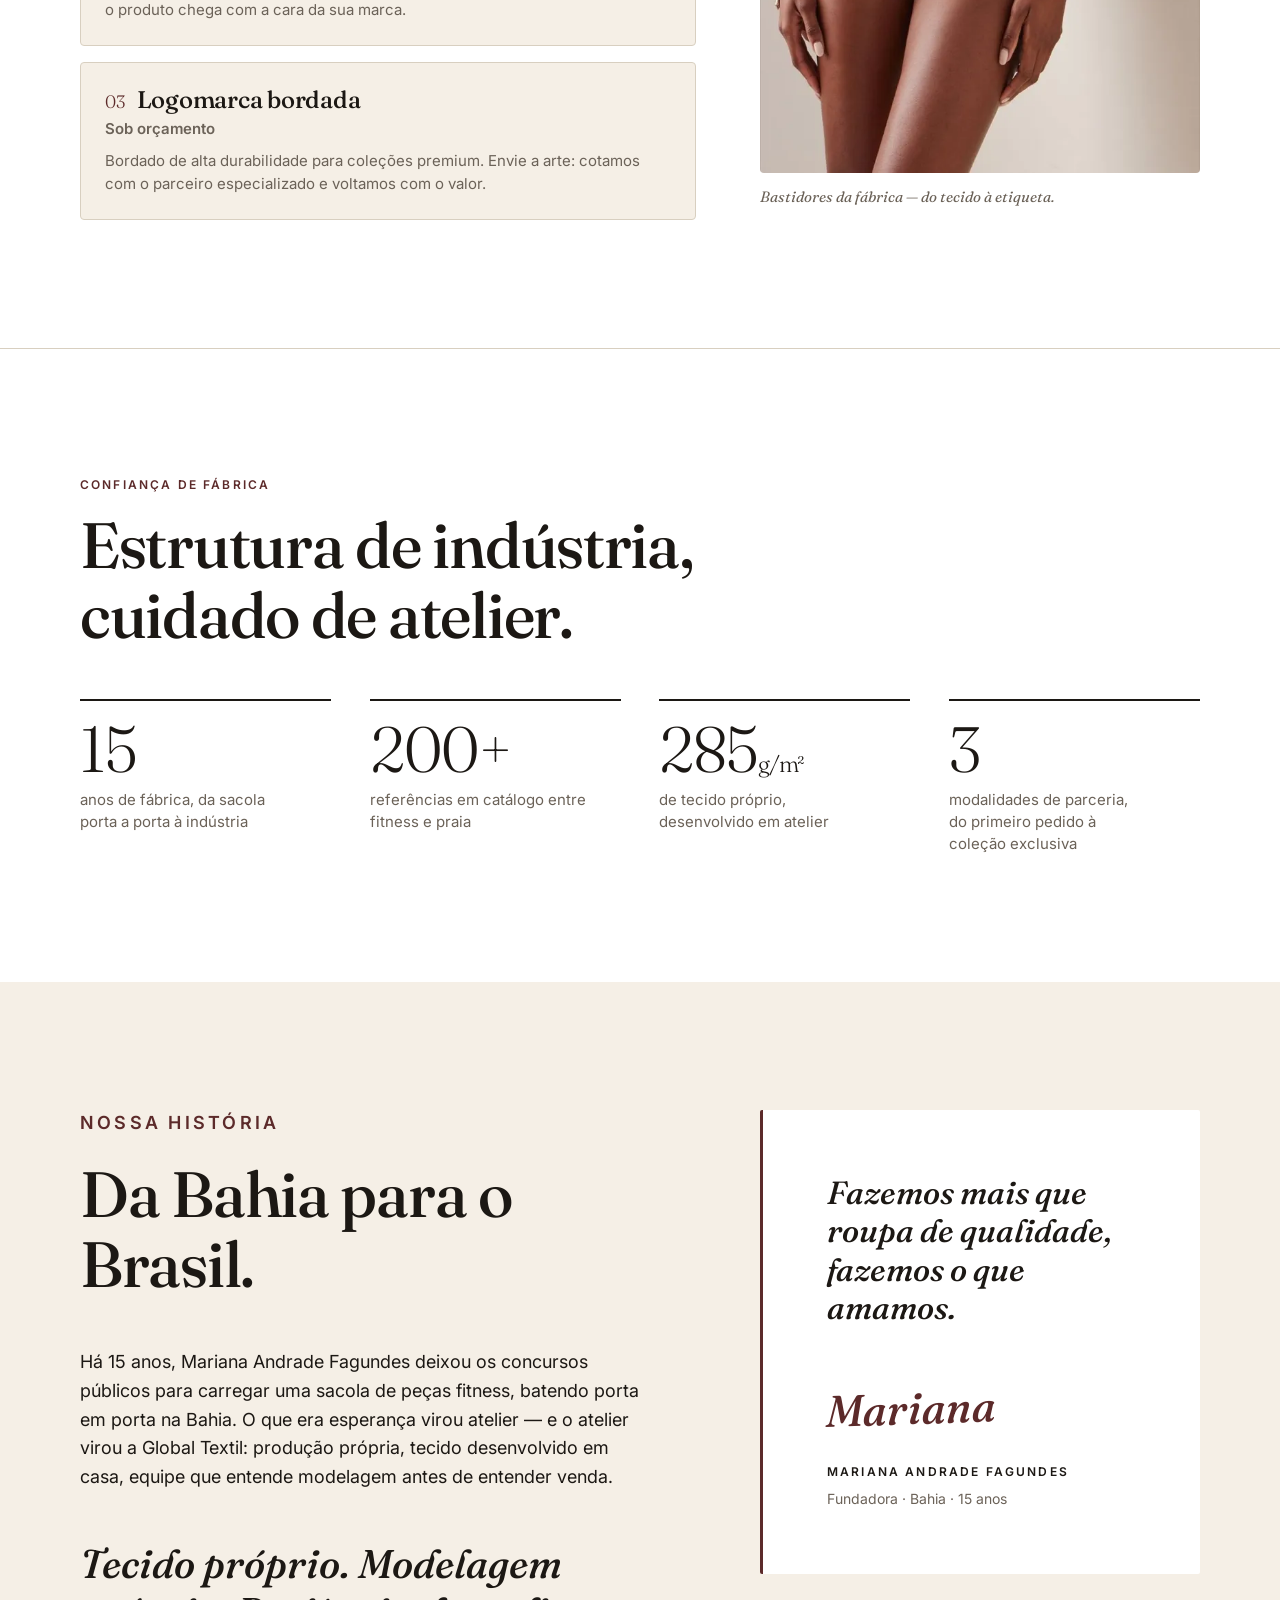
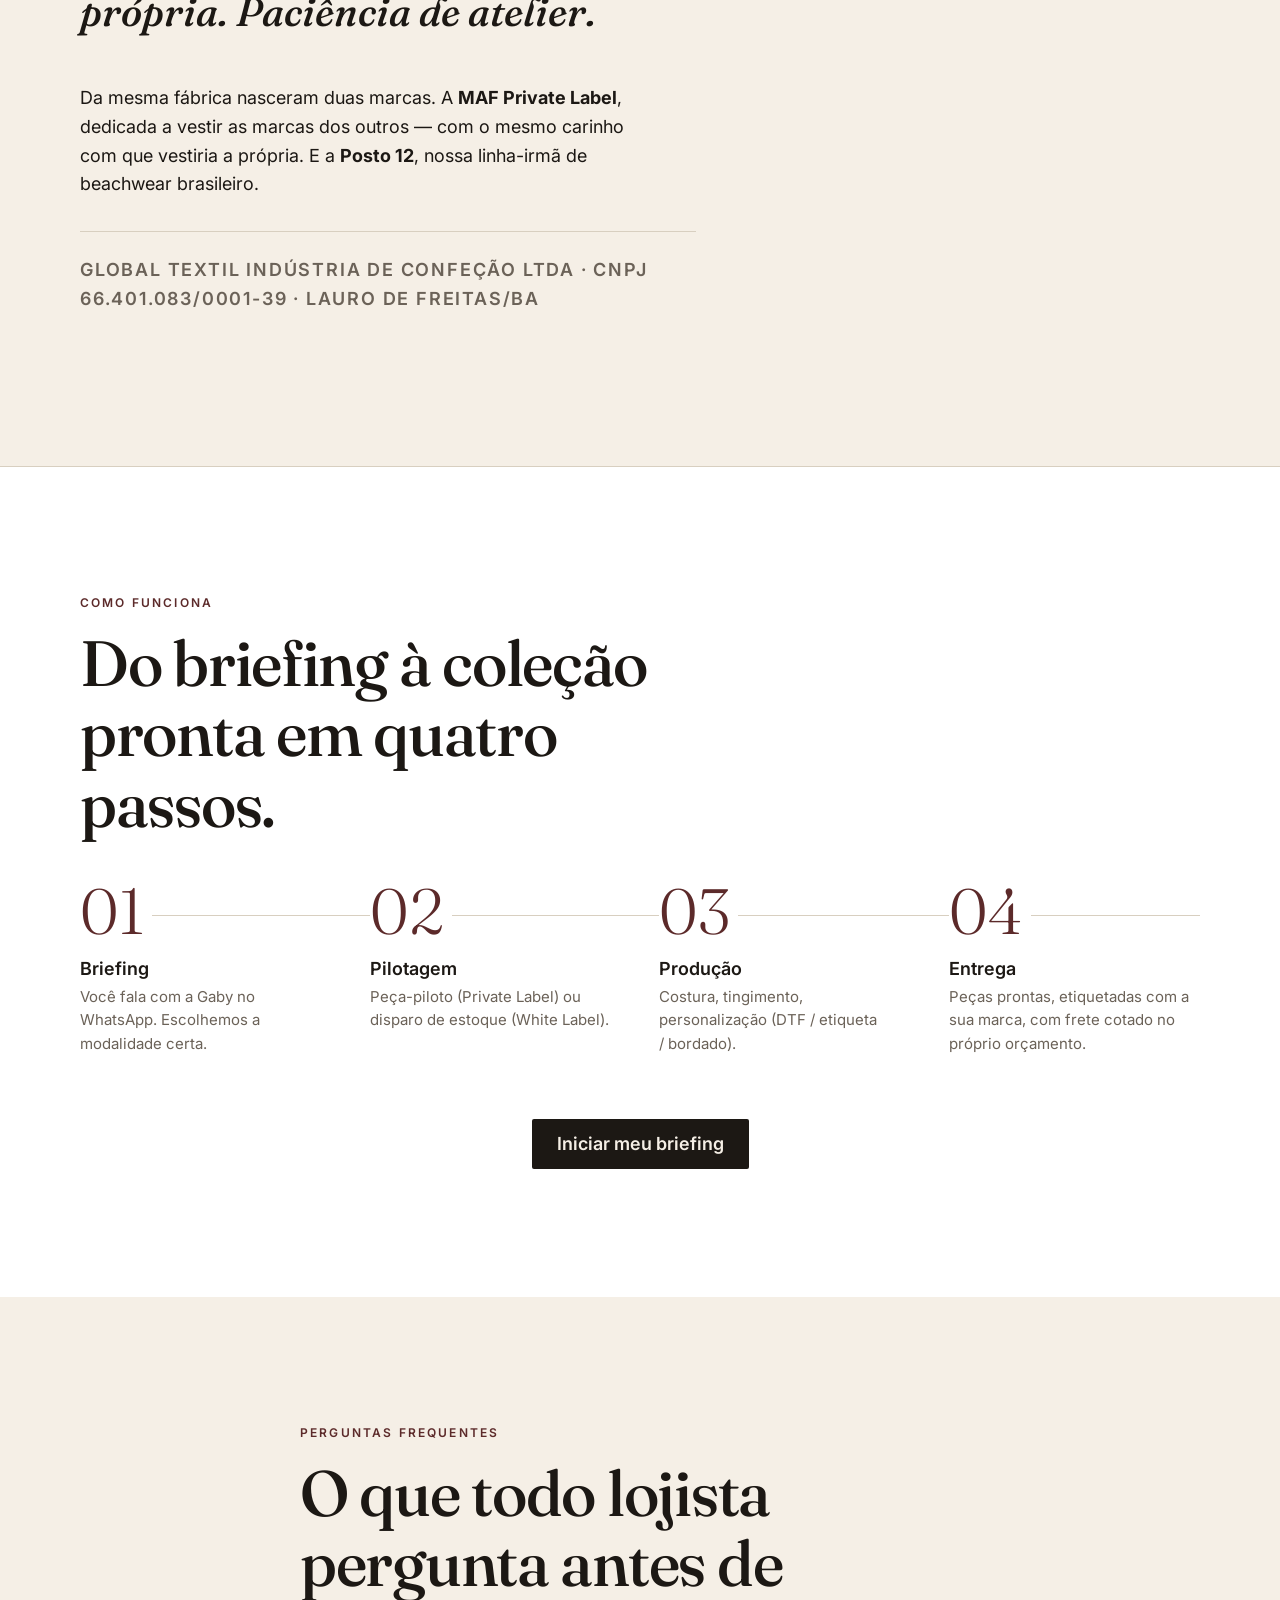
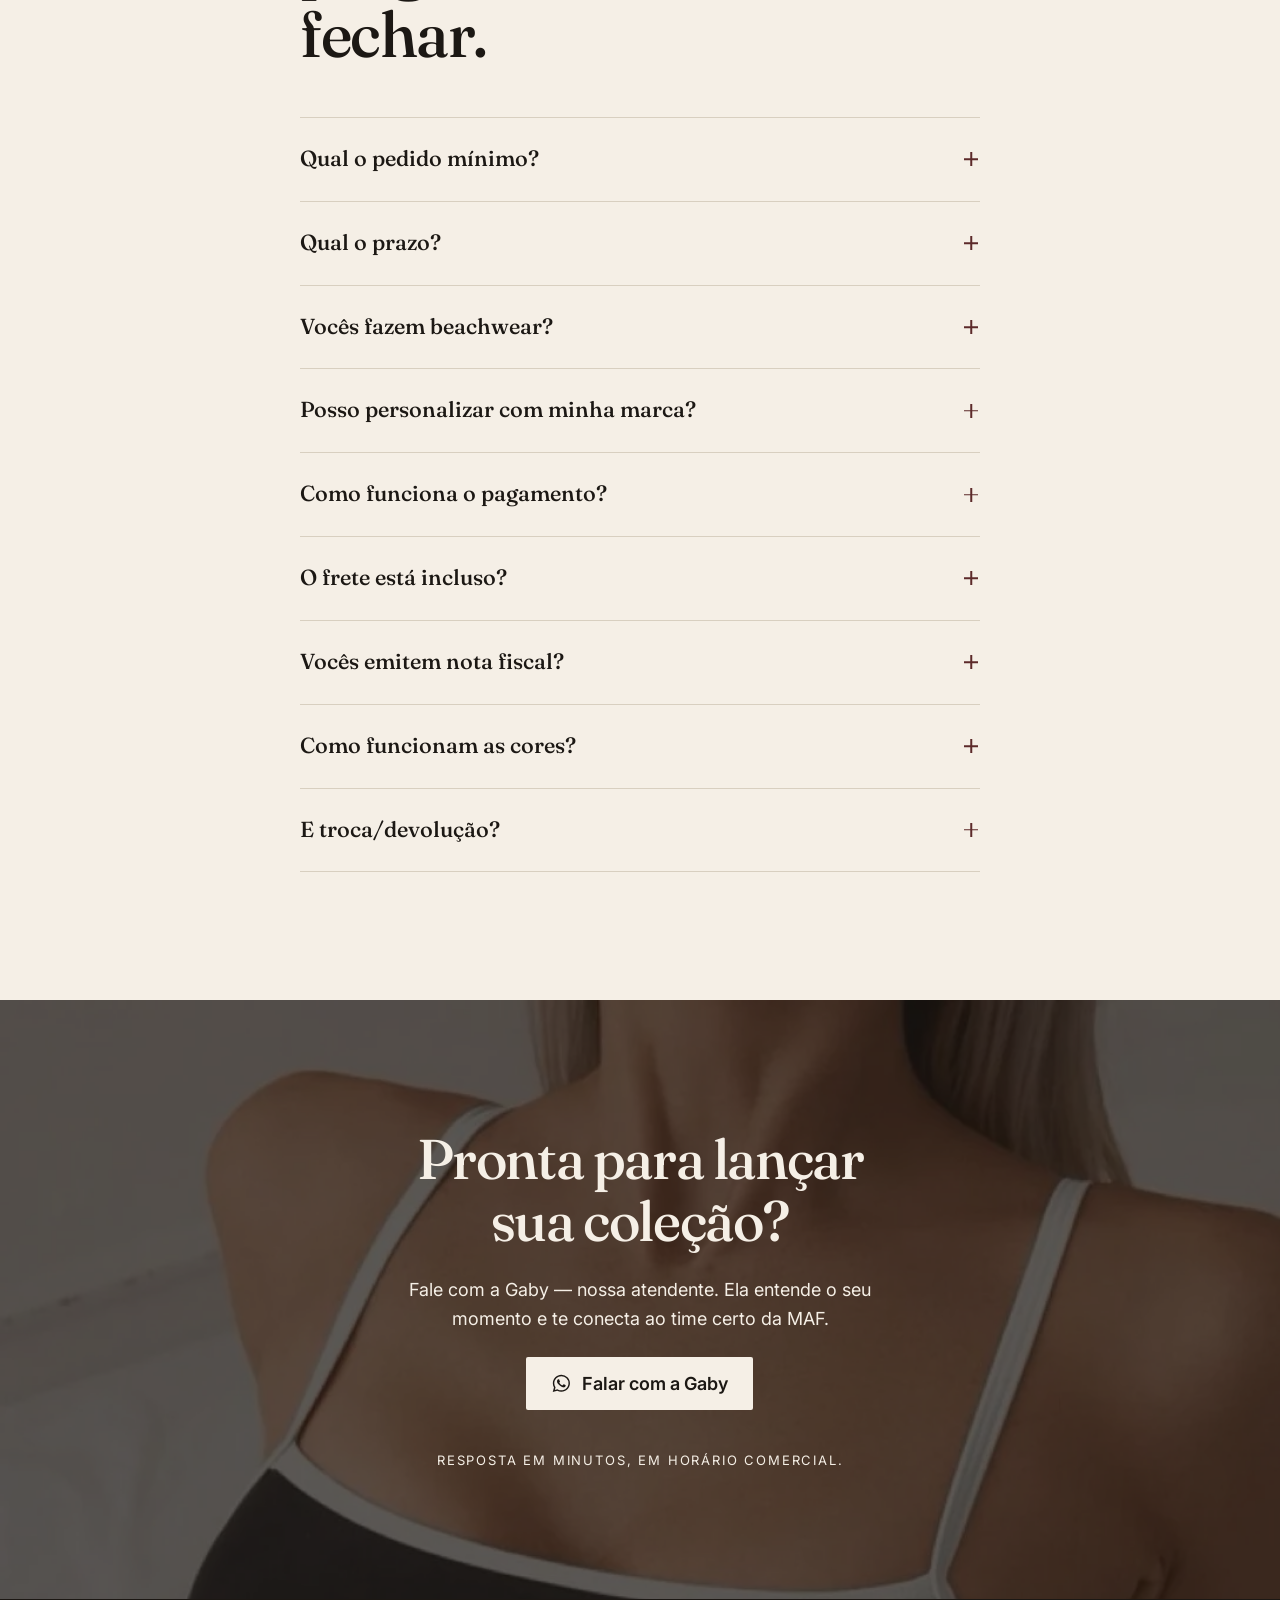
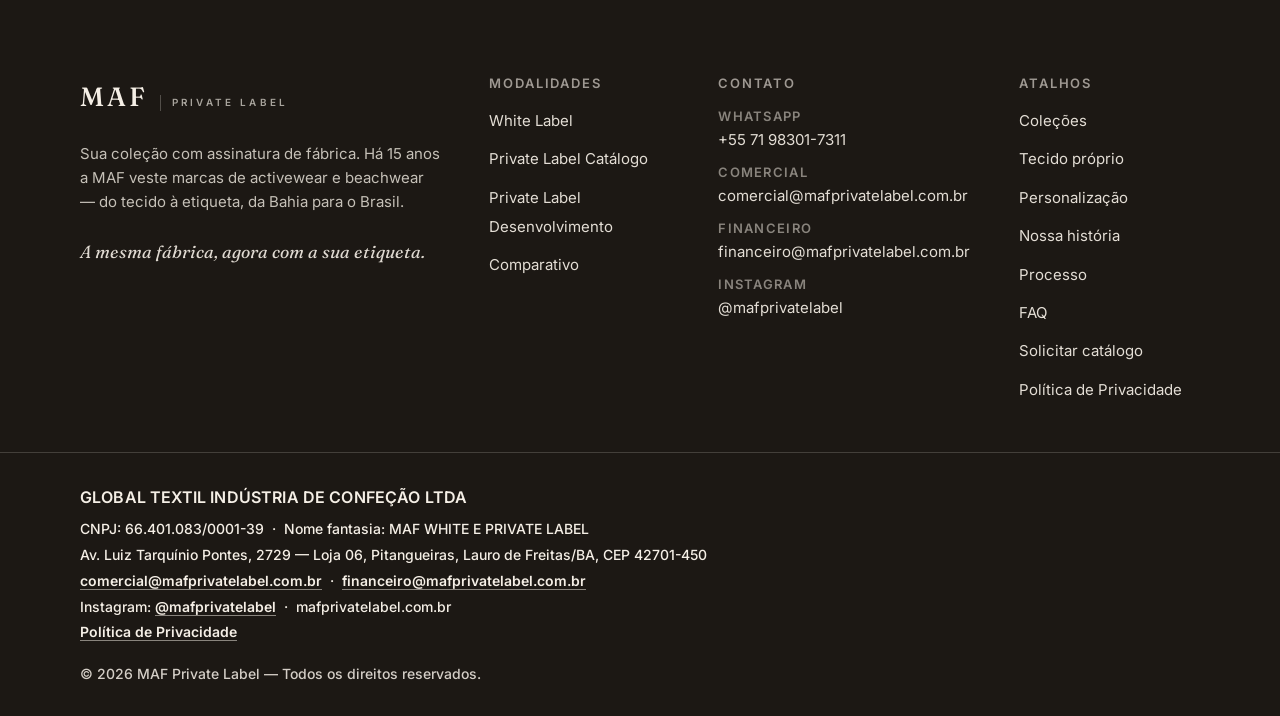
==== commit f5f68b65: "fix: devolve o .dockerignore original e tira o percentual do tecido O commit anterior sobrescreveu o" ====
--- a/index.html
+++ b/index.html
@@ -466,7 +466,7 @@
 
         <div class="tecido-hero">
           <p class="tecido-big reveal" style="--i:2">285<span class="tecido-big-unit">g/m²</span></p>
-          <p class="tecido-hero-line reveal" style="--i:3">85% poliamida · 16% elastano</p>
+          <p class="tecido-hero-line reveal" style="--i:3">Poliamida com elastano</p>
           <p class="tecido-hero-detail reveal" style="--i:4">
             Composição desenvolvida em atelier — alta sustentação, zero transparência, gramatura que sustenta sem marcar. Mesmo tecido em todas as modalidades e modelos.
           </p>
@@ -880,9 +880,6 @@
           <li><a href="/#historia">Nossa história</a></li>
           <li><a href="/#processo">Processo</a></li>
           <li><a href="/#faq">FAQ</a></li>
-          <li><a href="/guias">Guias</a></li>
-          <li><a href="/sobre">Sobre a MAF</a></li>
-          <li><a href="/contato">Contato</a></li>
           <li><a href="https://wa.me/5571983017311" data-gaby="catalogo" target="_blank" rel="noopener">Solicitar catálogo</a></li>
           <li><a href="/privacidade">Política de Privacidade</a></li>
         </ul>
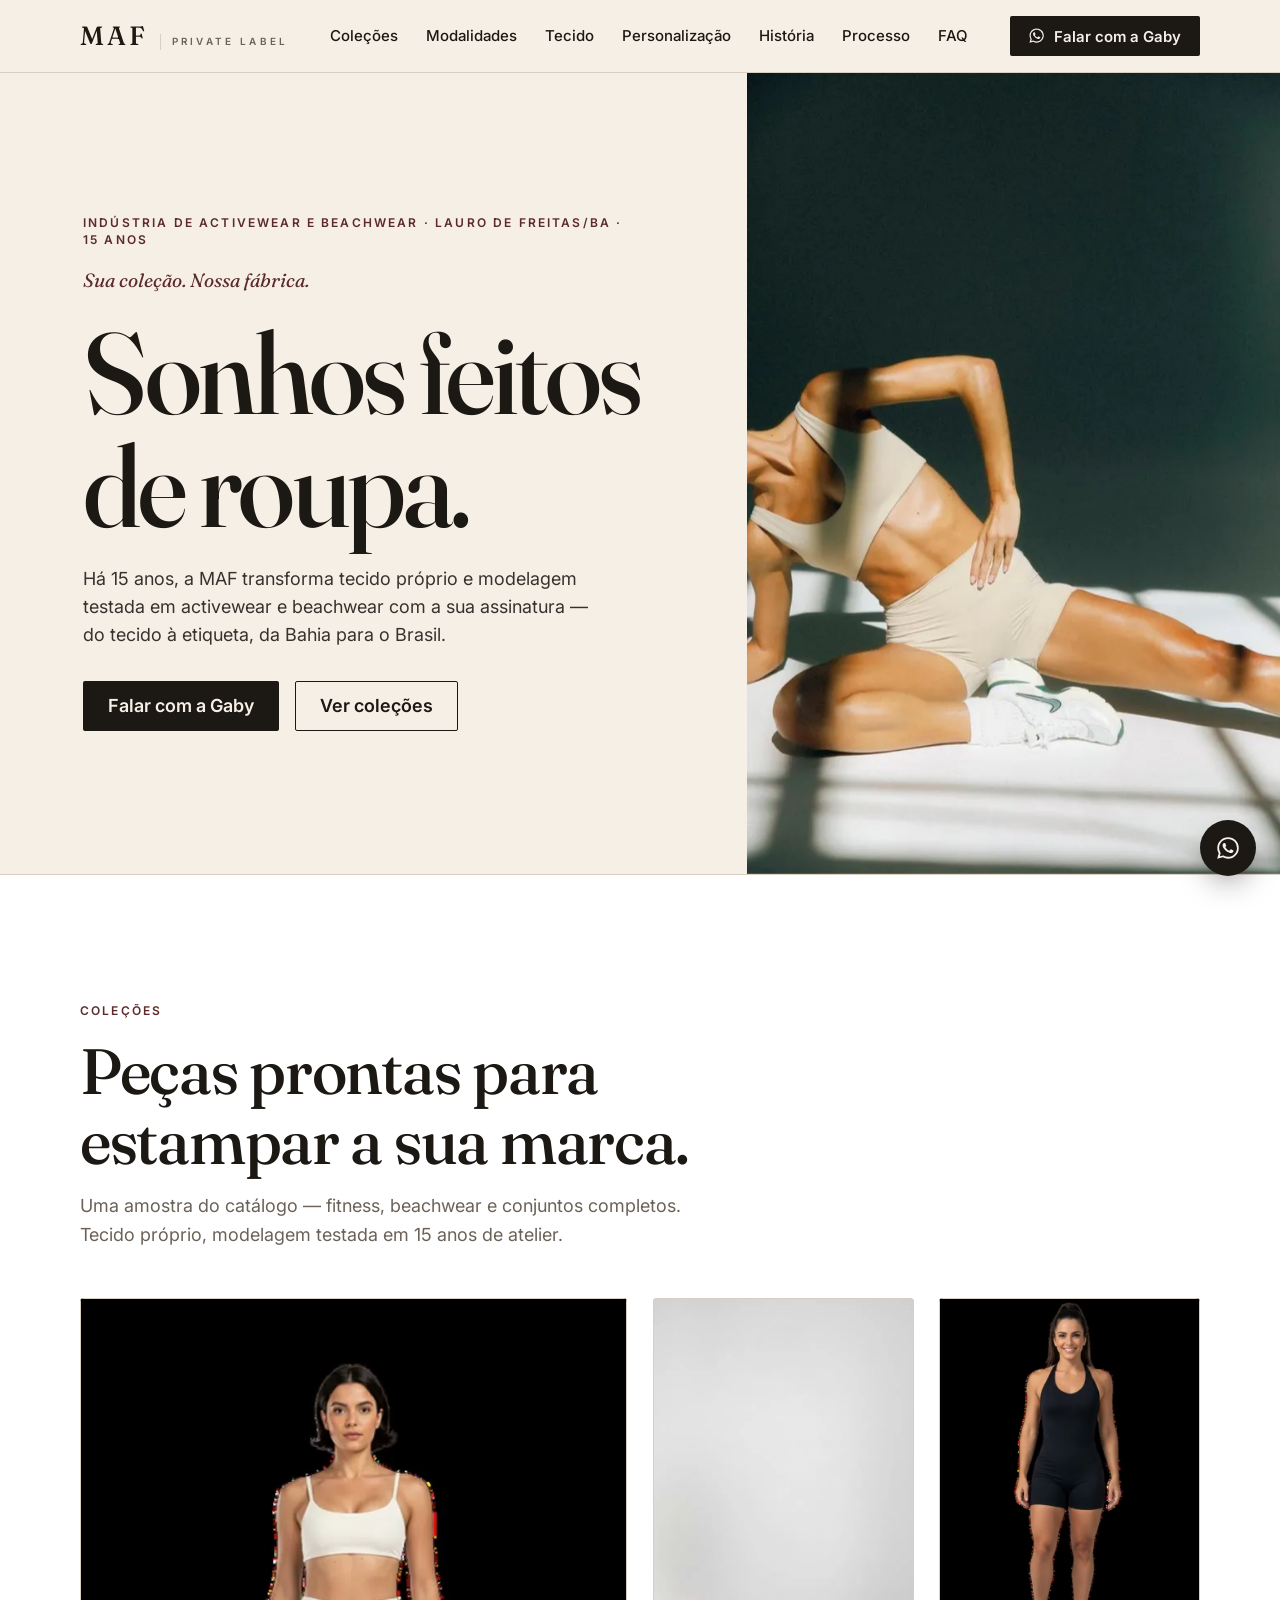
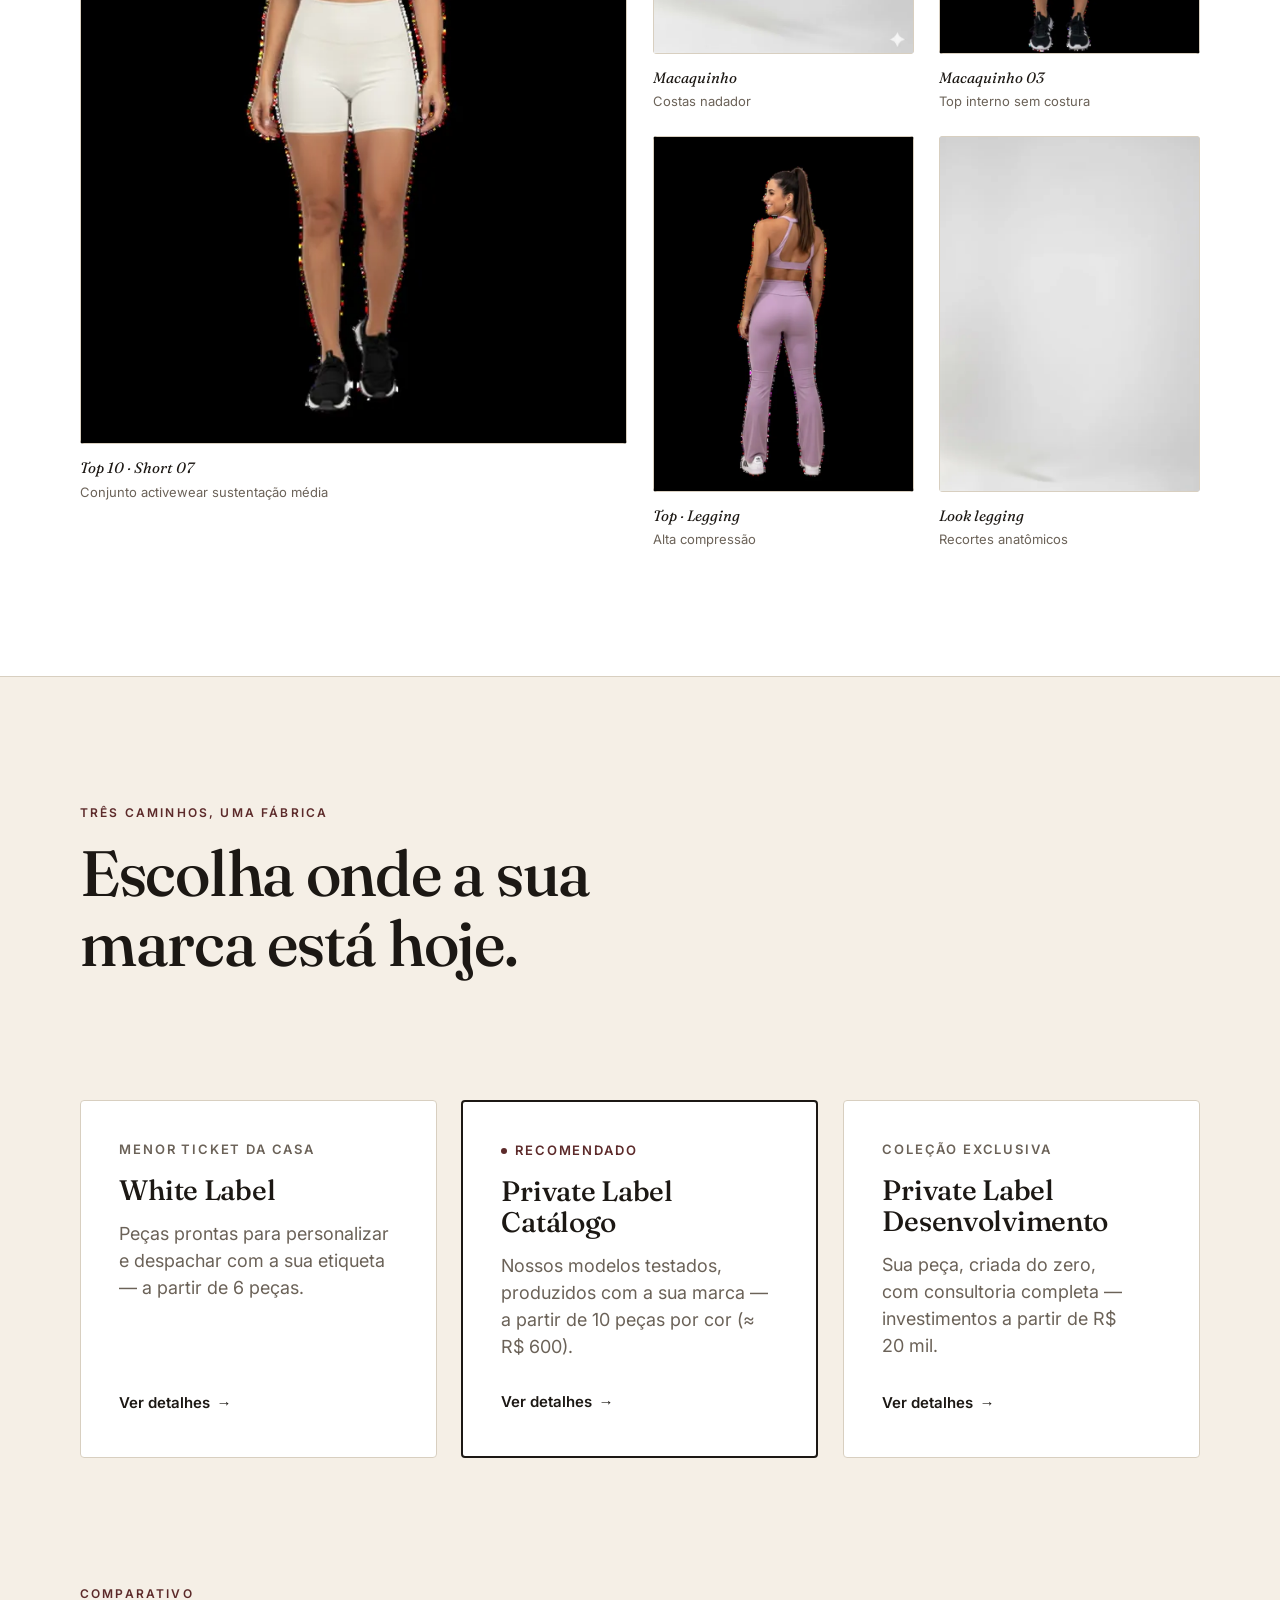
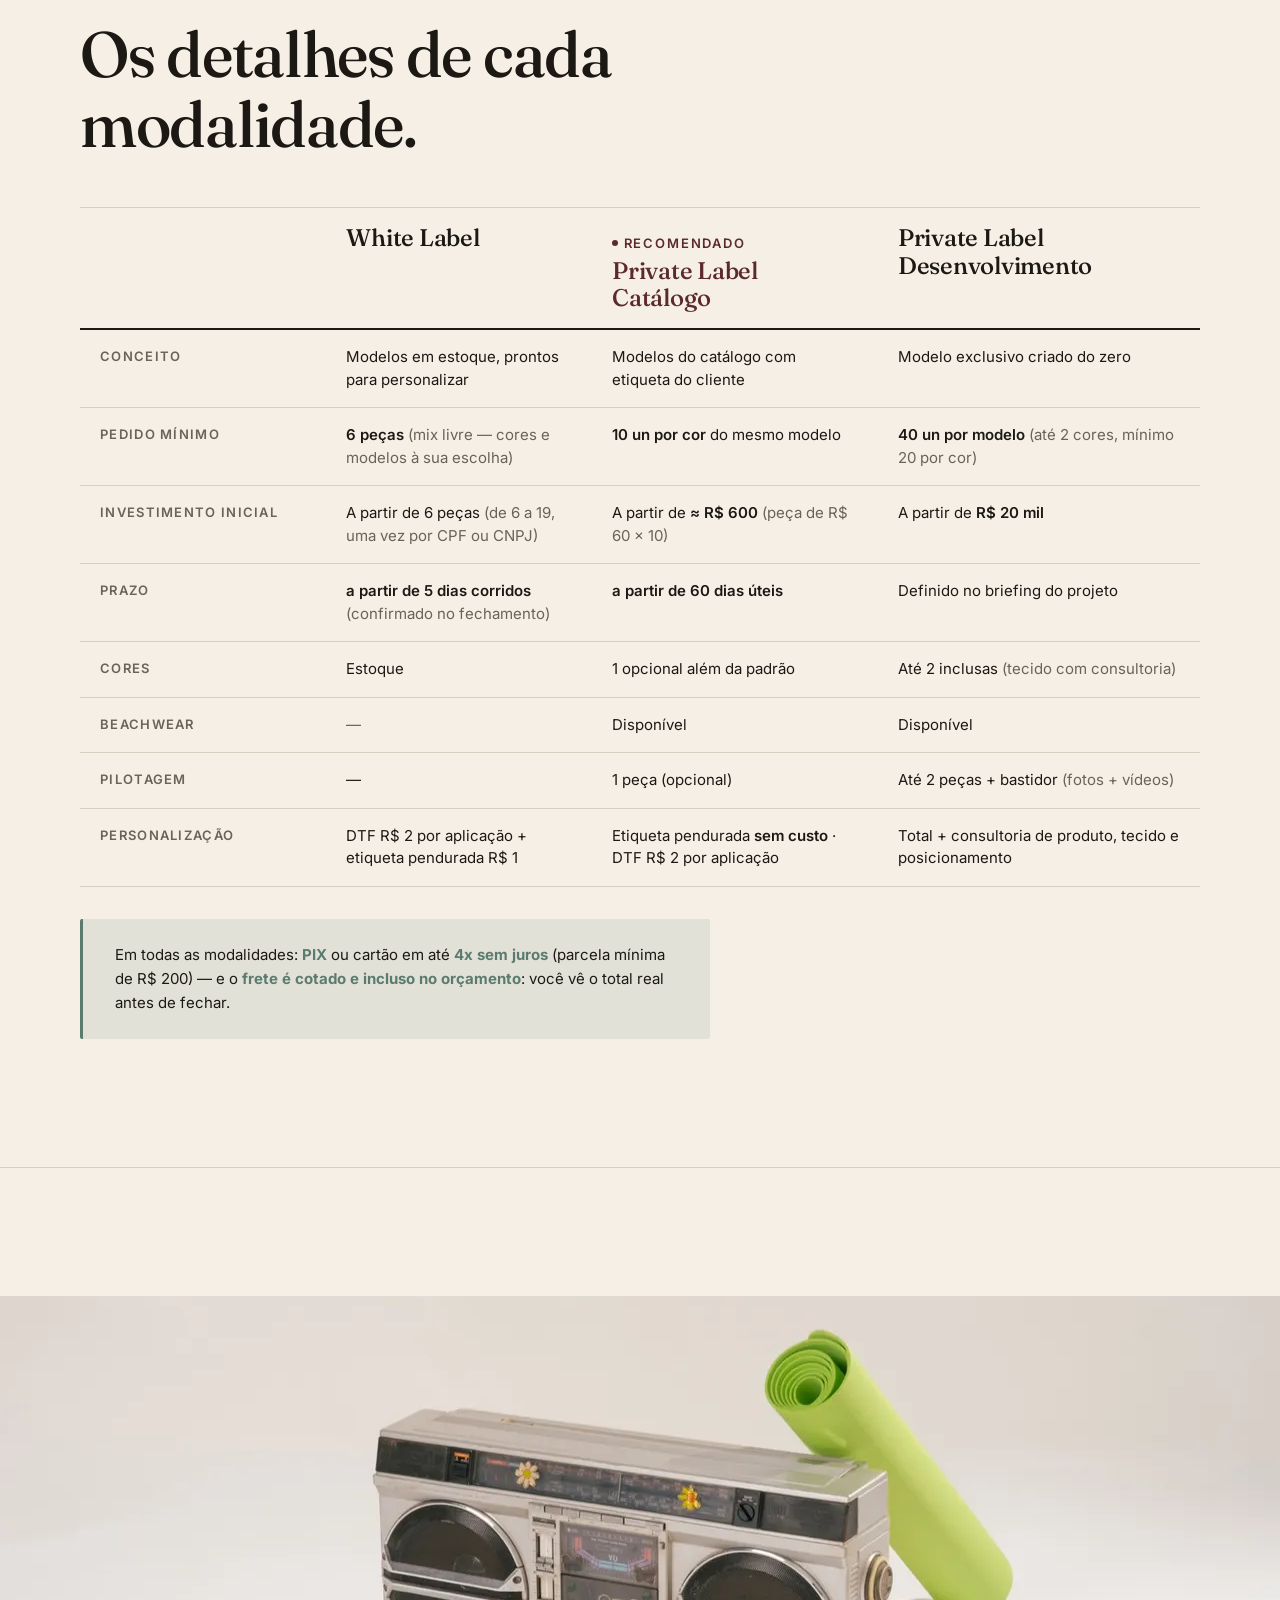
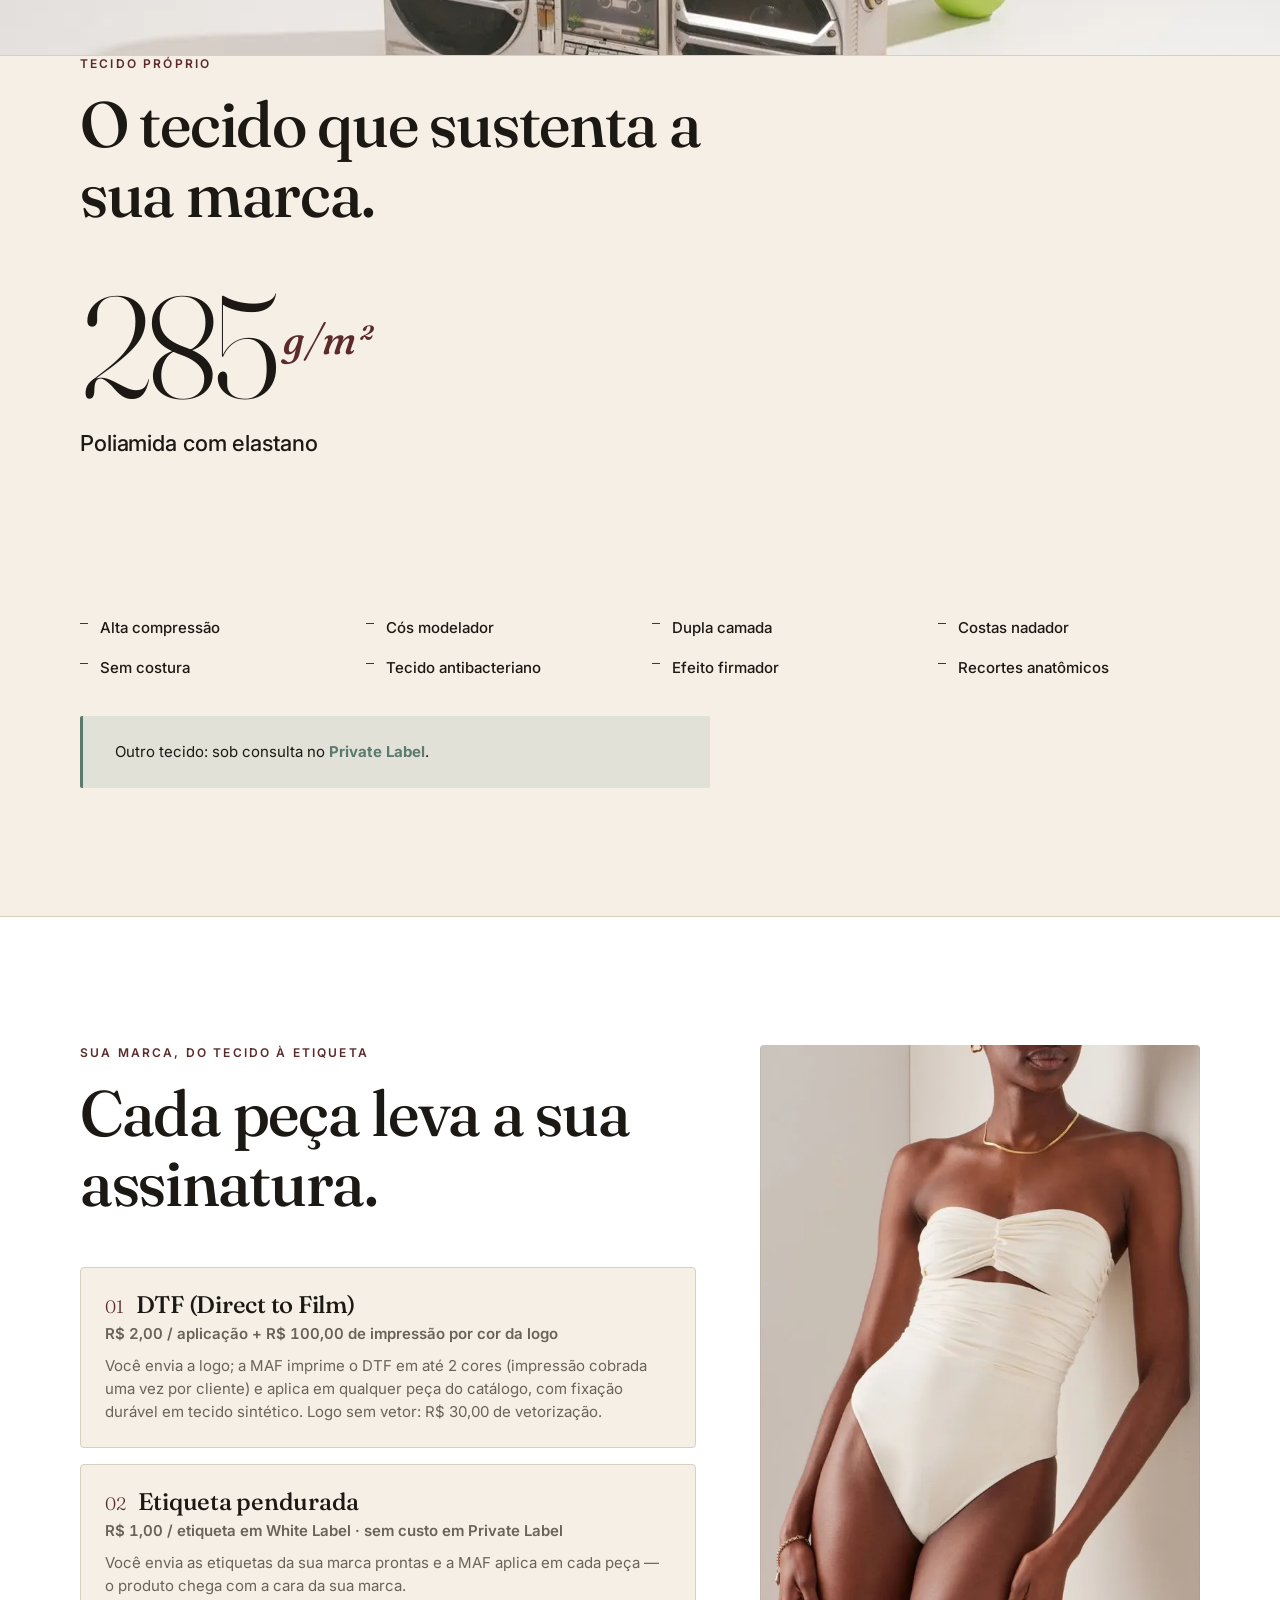
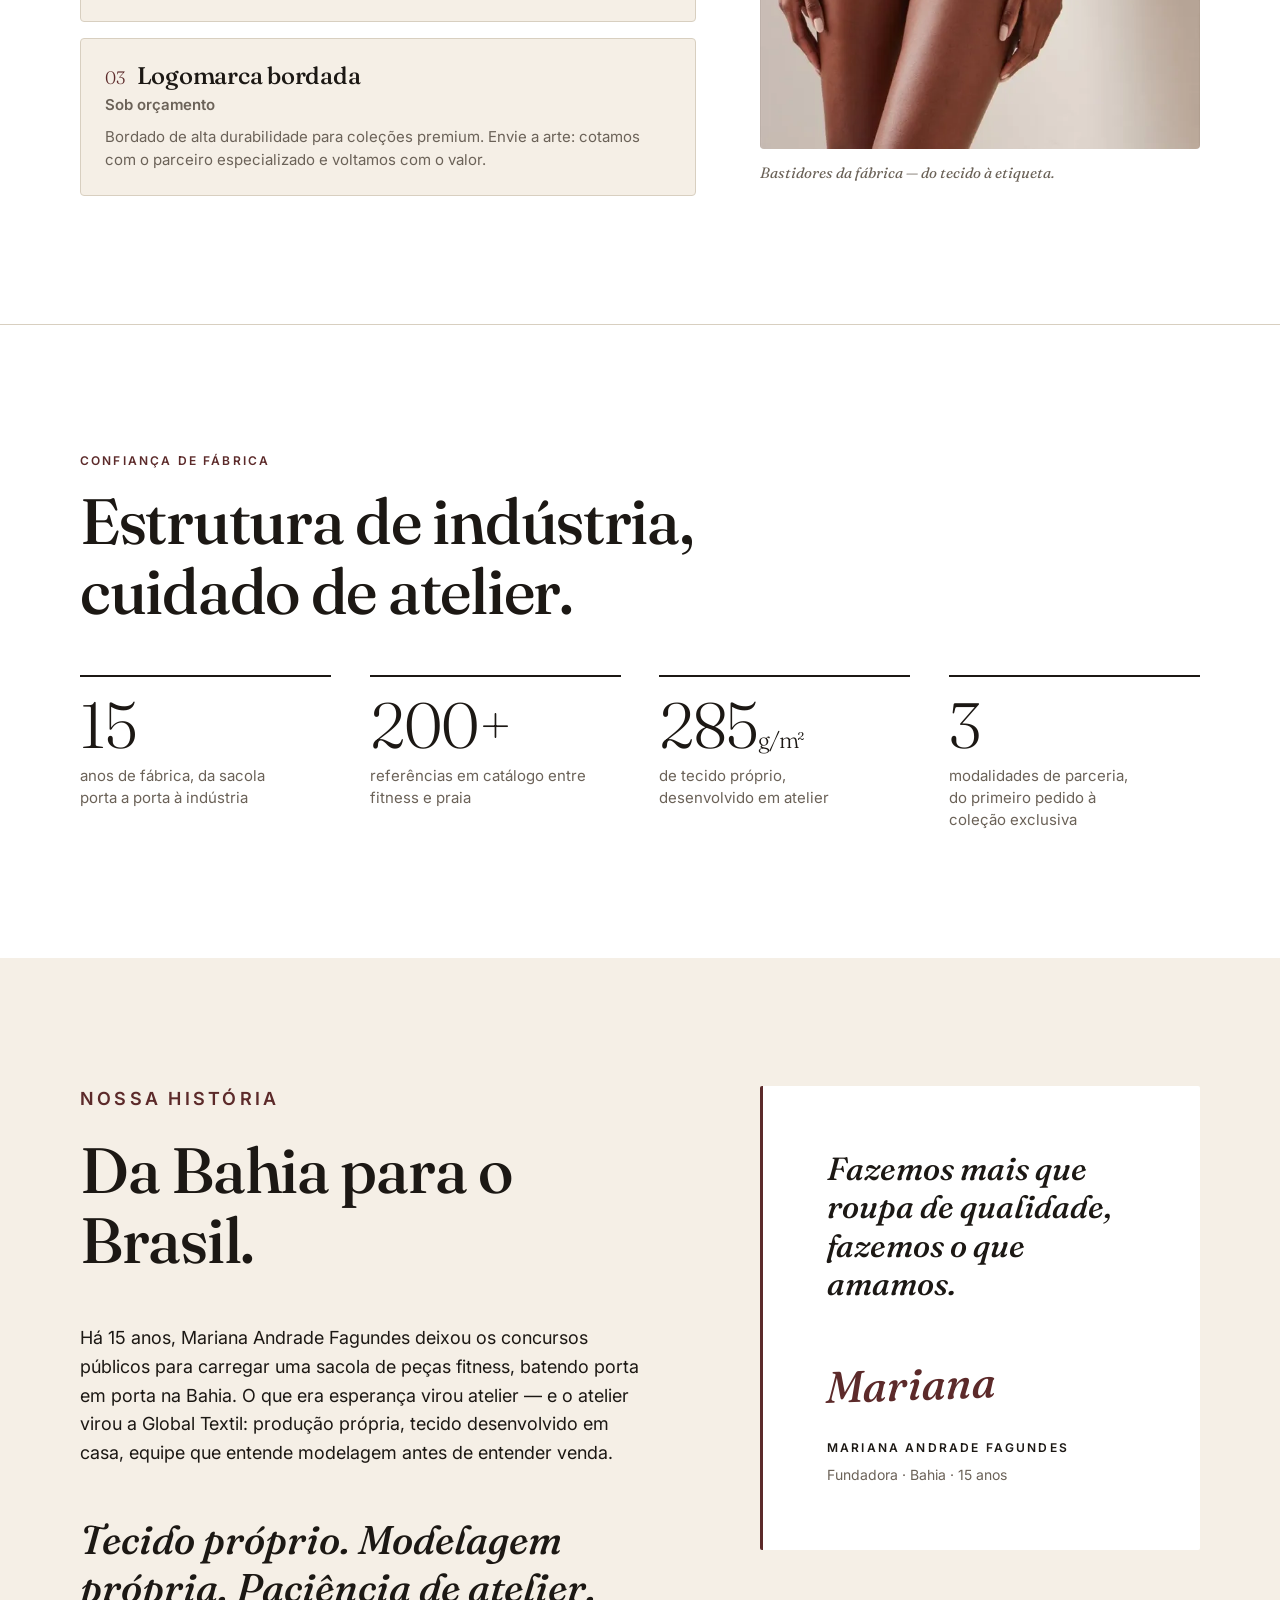
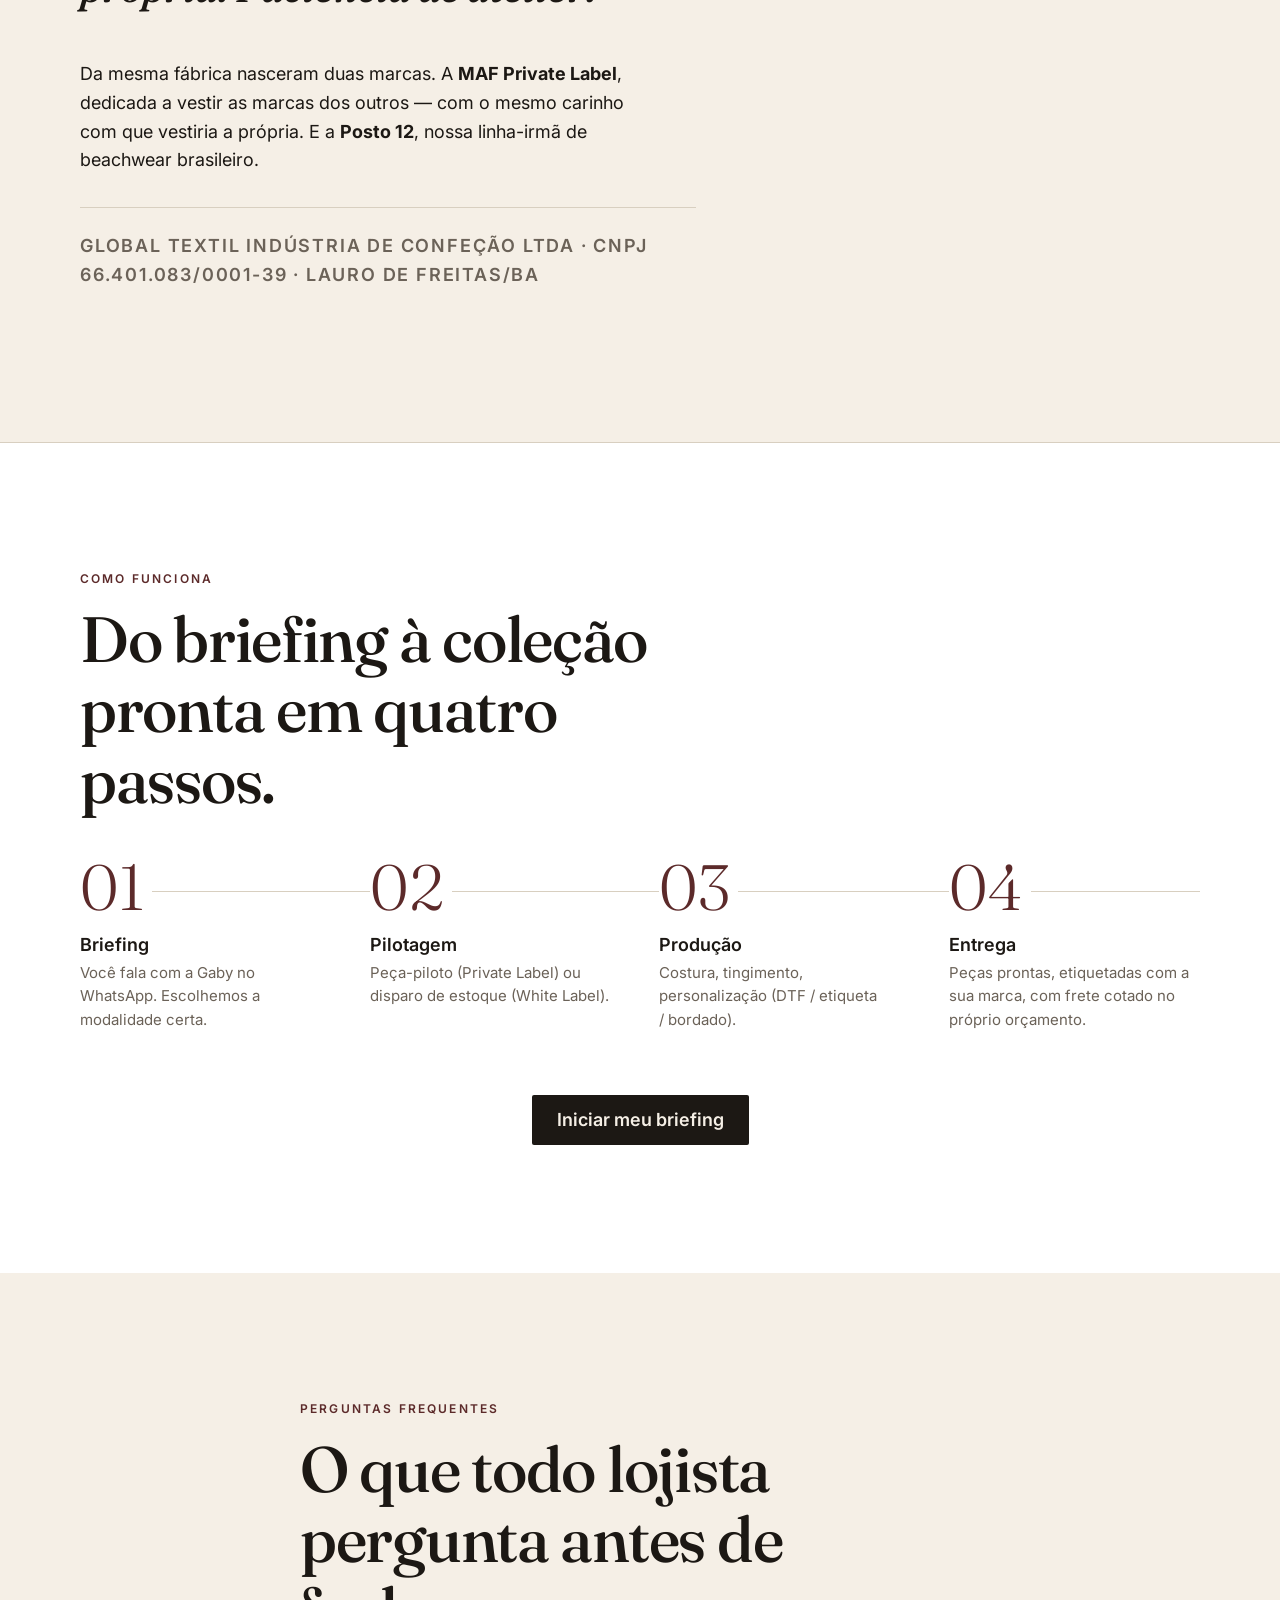
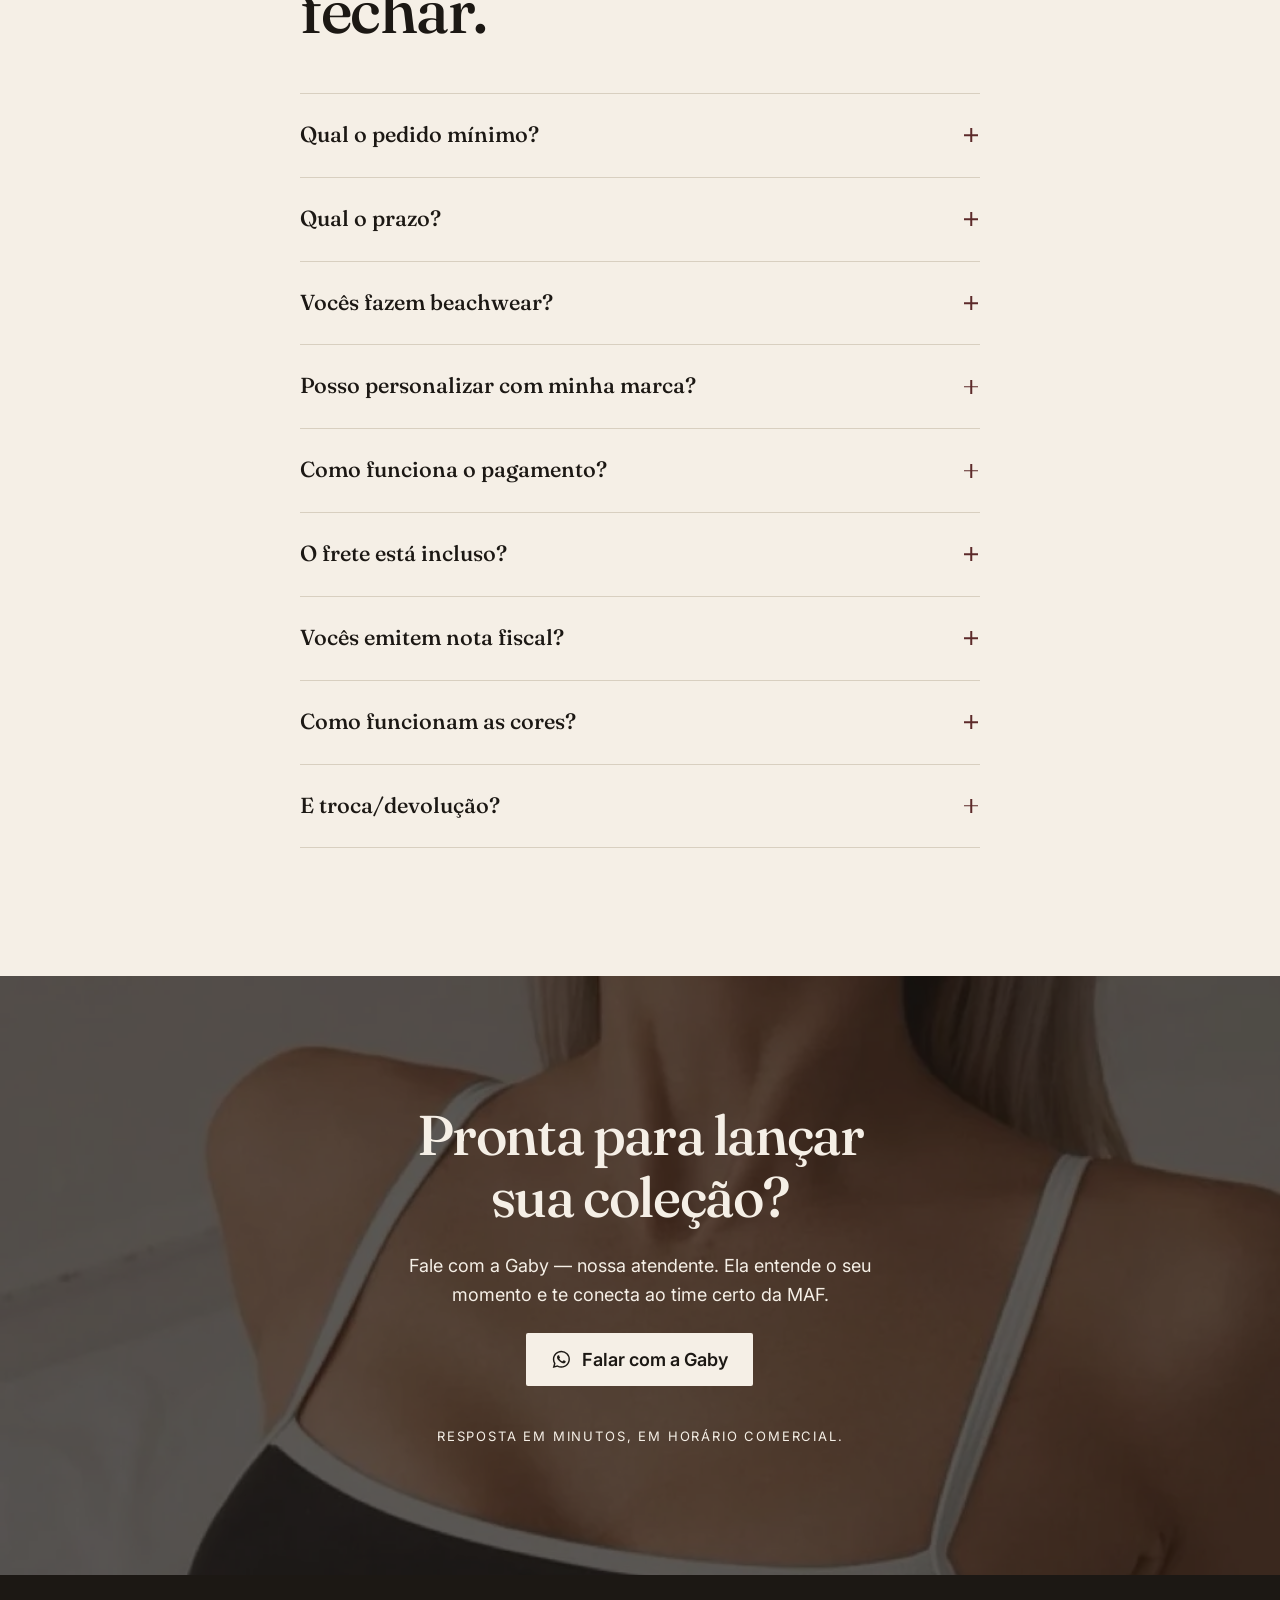
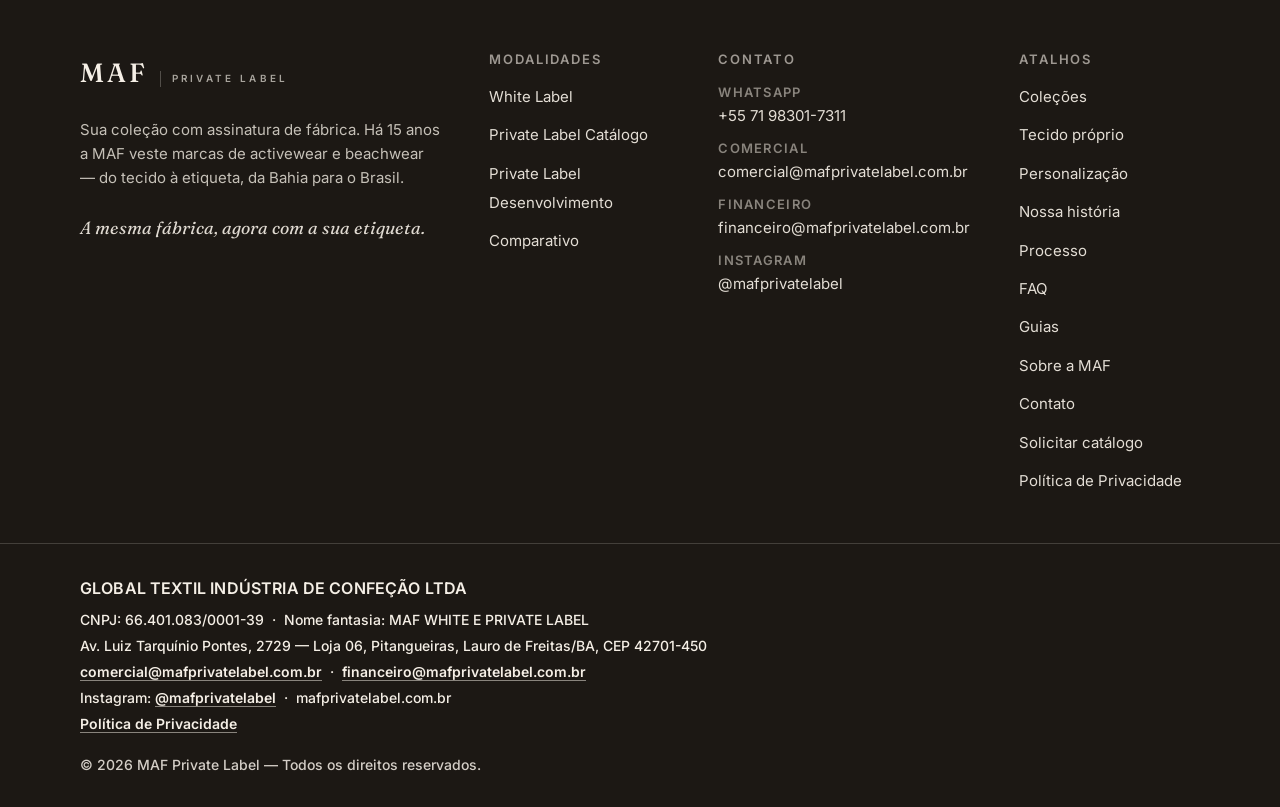
==== commit 22787538: "fix: ajustes da revisão nas páginas novas e no nginx - praia: não promete catálogo que não existe; b" ====
--- a/index.html
+++ b/index.html
@@ -484,7 +484,7 @@
         </ul>
 
         <aside class="callout callout-sage reveal" style="--i:6">
-          Personalização de tecido disponível apenas em <strong>Private Label Desenvolvimento</strong>.
+          Outro tecido: sob consulta no <strong>Private Label</strong>.
         </aside>
       </div>
     </section>
@@ -880,6 +880,9 @@
           <li><a href="/#historia">Nossa história</a></li>
           <li><a href="/#processo">Processo</a></li>
           <li><a href="/#faq">FAQ</a></li>
+          <li><a href="/guias">Guias</a></li>
+          <li><a href="/sobre">Sobre a MAF</a></li>
+          <li><a href="/contato">Contato</a></li>
           <li><a href="https://wa.me/5571983017311" data-gaby="catalogo" target="_blank" rel="noopener">Solicitar catálogo</a></li>
           <li><a href="/privacidade">Política de Privacidade</a></li>
         </ul>
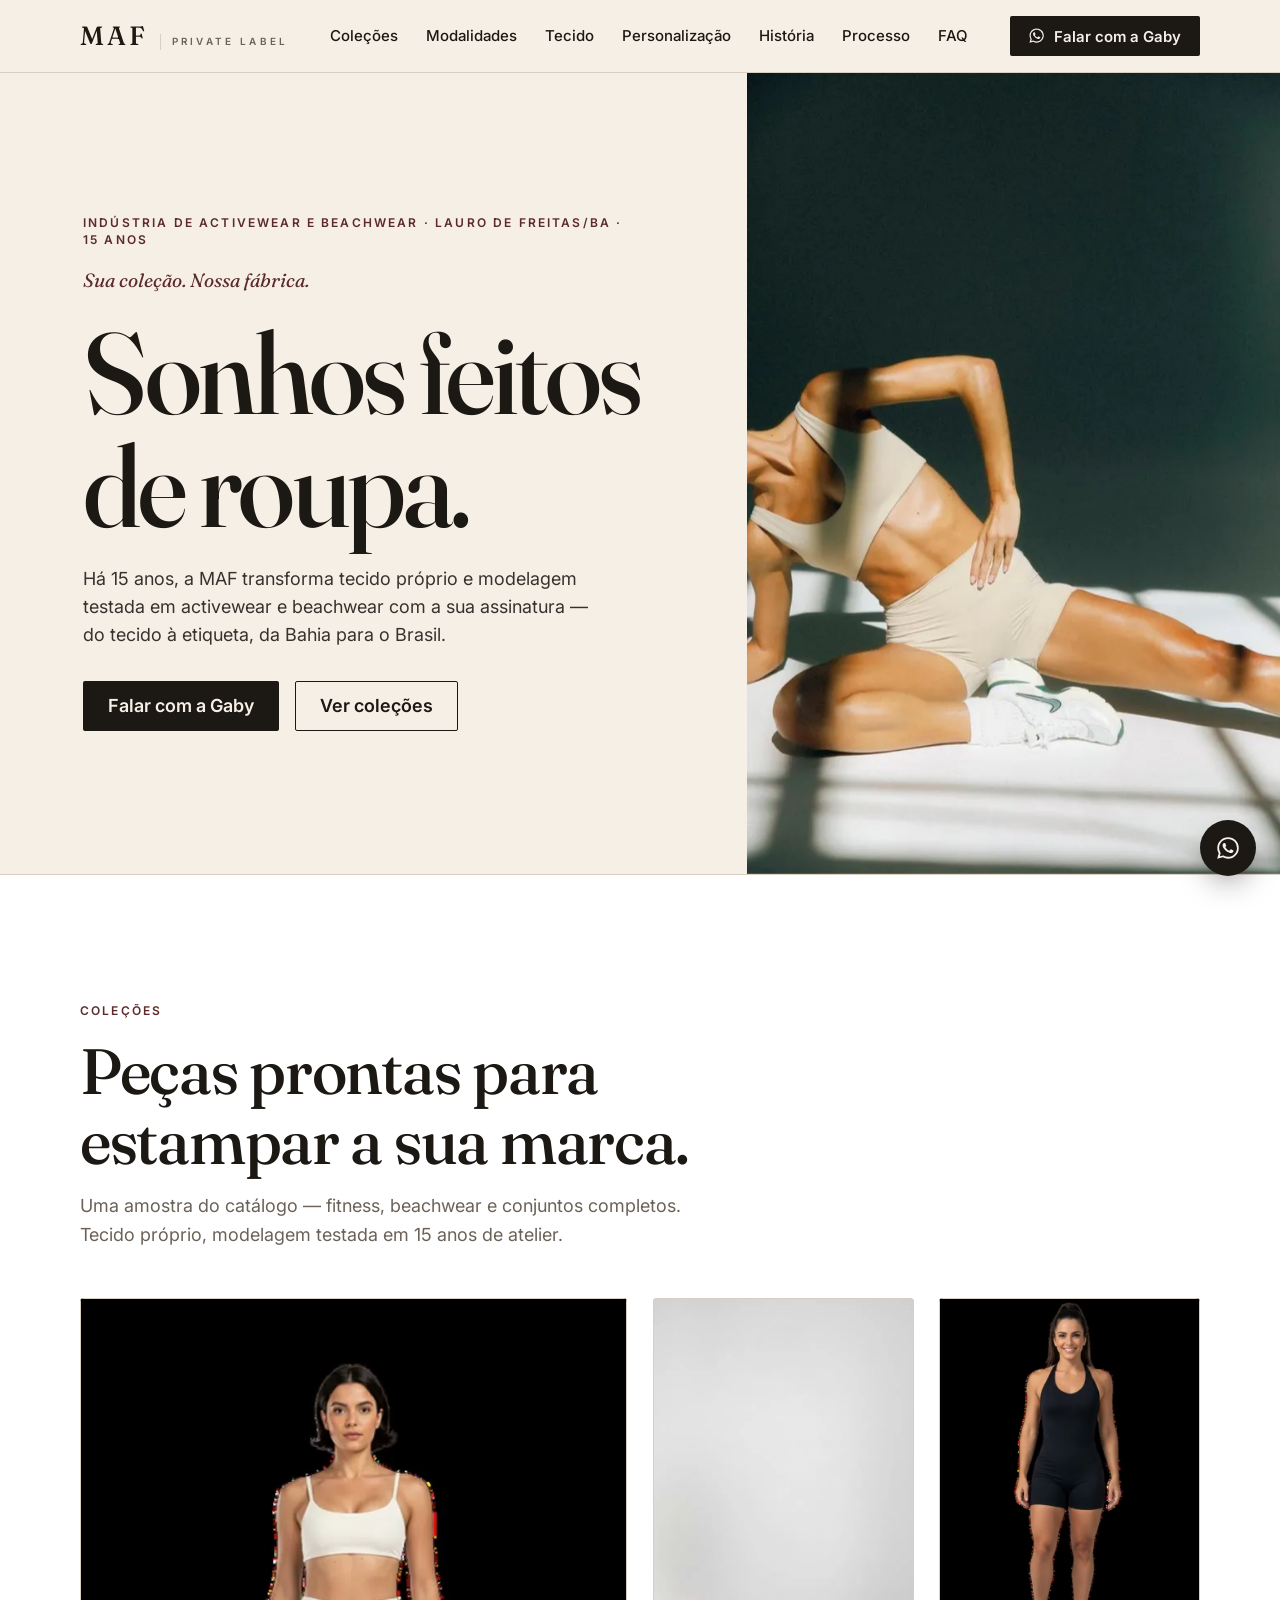
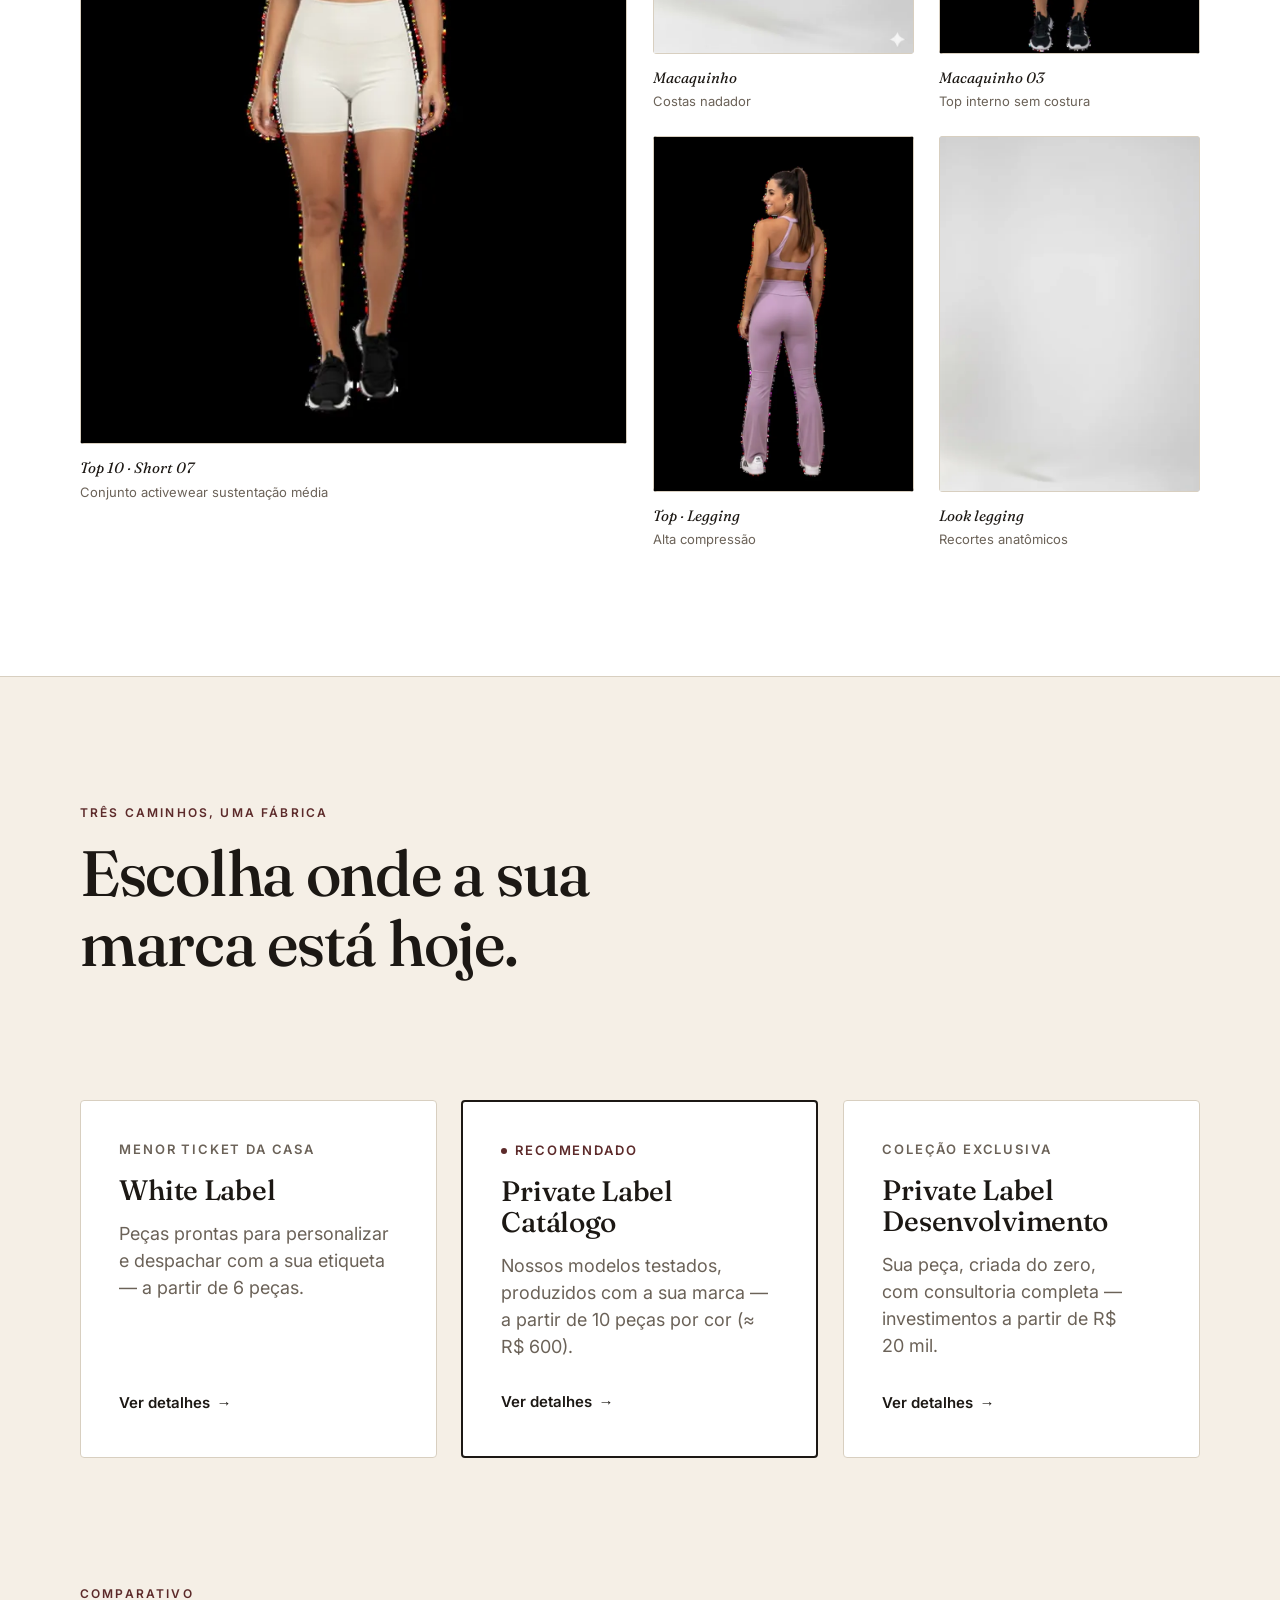
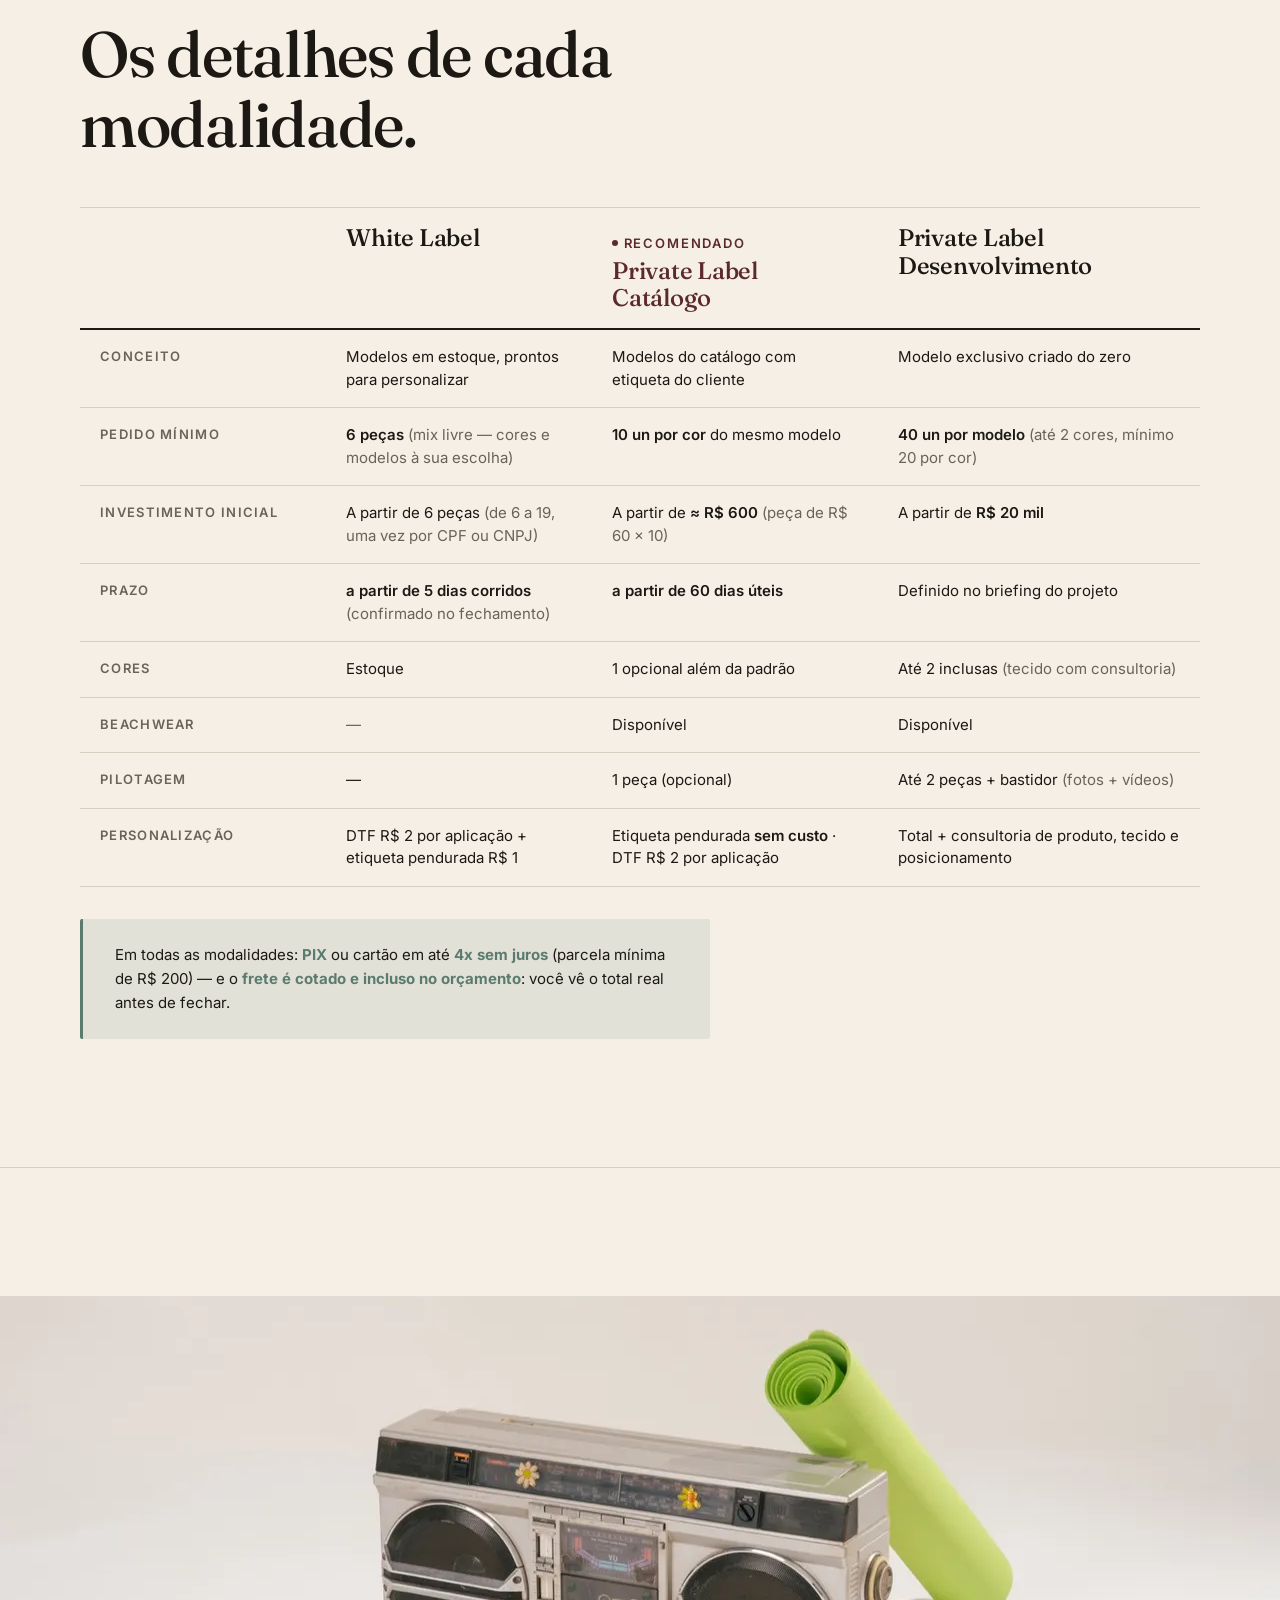
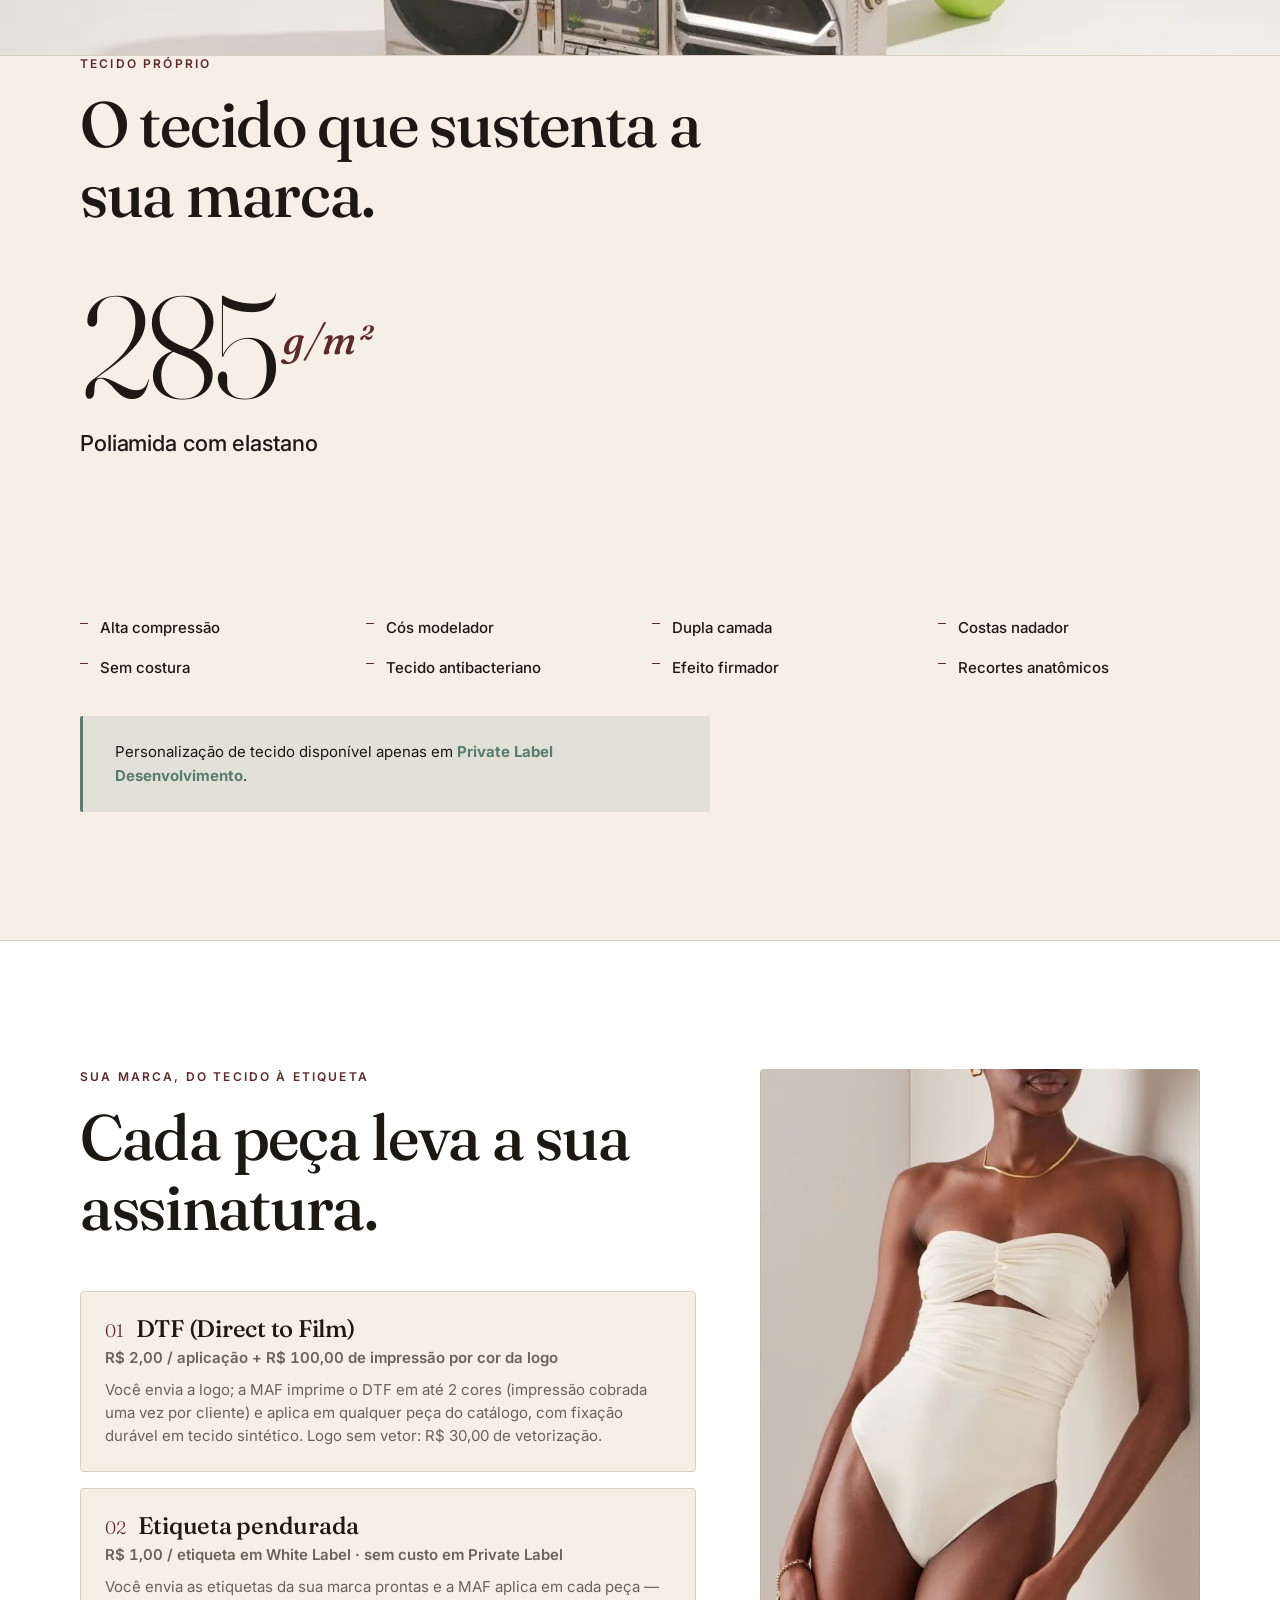
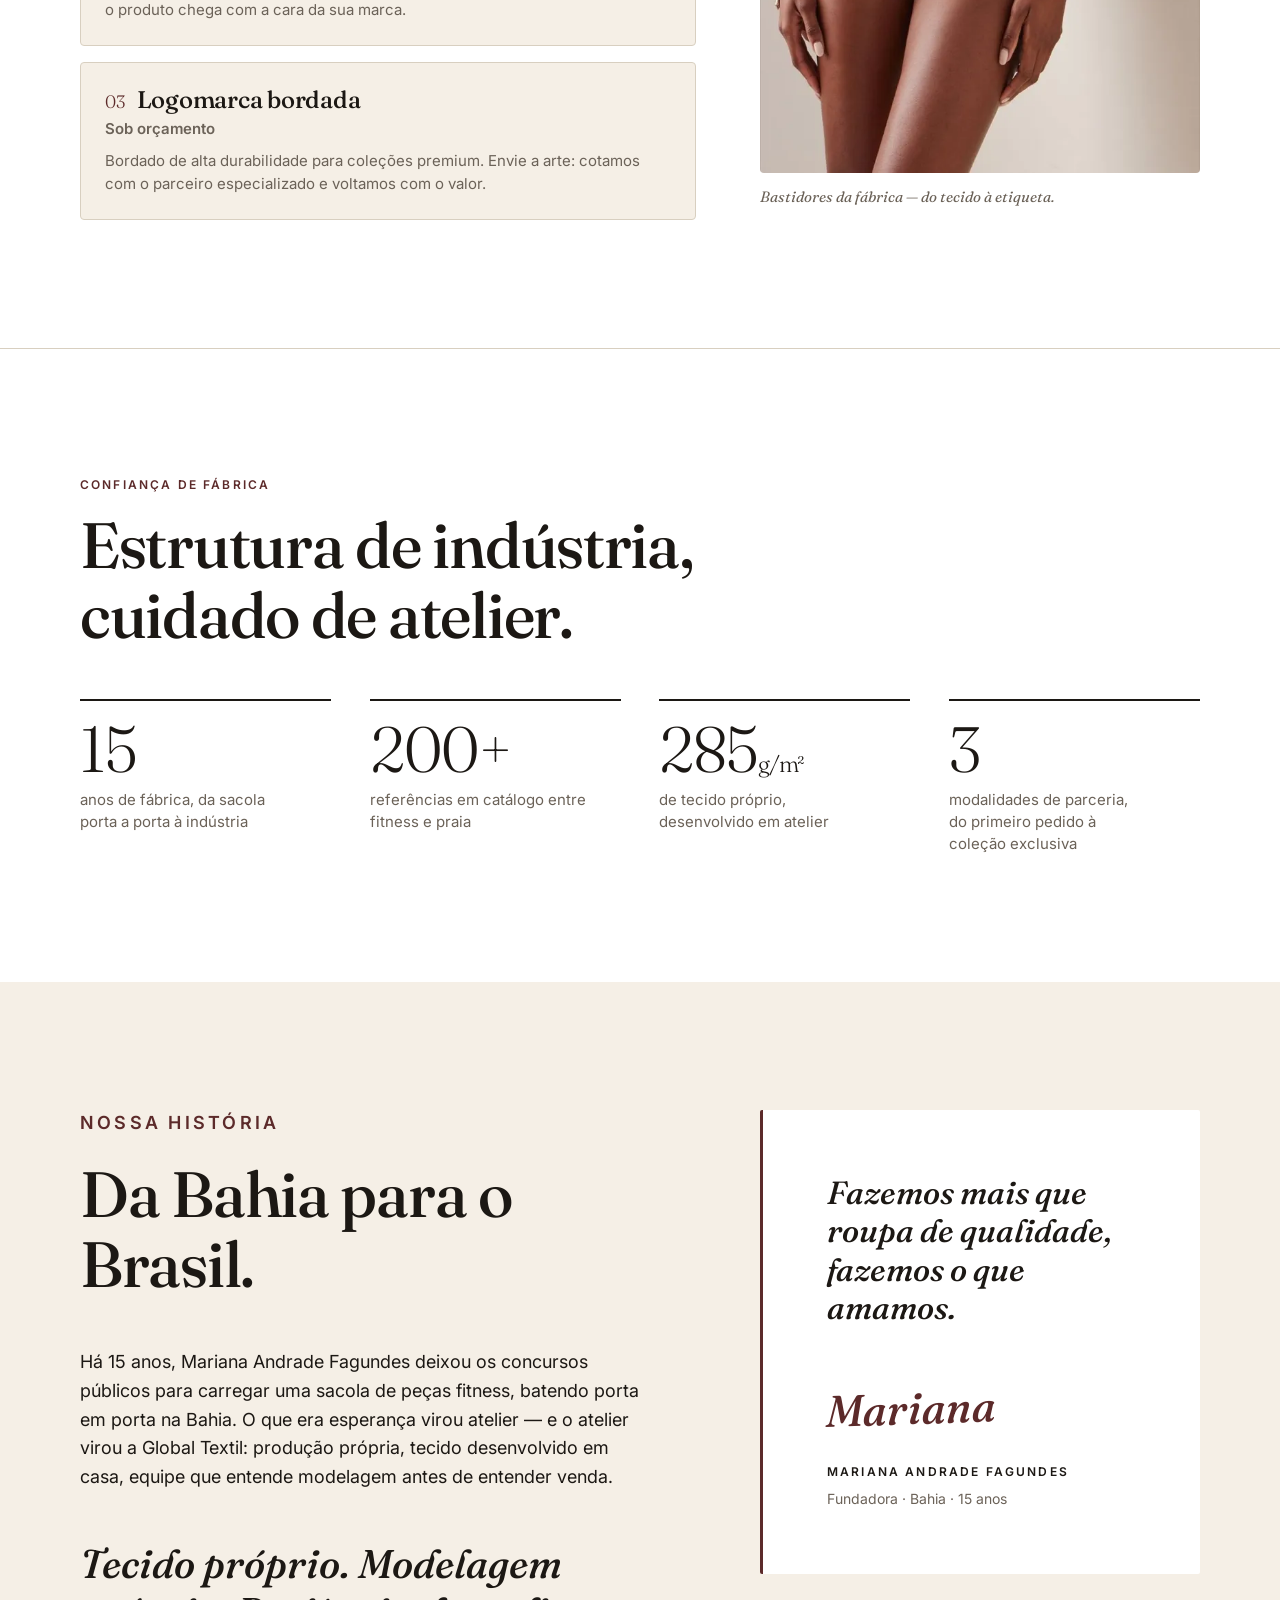
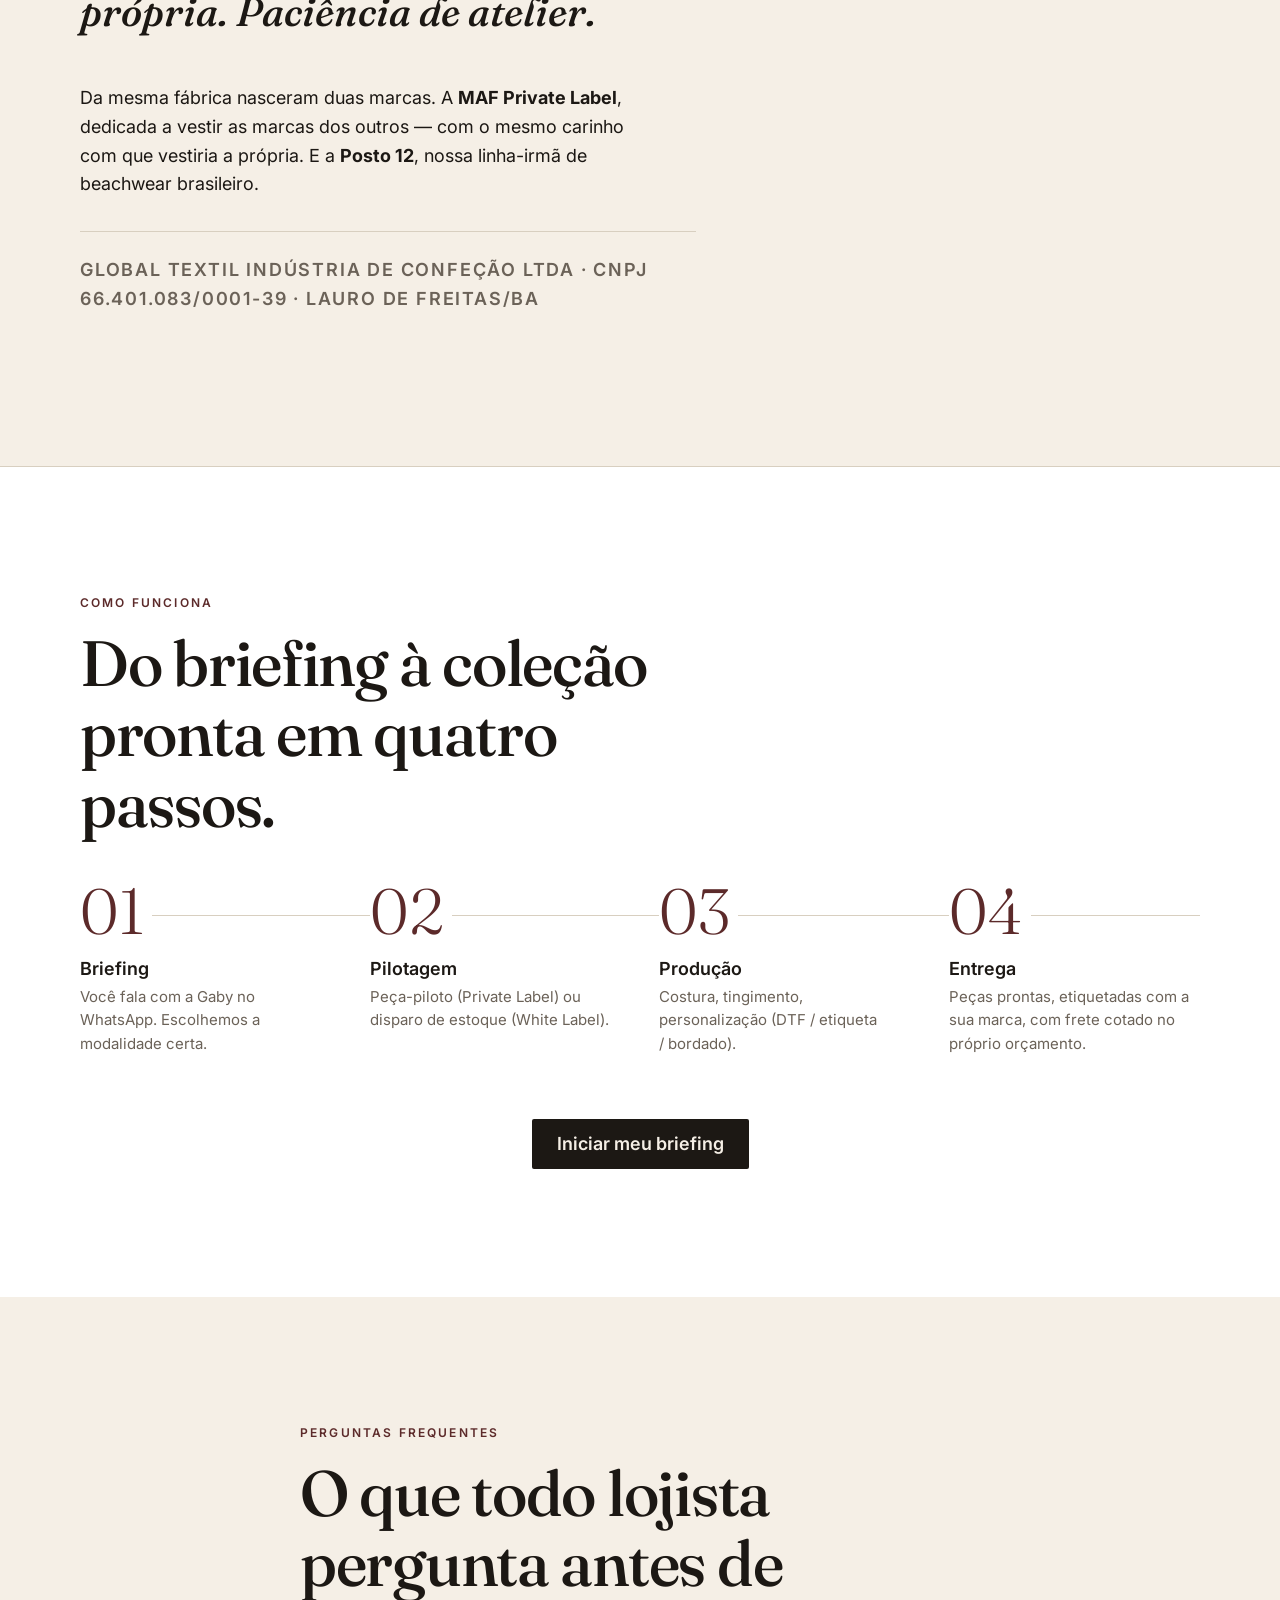
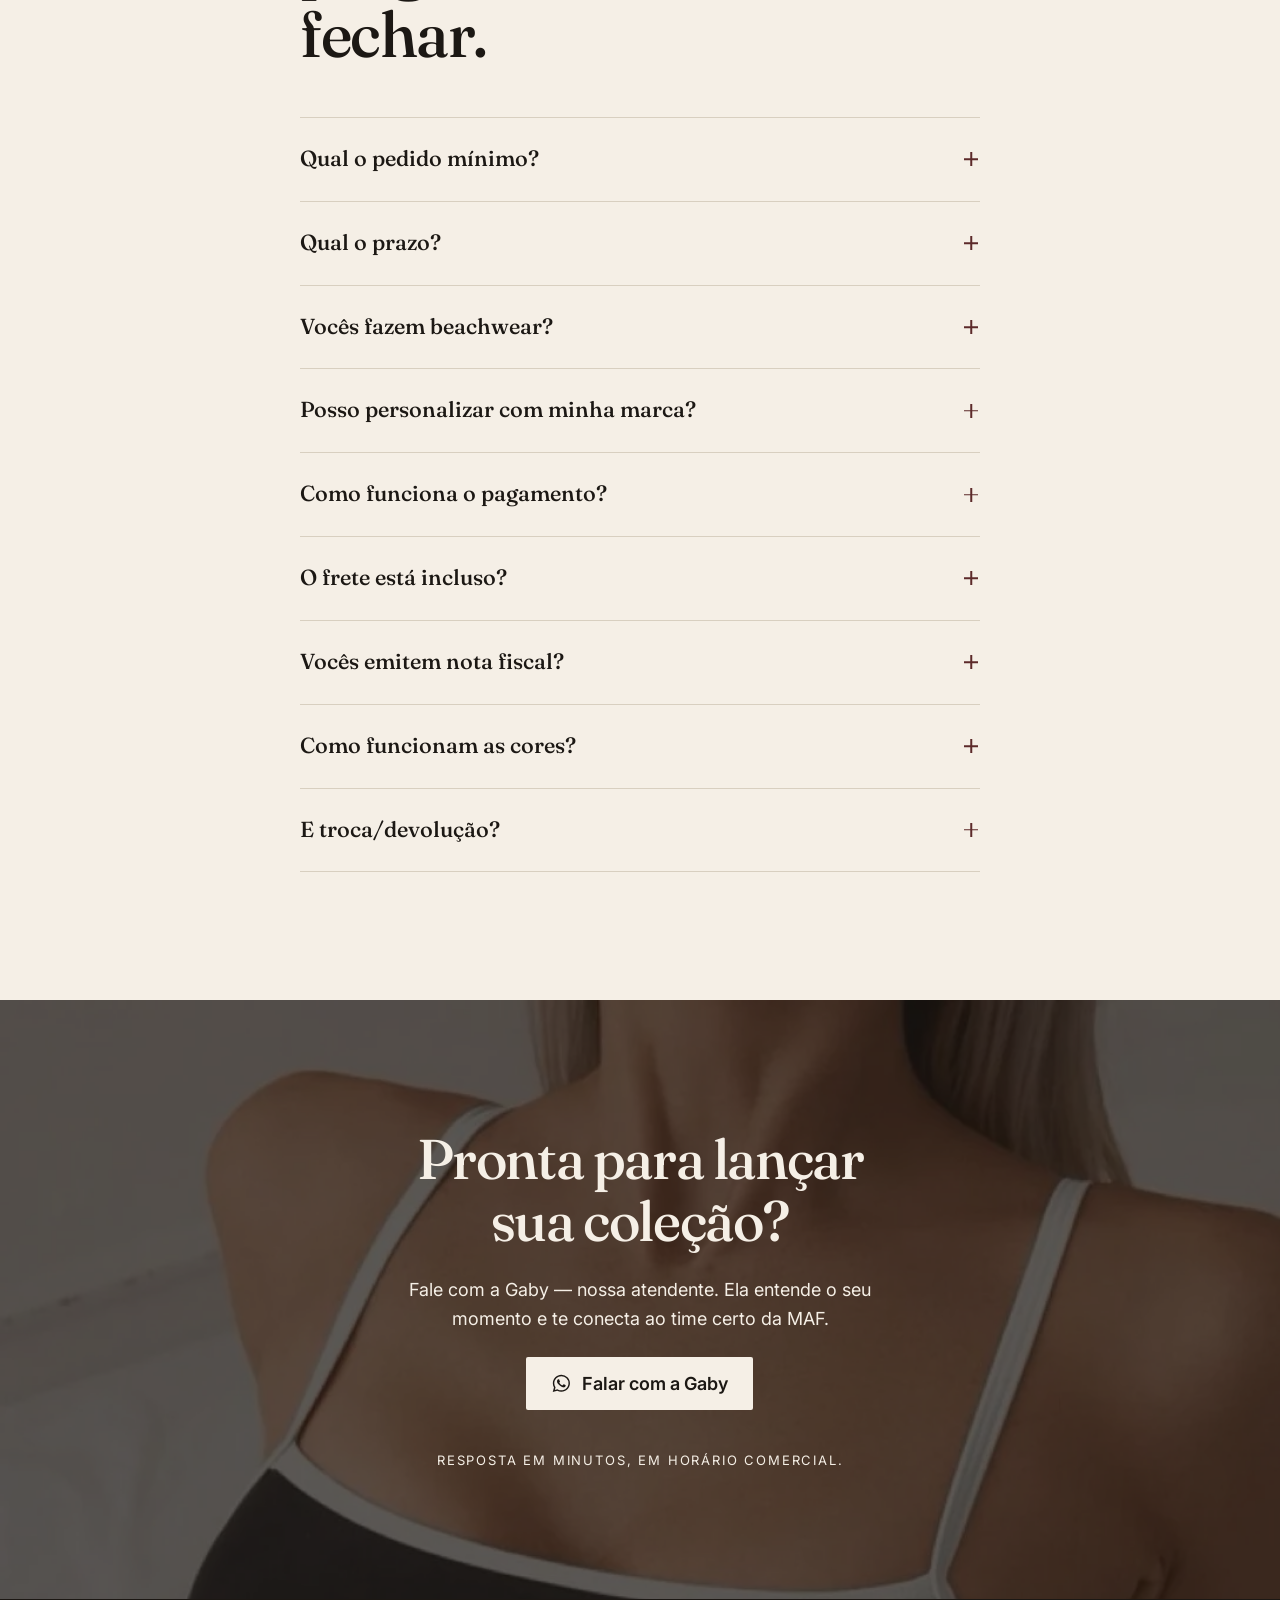
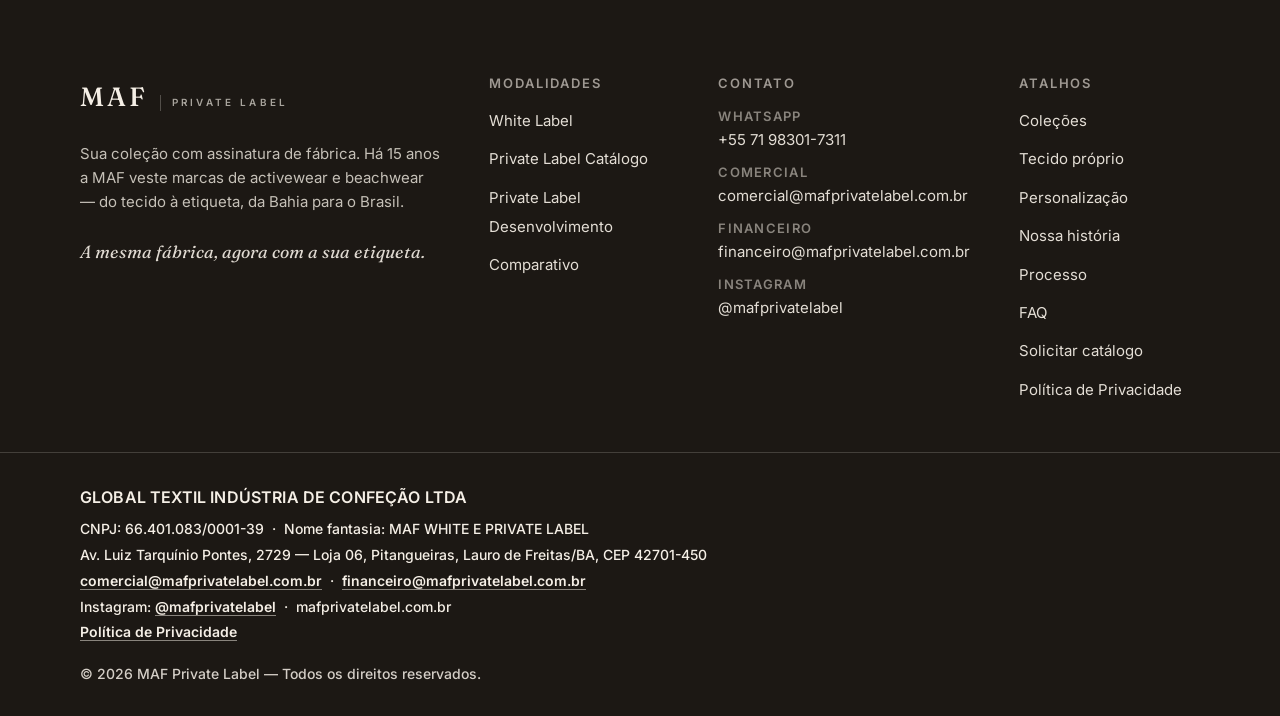
==== commit f21bc378: "fix: condições comerciais do site iguais às da Gaby (#3) * fix: condições comerciais do site iguais " ====
--- a/index.html
+++ b/index.html
@@ -484,7 +484,7 @@
         </ul>
 
         <aside class="callout callout-sage reveal" style="--i:6">
-          Outro tecido: sob consulta no <strong>Private Label</strong>.
+          Personalização de tecido disponível apenas em <strong>Private Label Desenvolvimento</strong>.
         </aside>
       </div>
     </section>
@@ -880,9 +880,6 @@
           <li><a href="/#historia">Nossa história</a></li>
           <li><a href="/#processo">Processo</a></li>
           <li><a href="/#faq">FAQ</a></li>
-          <li><a href="/guias">Guias</a></li>
-          <li><a href="/sobre">Sobre a MAF</a></li>
-          <li><a href="/contato">Contato</a></li>
           <li><a href="https://wa.me/5571983017311" data-gaby="catalogo" target="_blank" rel="noopener">Solicitar catálogo</a></li>
           <li><a href="/privacidade">Política de Privacidade</a></li>
         </ul>
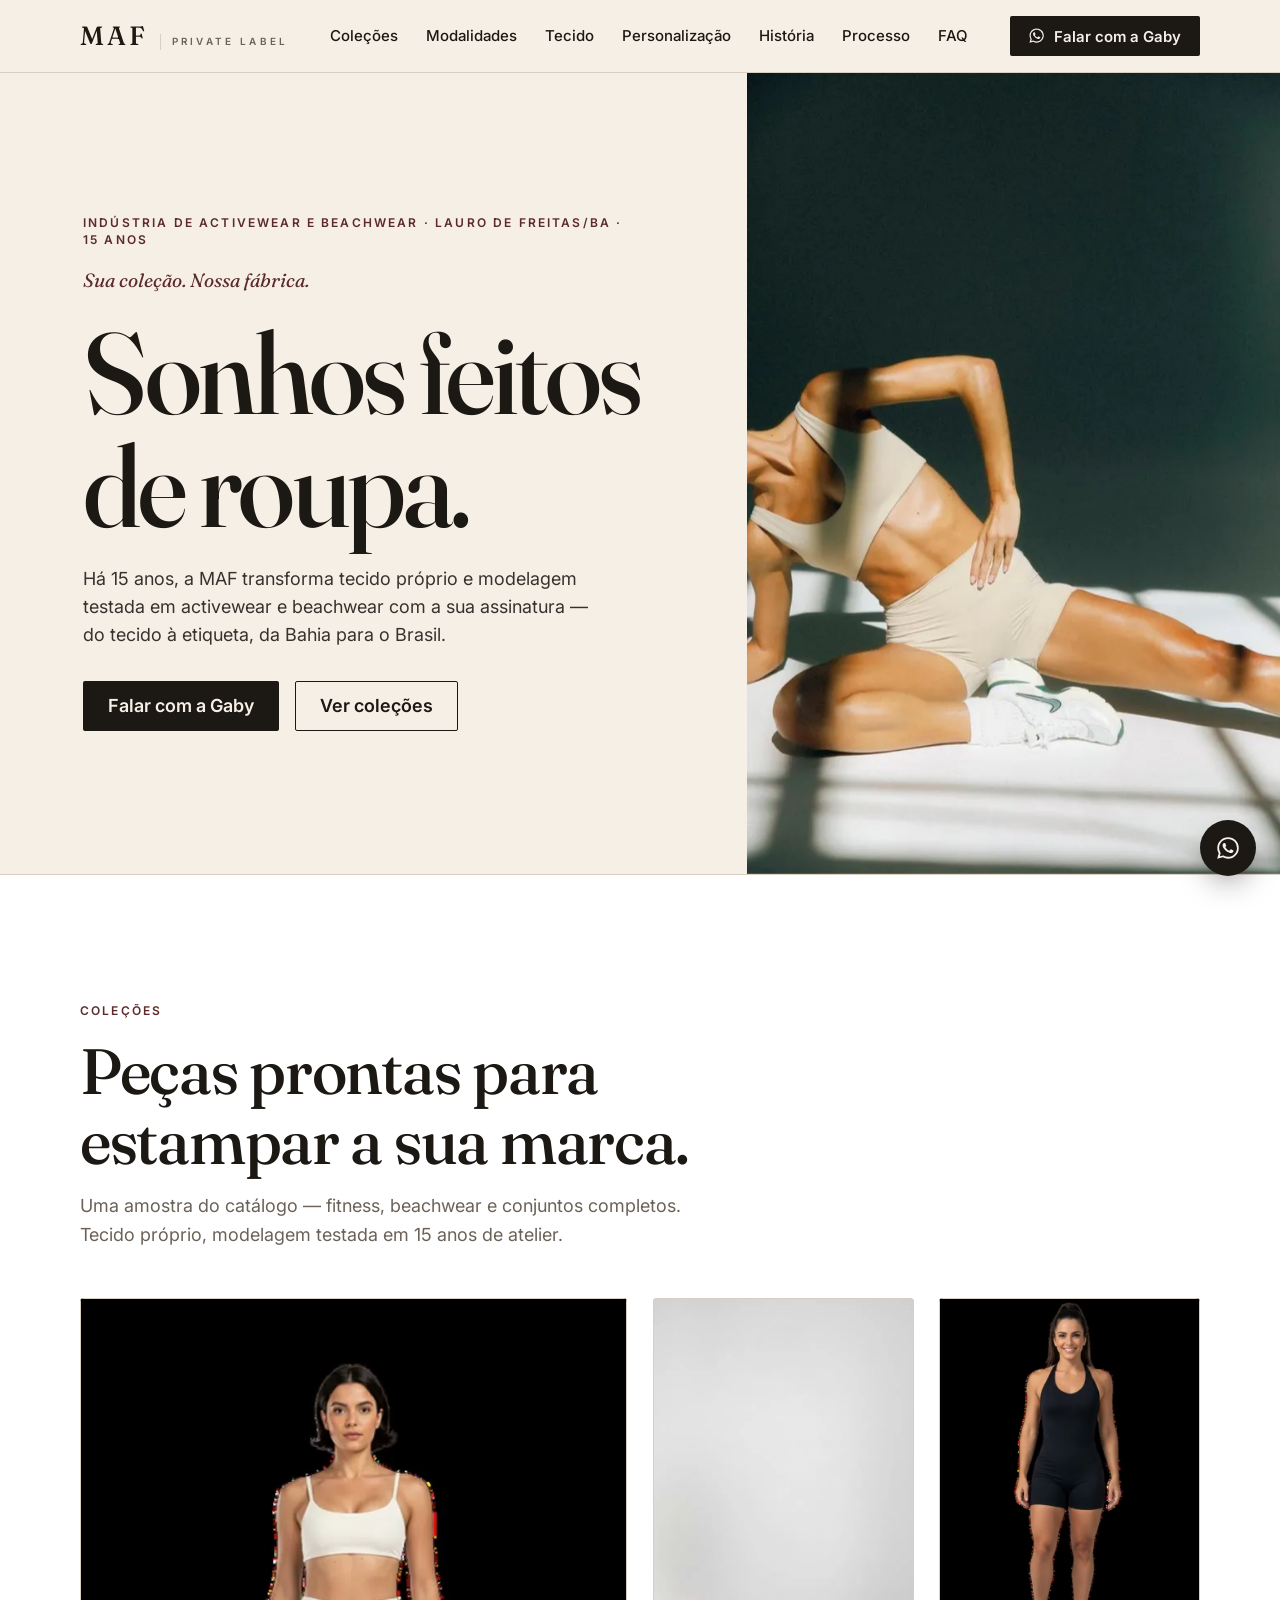
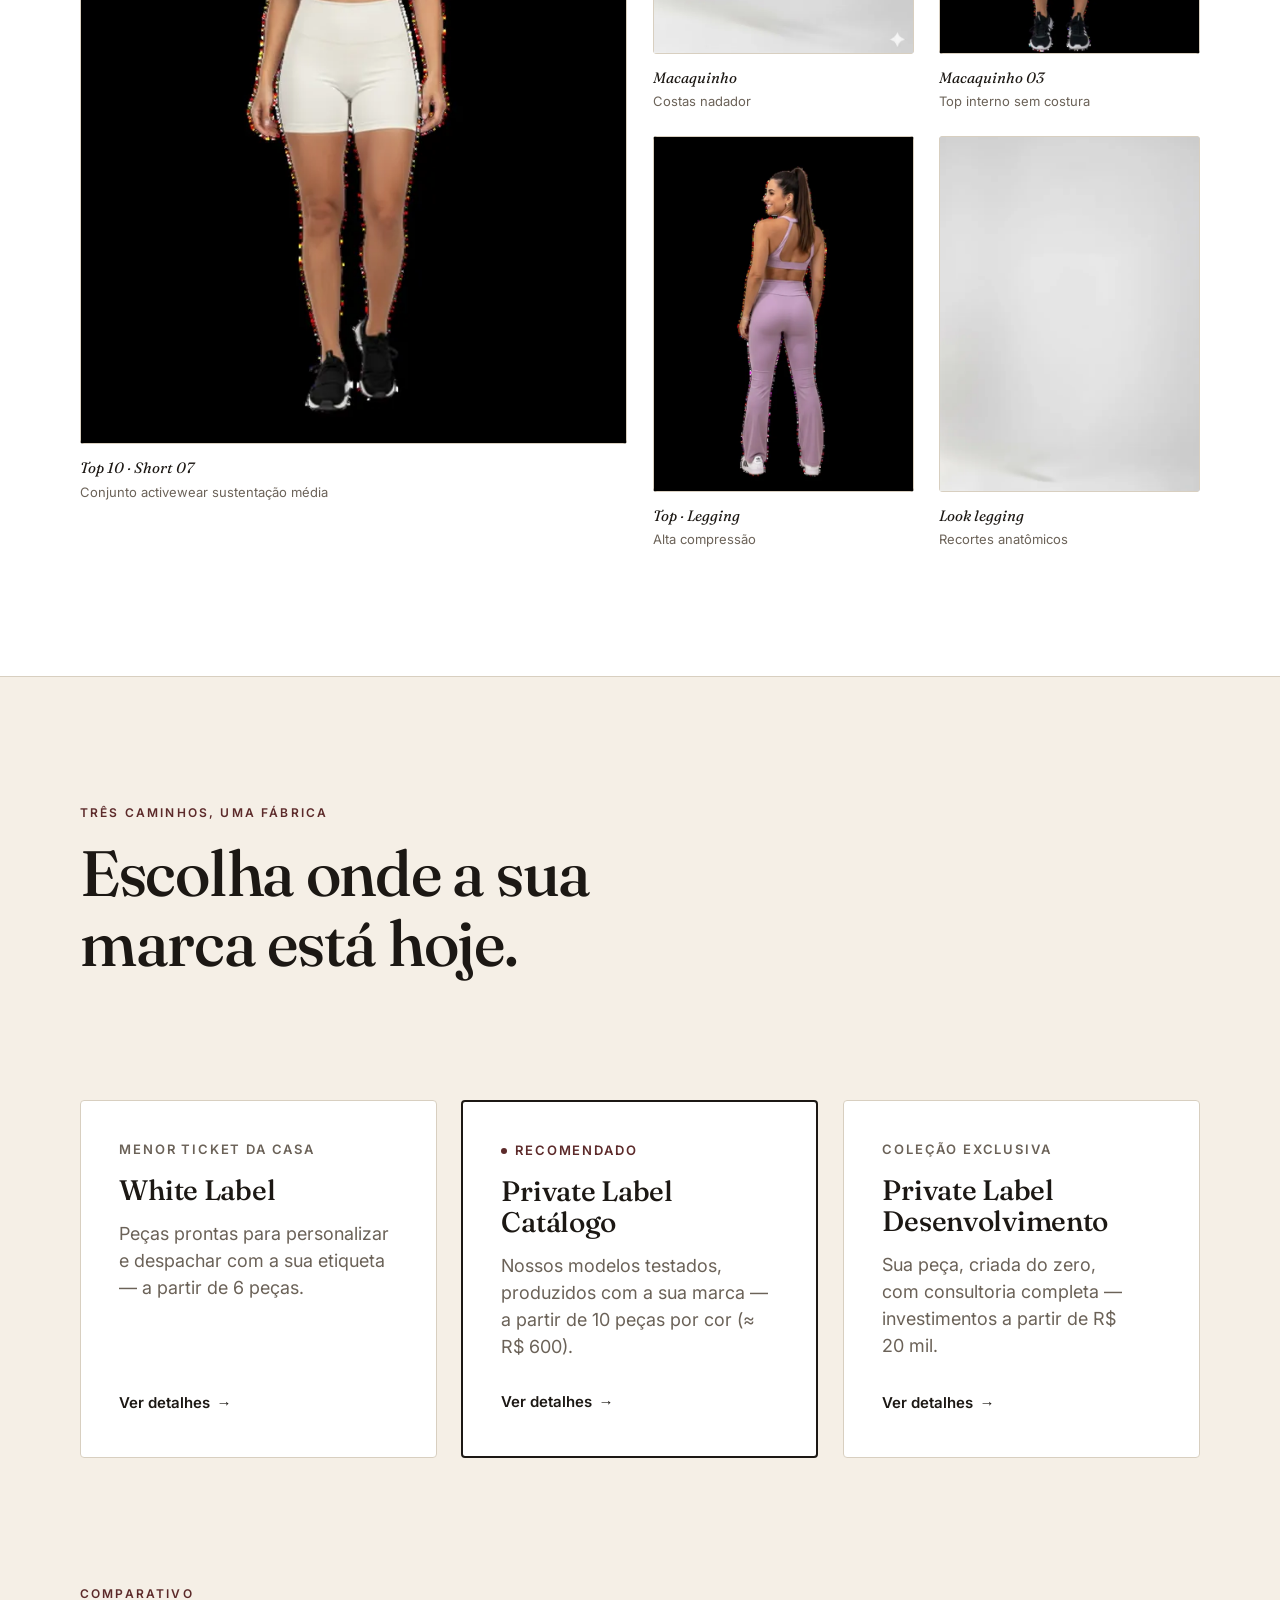
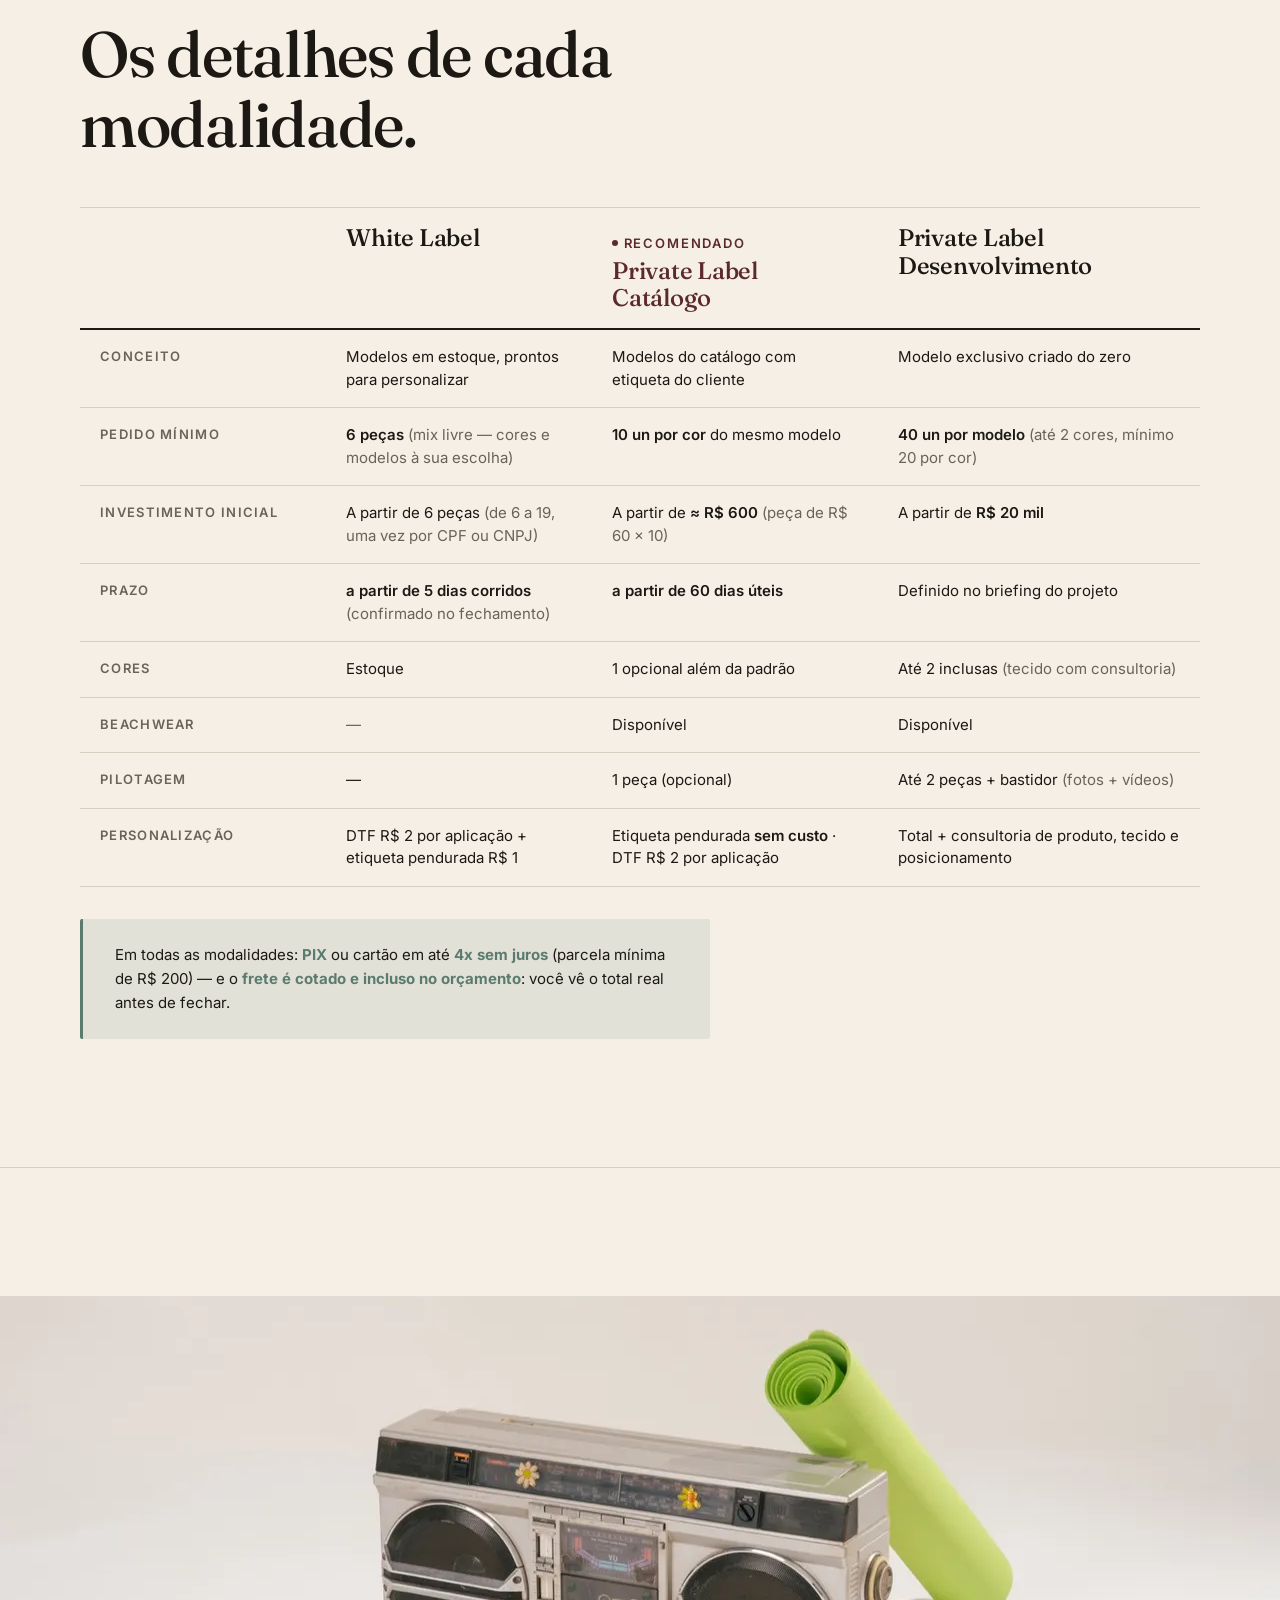
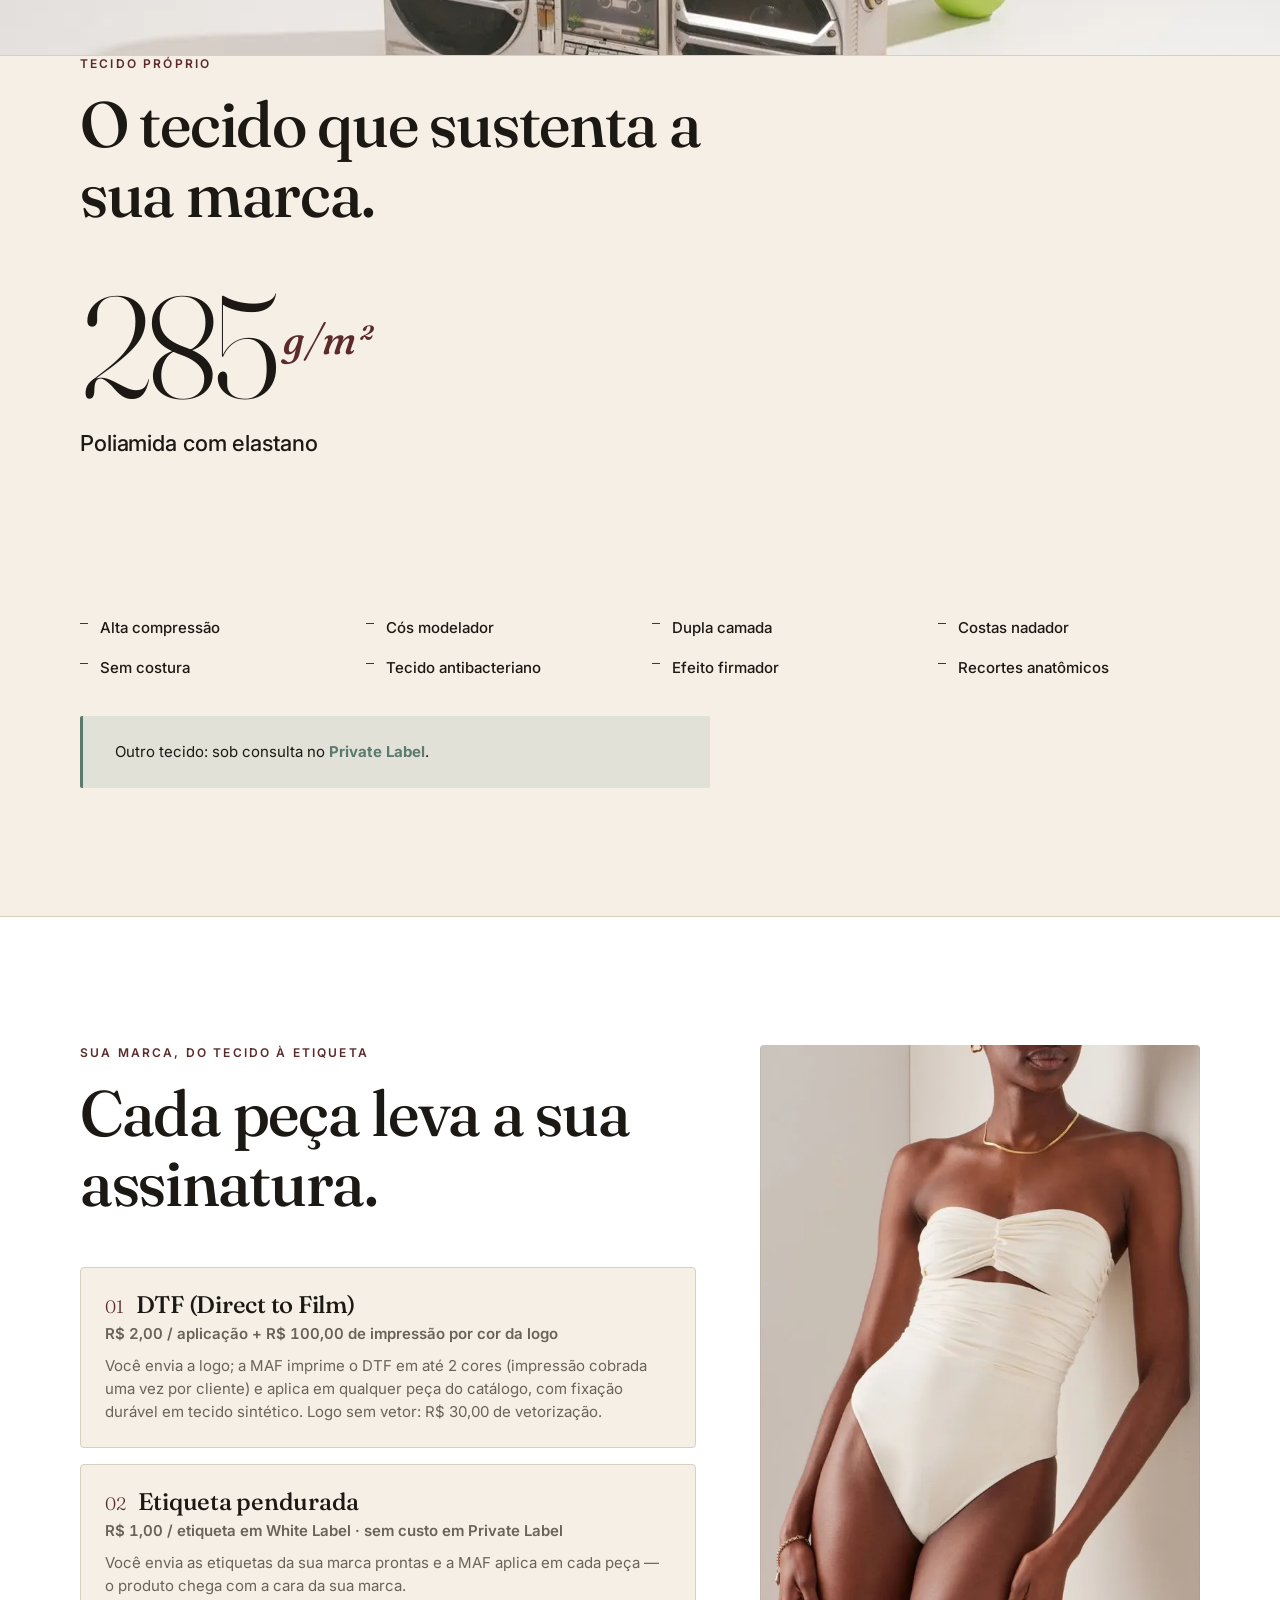
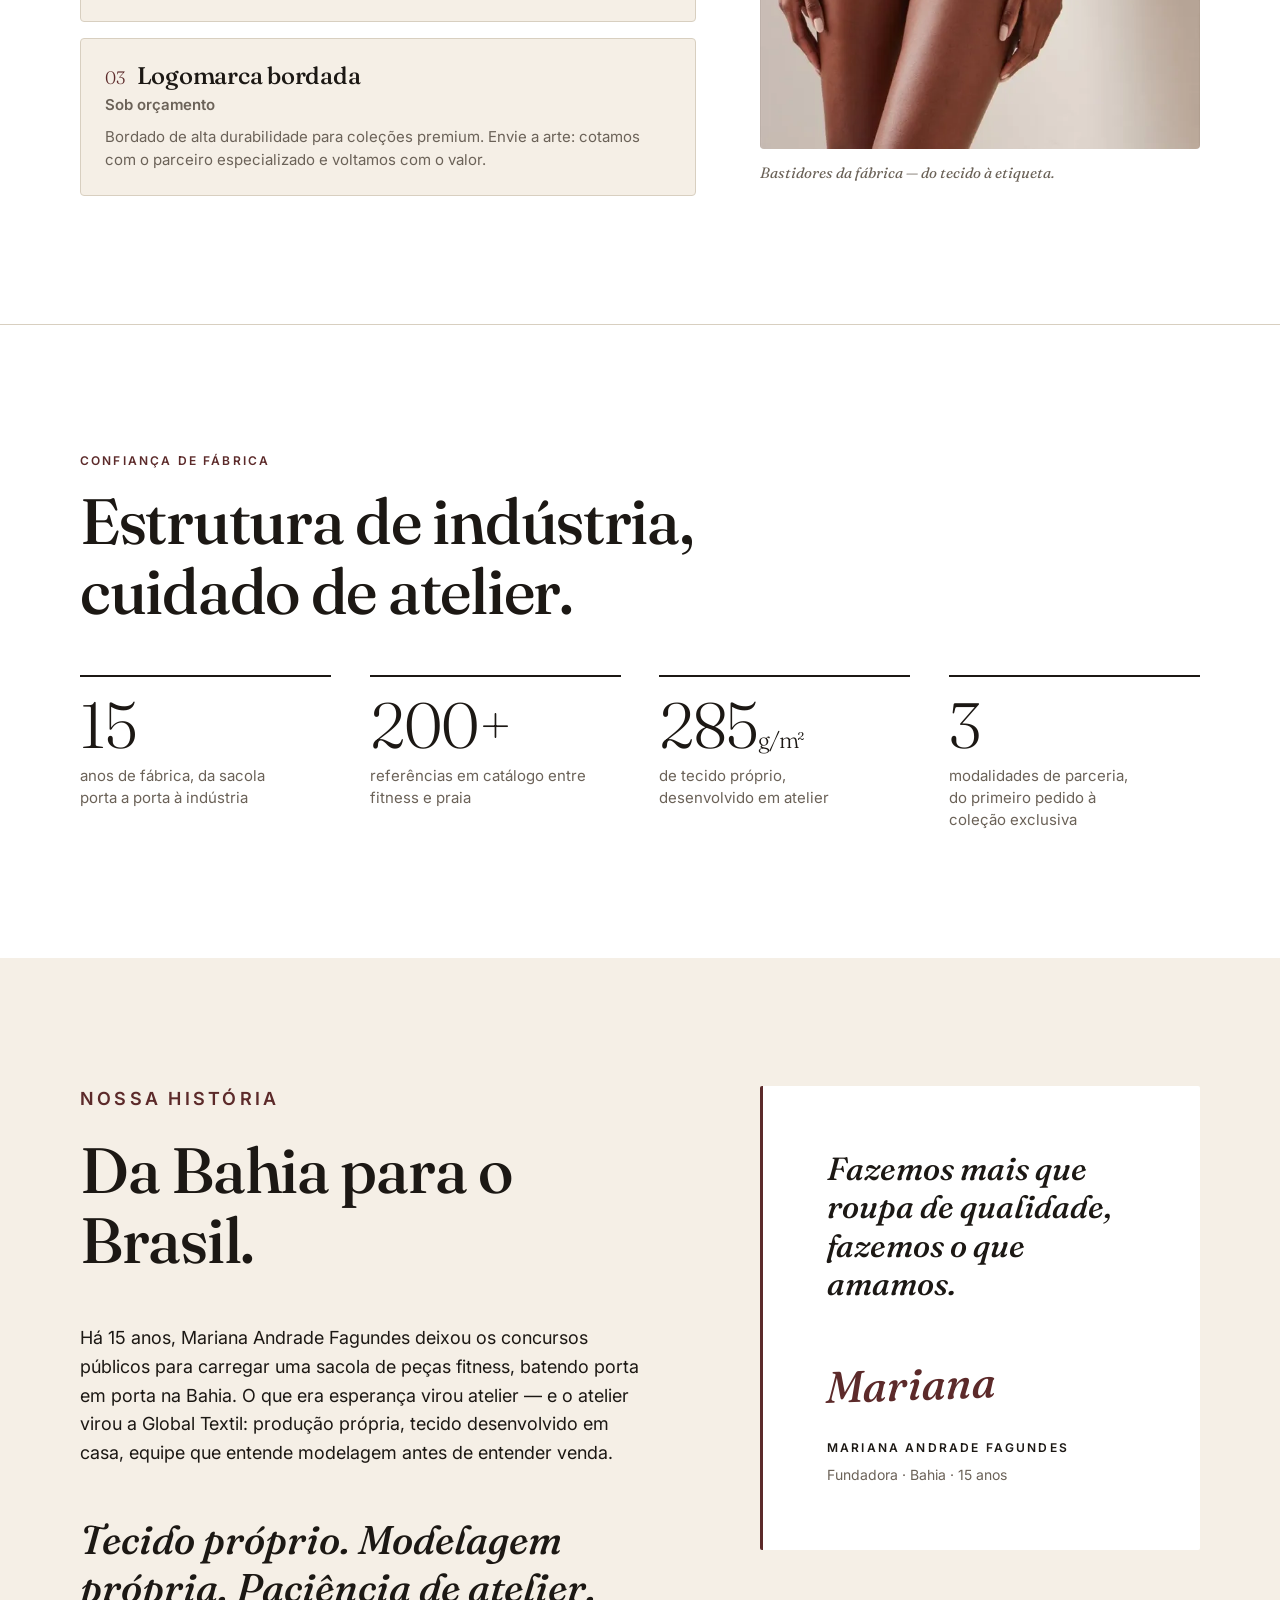
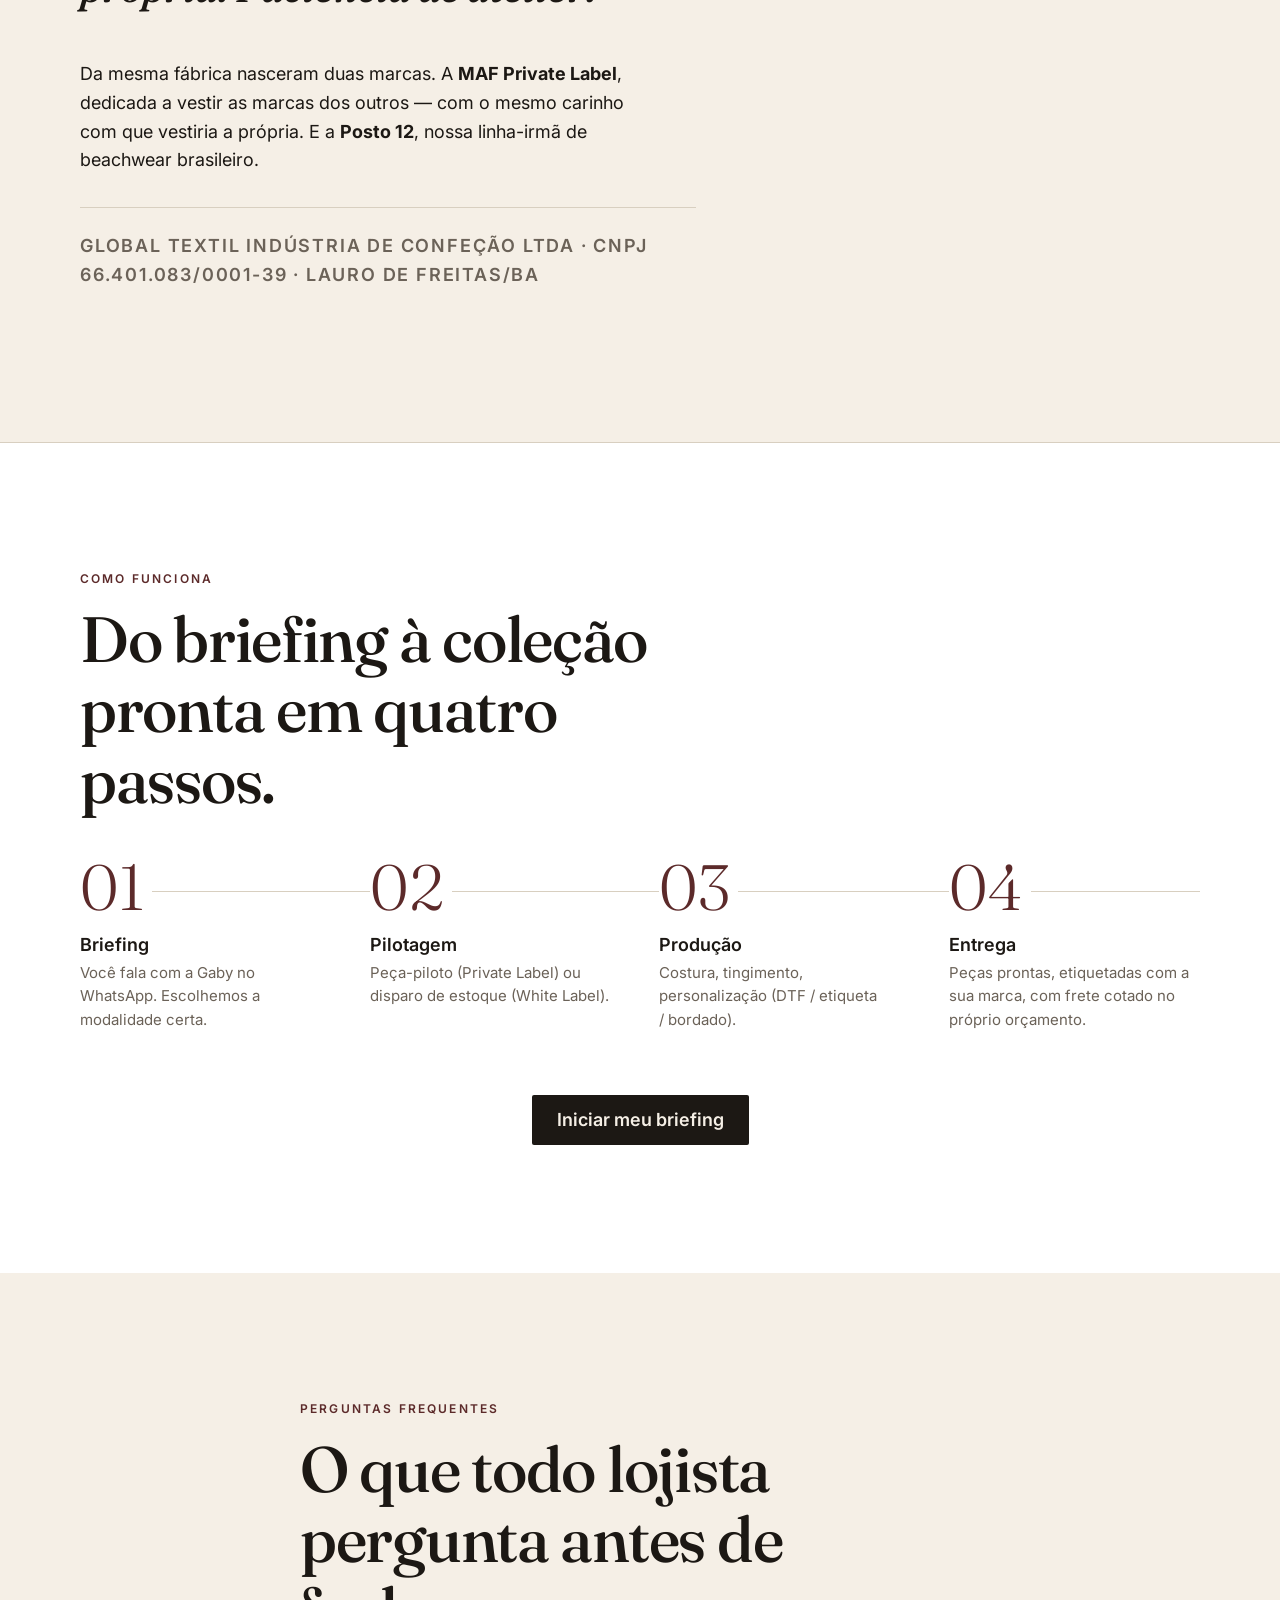
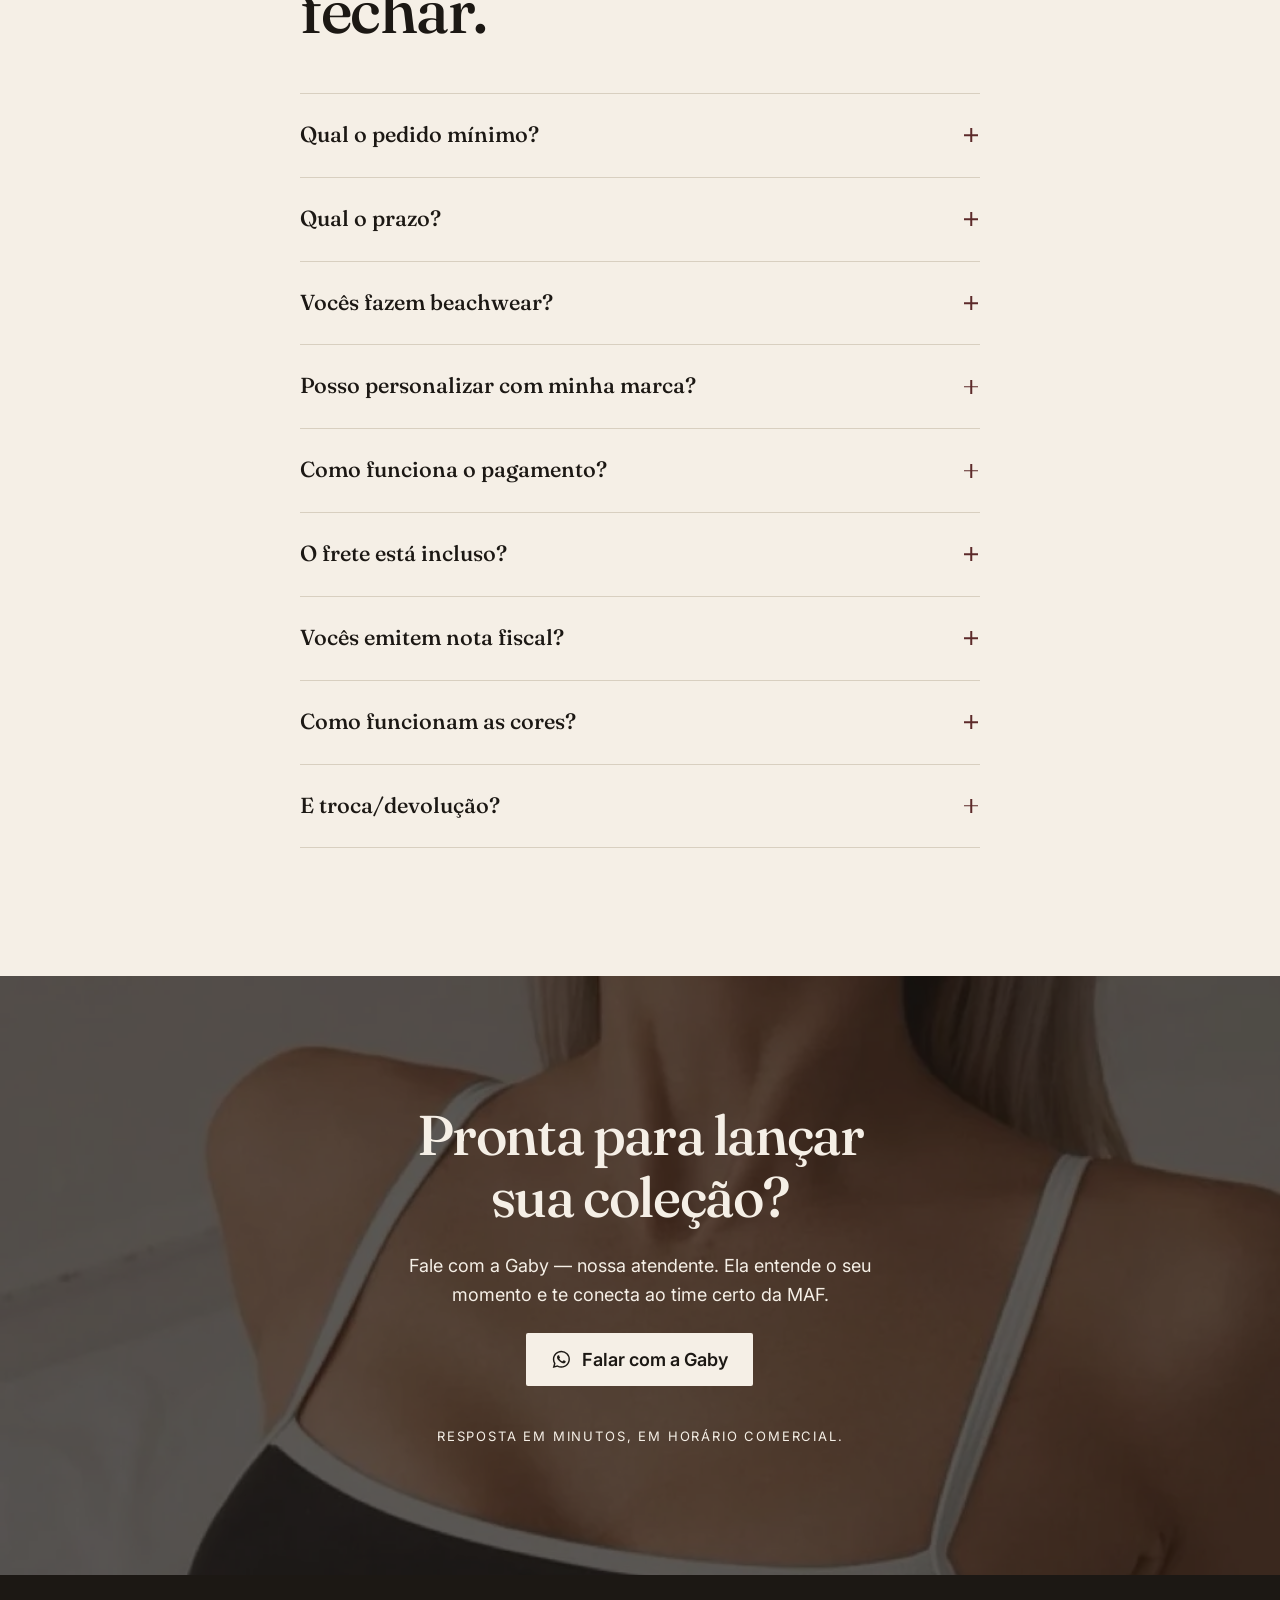
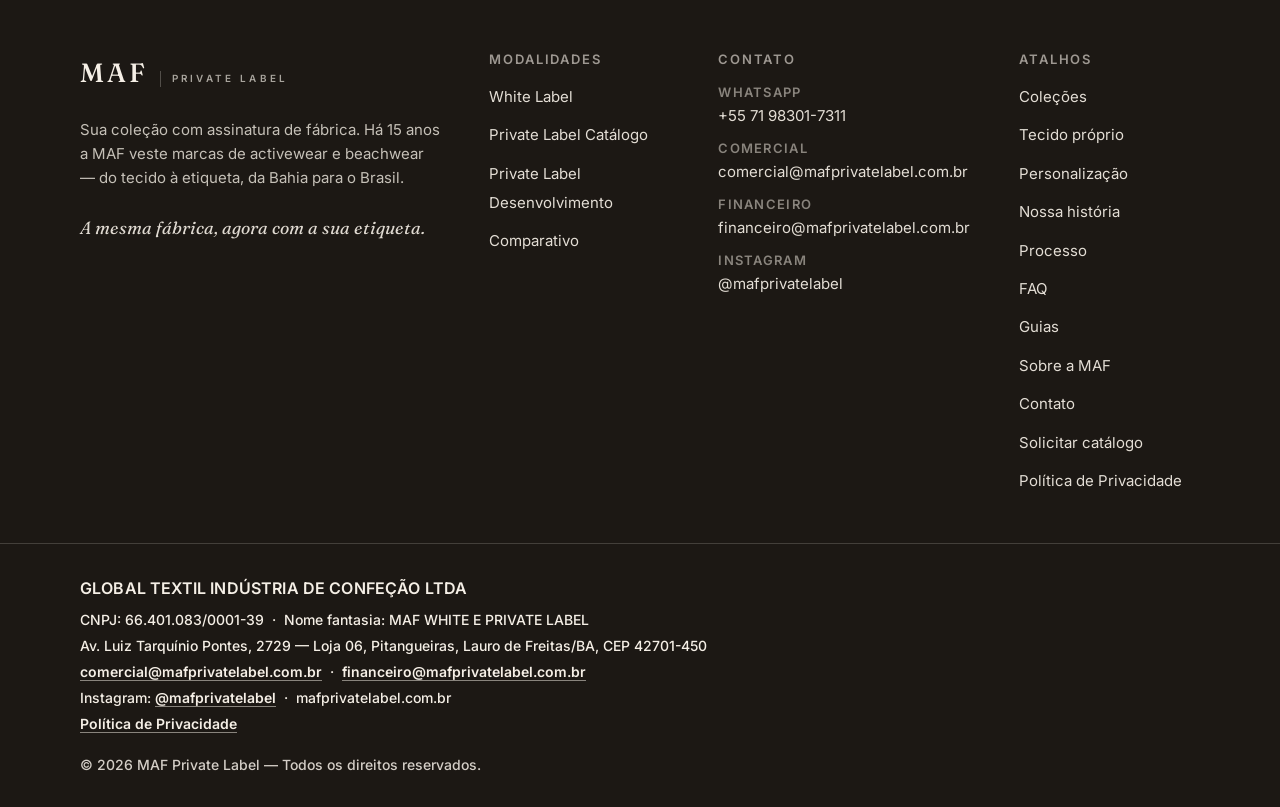
==== commit f4e67ed4: "feat: páginas de conteúdo, perguntas por modalidade e resumo pra IA Mesmo conteúdo do PR #5 (revisad" ====
--- a/index.html
+++ b/index.html
@@ -484,7 +484,7 @@
         </ul>
 
         <aside class="callout callout-sage reveal" style="--i:6">
-          Personalização de tecido disponível apenas em <strong>Private Label Desenvolvimento</strong>.
+          Outro tecido: sob consulta no <strong>Private Label</strong>.
         </aside>
       </div>
     </section>
@@ -880,6 +880,9 @@
           <li><a href="/#historia">Nossa história</a></li>
           <li><a href="/#processo">Processo</a></li>
           <li><a href="/#faq">FAQ</a></li>
+          <li><a href="/guias">Guias</a></li>
+          <li><a href="/sobre">Sobre a MAF</a></li>
+          <li><a href="/contato">Contato</a></li>
           <li><a href="https://wa.me/5571983017311" data-gaby="catalogo" target="_blank" rel="noopener">Solicitar catálogo</a></li>
           <li><a href="/privacidade">Política de Privacidade</a></li>
         </ul>
